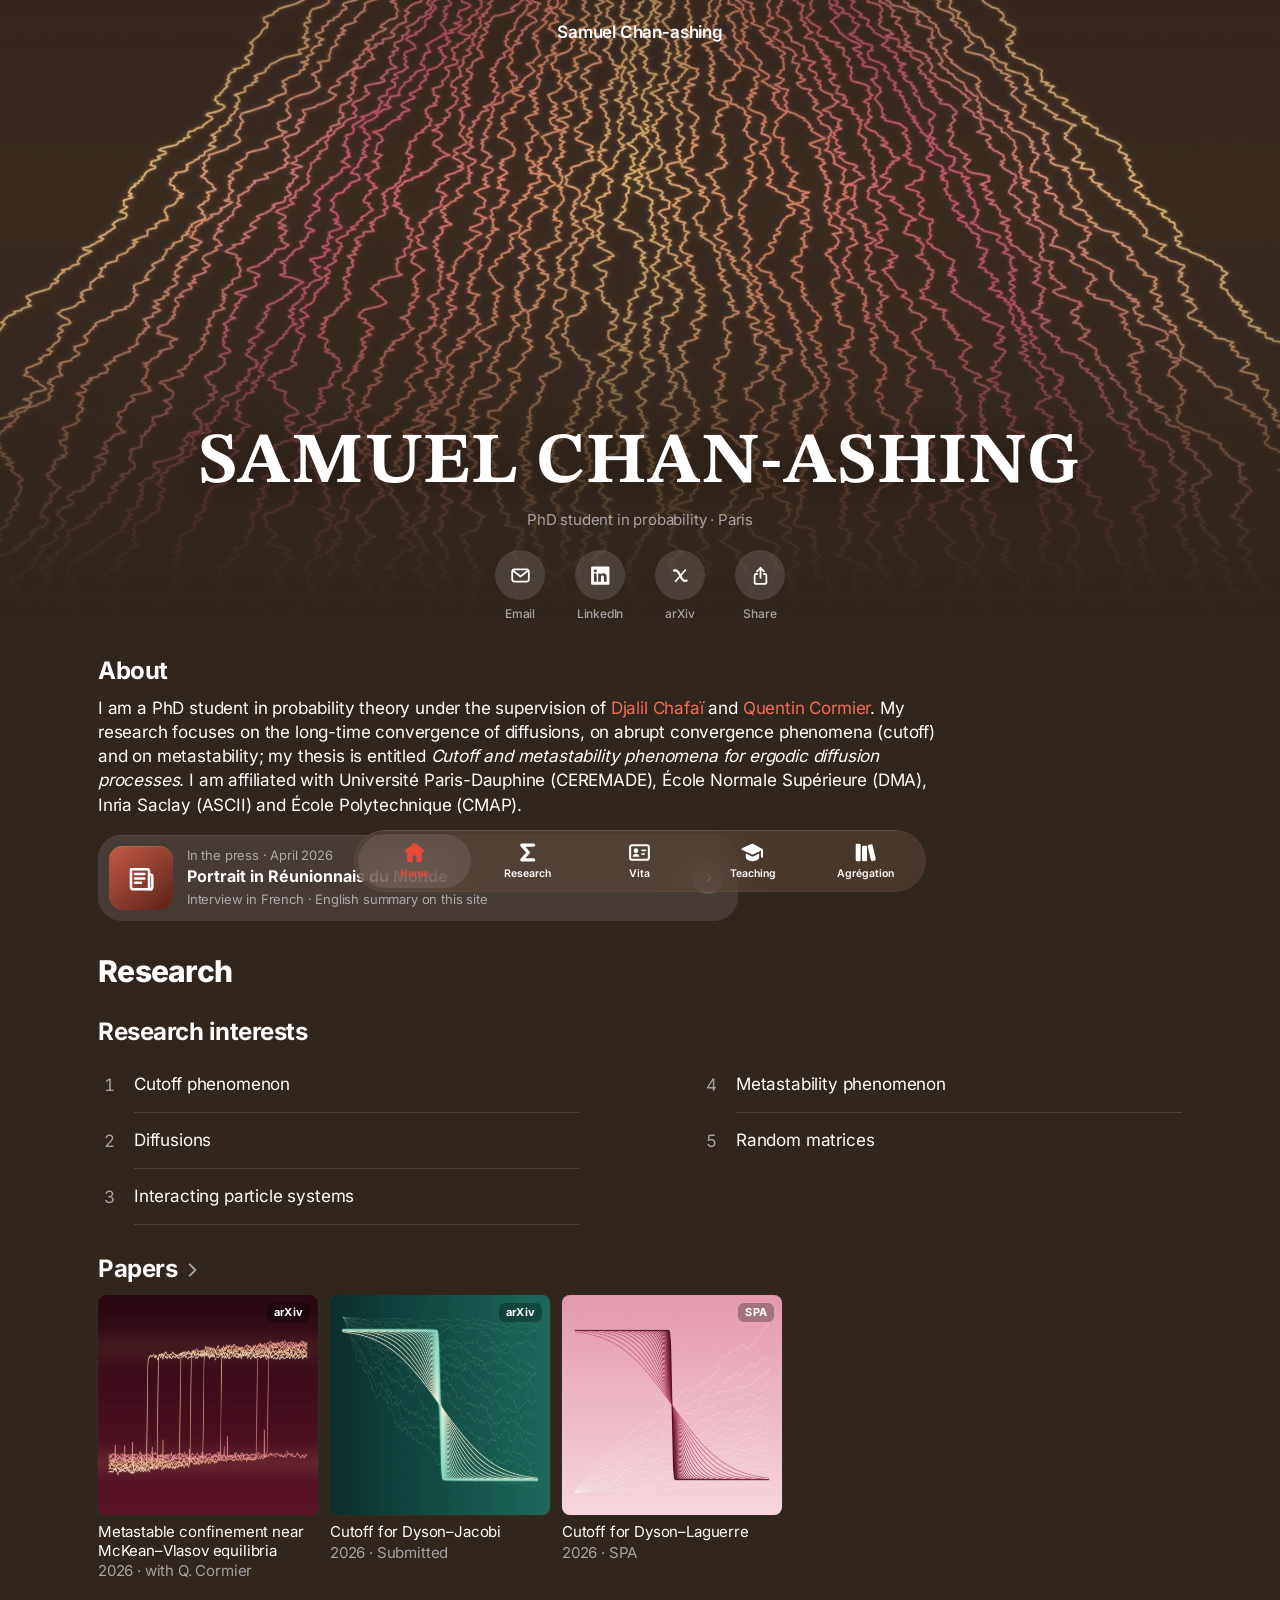
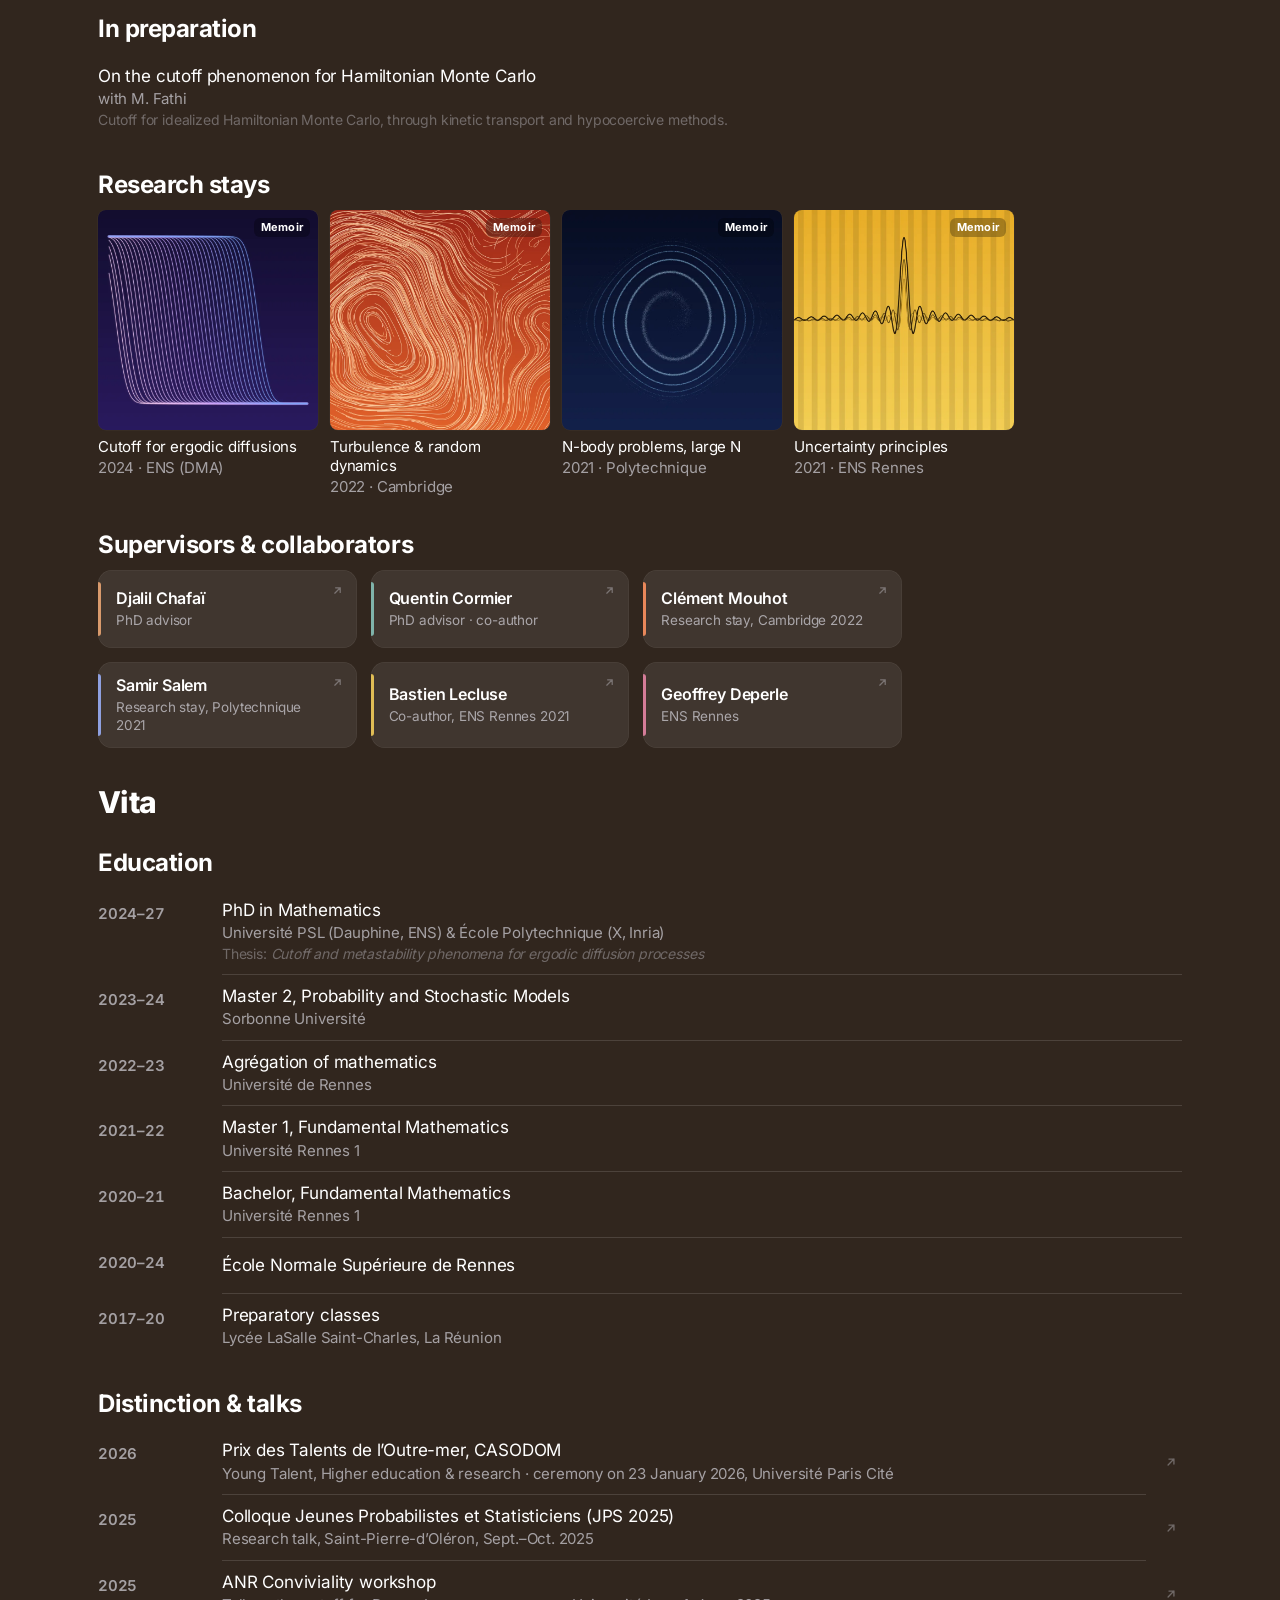
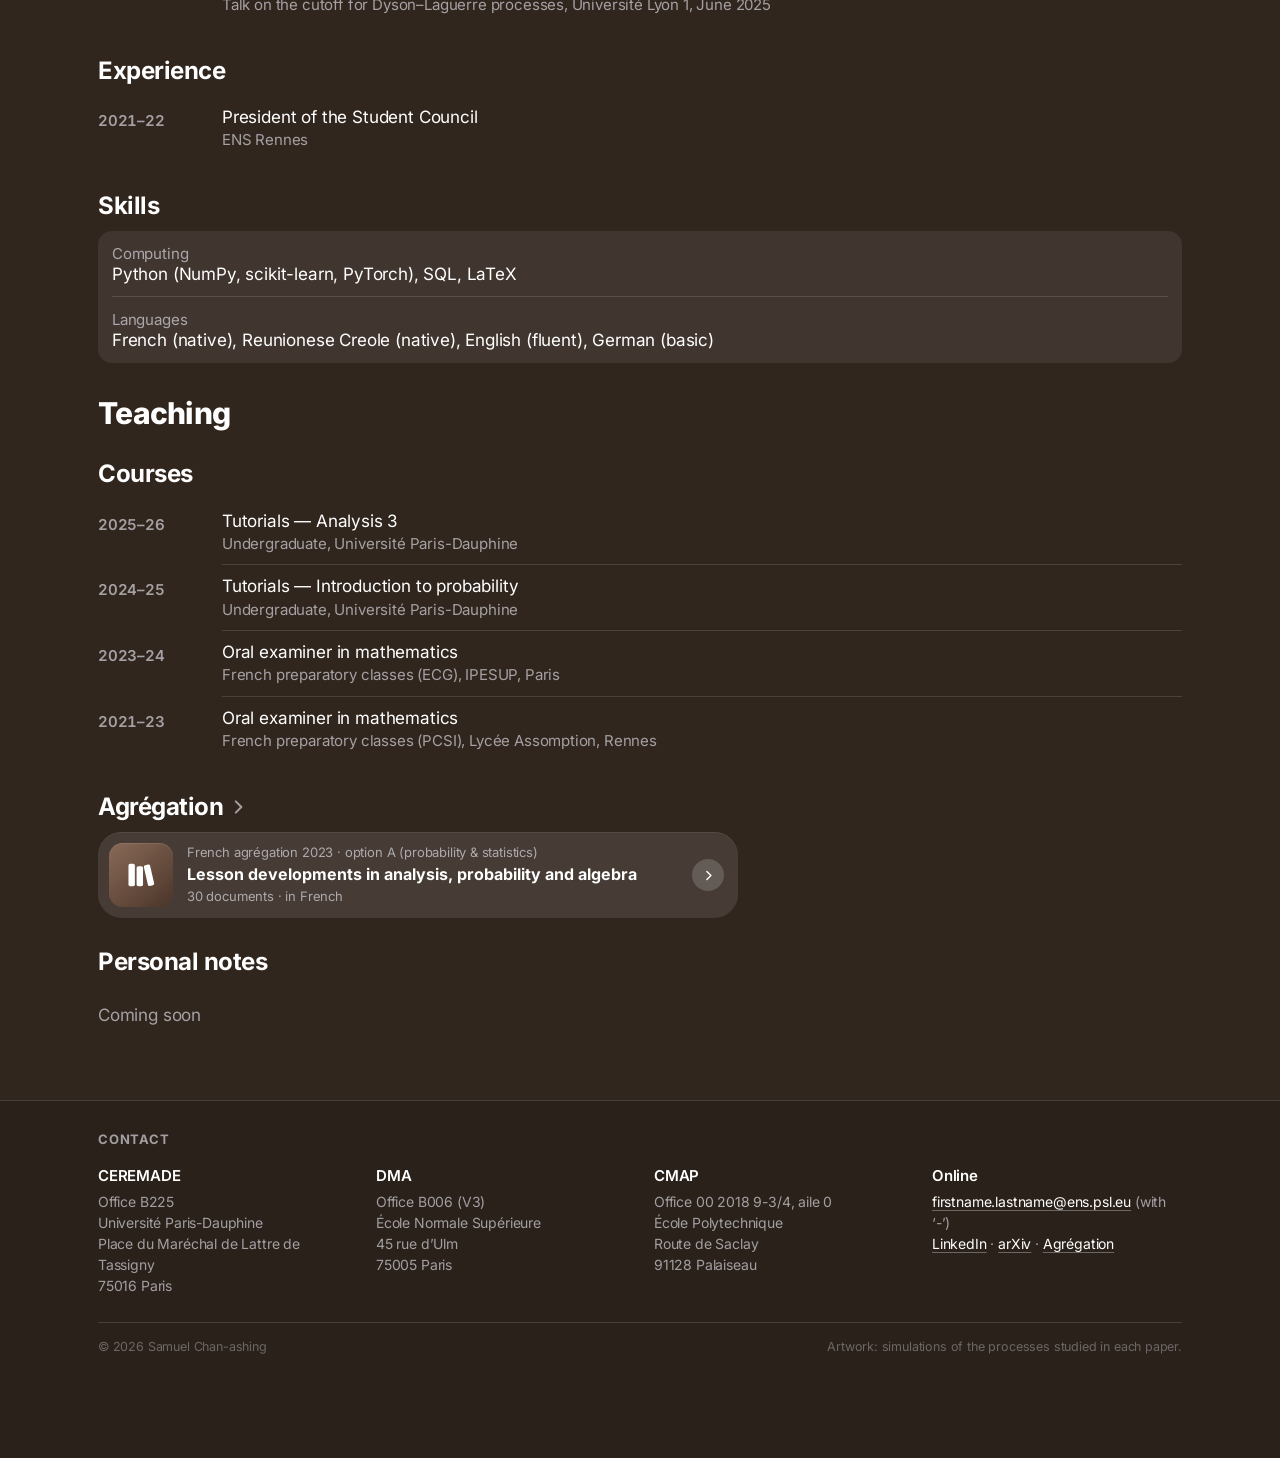
==== index.html @ 79e83976 "Add files via upload" ====
<!DOCTYPE html>
<html lang="en">
<head>
  <meta charset="UTF-8">
  <meta name="viewport" content="width=device-width, initial-scale=1, viewport-fit=cover">
  <title>Samuel Chan-ashing — Probability</title>
  <meta name="description" content="Samuel Chan-ashing, PhD student in probability (CEREMADE, DMA ENS, CMAP, Inria). Cutoff phenomenon, diffusions, interacting particle systems, random matrices.">
  <meta name="theme-color" content="#31261e">
  <meta property="og:title" content="Samuel Chan-ashing">
  <meta property="og:description" content="PhD student in probability — cutoff phenomenon, diffusions, random matrices.">
  <meta property="og:image" content="assets/img/hero.webp">
  <link rel="icon" href="assets/img/favicon.png">
  <link rel="apple-touch-icon" href="assets/img/apple-touch-icon.png">
  <link rel="stylesheet" href="assets/css/site.css">
</head>
<body data-page="home" id="top">
<script src="assets/js/icons.js"></script>
<div class="page-tint"></div>

<!-- Top chrome -->
<div class="topfade"></div>
<div class="topbar">
  <span class="circle-btn ghost"></span>
  <span class="topbar-title">Samuel Chan-ashing</span>
  <span class="circle-btn ghost"></span>
</div>

<main>
  <!-- ============================== HOME ============================== -->
  <div data-tab-section="home">
    <header class="hero">
      <div class="hero-art" role="img" aria-label="Simulated eigenvalue trajectories of a Dyson Brownian motion"></div>
      <div class="hero-inner">
        <h1 class="wordmark">Samuel Chan-ashing</h1>
        <p class="hero-sub">PhD student in probability · Paris</p>
        <div class="hero-actions">
          <a class="hero-act" href="mailto:samuel.chan-ashing@ens.psl.eu"><span class="circle-btn"><svg class="icon"><use href="#i-mail"/></svg></span>Email</a>
          <a class="hero-act" href="https://www.linkedin.com/in/samuel-chan-ashing-907b50230" target="_blank" rel="noopener"><span class="circle-btn"><svg class="icon"><use href="#i-linkedin"/></svg></span>LinkedIn</a>
          <a class="hero-act" href="https://arxiv.org/search/?searchtype=author&amp;query=Chan-ashing%2C+Samuel" target="_blank" rel="noopener"><span class="circle-btn"><svg class="icon"><use href="#i-chi"/></svg></span>arXiv</a>
          <button class="hero-act" type="button" data-action="share"><span class="circle-btn"><svg class="icon"><use href="#i-share"/></svg></span>Share</button>
        </div>
      </div>
    </header>

    <div class="wrap">

      <section class="section" id="about" aria-labelledby="about-h">
        <h2 class="section-head" id="about-h">About</h2>
        <div class="prose" id="bio">
          <p>I am a PhD student in probability theory under the supervision of <a href="https://djalil.chafai.net/wiki/" target="_blank" rel="noopener">Djalil Chafaï</a> and <a href="https://quentincormier.org" target="_blank" rel="noopener">Quentin Cormier</a>. My research focuses on the long-time convergence of diffusions, on abrupt convergence phenomena (cutoff) and on metastability; my thesis is entitled <em>Cutoff and metastability phenomena for ergodic diffusion processes</em>. I am affiliated with Université Paris-Dauphine (CEREMADE), École Normale Supérieure (DMA), Inria Saclay (ASCII) and École Polytechnique (CMAP).</p>
        </div>
        <a class="latest feature press" href="portrait.html">
          <span class="feature-icon" aria-hidden="true"><svg class="icon"><use href="#i-news"/></svg></span>
          <span class="latest-body">
            <span class="latest-date">In the press · April 2026</span>
            <span class="latest-title" style="text-transform:none">Portrait in Réunionnais du Monde</span>
            <span class="latest-sub">Interview in French · English summary on this site</span>
          </span>
          <span class="round" aria-hidden="true"><svg class="icon"><use href="#i-chev-r"/></svg></span>
        </a>
      </section>
    </div>
  </div>

  <!-- ============================== RESEARCH ============================== -->
  <div class="wrap section" id="research" data-tab-section="research">
    <h2 class="big-head">Research</h2>
    <section class="block" aria-labelledby="interests-h">
      <h3 class="section-head" id="interests-h">Research interests</h3>
      <ol class="rows cols-2">
        <li class="row"><div><span class="row-lead num">1</span><span class="row-body"><span class="row-title">Cutoff phenomenon</span></span></div></li>
        <li class="row"><div><span class="row-lead num">2</span><span class="row-body"><span class="row-title">Diffusions</span></span></div></li>
        <li class="row"><div><span class="row-lead num">3</span><span class="row-body"><span class="row-title">Interacting particle systems</span></span></div></li>
        <li class="row"><div><span class="row-lead num">4</span><span class="row-body"><span class="row-title">Metastability phenomenon</span></span></div></li>
        <li class="row"><div><span class="row-lead num">5</span><span class="row-body"><span class="row-title">Random matrices</span></span></div></li>
      </ol>
    </section>

    <section class="block" aria-labelledby="papers-h">
      <h3 class="section-head" id="papers-h"><a href="https://arxiv.org/search/?searchtype=author&amp;query=Chan-ashing%2C+Samuel" target="_blank" rel="noopener">Papers <svg class="icon"><use href="#i-chev-r"/></svg></a></h3>
      <ul class="carousel">
        <li class="card"><a href="paper.html?id=2610.13655" title="Metastable confinement of particle systems near linearly stable McKean–Vlasov equilibria">
          <div class="art"><img src="assets/img/covers/metastable.webp" alt="Simulated particle systems jumping away from a metastable equilibrium" width="800" height="800" loading="lazy" decoding="async"><span class="badge">arXiv</span></div>
          <div class="card-title">Metastable confinement near McKean–Vlasov equilibria</div>
          <div class="card-sub">2026 · with Q. Cormier</div></a></li>
        <li class="card"><a href="paper.html?id=2601.20390" title="On the cutoff phenomenon for Dyson–Jacobi processes">
          <div class="art"><img src="assets/img/covers/dyson-jacobi.webp" alt="Cutoff profiles over simulated Dyson–Jacobi paths" width="800" height="800" loading="lazy" decoding="async"><span class="badge">arXiv</span></div>
          <div class="card-title">Cutoff for Dyson–Jacobi</div>
          <div class="card-sub">2026 · Submitted</div></a></li>
        <li class="card"><a href="paper.html?id=2509.19798" title="On the cutoff phenomenon for Dyson–Laguerre processes">
          <div class="art"><img src="assets/img/covers/dyson-laguerre.webp" alt="Cutoff profiles over simulated Dyson–Laguerre paths" width="800" height="800" loading="lazy" decoding="async"><span class="badge">SPA</span></div>
          <div class="card-title">Cutoff for Dyson–Laguerre</div>
          <div class="card-sub">2026 · SPA</div></a></li>
      </ul>
    </section>

    <section class="block" aria-labelledby="prep-h">
      <h3 class="section-head" id="prep-h">In preparation</h3>
      <ul class="rows">
        <li class="row"><div><span class="row-body"><span class="row-title wrap-ok">On the cutoff phenomenon for Hamiltonian Monte Carlo</span>
          <span class="row-sub">with M. Fathi</span>
          <span class="row-sub dim">Cutoff for idealized Hamiltonian Monte Carlo, through kinetic transport and hypocoercive methods.</span></span></div></li>
      </ul>
    </section>

    <section class="block" aria-labelledby="stays-h">
      <h3 class="section-head" id="stays-h">Research stays</h3>
      <ul class="carousel">
        <li class="card"><a href="stays/cutoff-2024.html" title="Cutoff phenomenon for ergodic diffusion processes">
          <div class="art"><img src="assets/img/covers/cutoff.webp" alt="" width="800" height="800" loading="lazy" decoding="async"><span class="badge">Memoir</span></div>
          <div class="card-title">Cutoff for ergodic diffusions</div>
          <div class="card-sub">2024 · ENS (DMA)</div></a></li>
        <li class="card"><a href="stays/turbulence-2022.html" title="Random dynamical systems theory and application to turbulence">
          <div class="art"><img src="assets/img/covers/turbulence.webp" alt="" width="800" height="800" loading="lazy" decoding="async"><span class="badge">Memoir</span></div>
          <div class="card-title">Turbulence &amp; random dynamics</div>
          <div class="card-sub">2022 · Cambridge</div></a></li>
        <li class="card"><a href="stays/n-body-2021.html" title="N-body problems when N is large">
          <div class="art"><img src="assets/img/covers/nbody.webp" alt="" width="800" height="800" loading="lazy" decoding="async"><span class="badge">Memoir</span></div>
          <div class="card-title">N-body problems, large N</div>
          <div class="card-sub">2021 · Polytechnique</div></a></li>
        <li class="card"><a href="stays/logvinenko-sereda-2021.html" title="Uncertainty principles and the Logvinenko–Sereda theorem">
          <div class="art"><img src="assets/img/covers/uncertainty.webp" alt="" width="800" height="800" loading="lazy" decoding="async"><span class="badge">Memoir</span></div>
          <div class="card-title">Uncertainty principles</div>
          <div class="card-sub">2021 · ENS Rennes</div></a></li>
      </ul>
    </section>

    <section class="block people" aria-labelledby="people-h">
      <h3 class="section-head" id="people-h">Supervisors &amp; collaborators</h3>
      <ul class="carousel">
        <li class="person" style="--c:#d99a6c"><a href="https://djalil.chafai.net/wiki/" target="_blank" rel="noopener">
          <span class="person-name">Djalil Chafaï</span><span class="person-role">PhD advisor</span><svg class="icon" aria-hidden="true"><use href="#i-arrow-ur"/></svg></a></li>
        <li class="person" style="--c:#7fb3aa"><a href="https://quentincormier.org" target="_blank" rel="noopener">
          <span class="person-name">Quentin Cormier</span><span class="person-role">PhD advisor · co-author</span><svg class="icon" aria-hidden="true"><use href="#i-arrow-ur"/></svg></a></li>
        <li class="person" style="--c:#e8875a"><a href="https://cmouhot.wordpress.com" target="_blank" rel="noopener">
          <span class="person-name">Clément Mouhot</span><span class="person-role">Research stay, Cambridge 2022</span><svg class="icon" aria-hidden="true"><use href="#i-arrow-ur"/></svg></a></li>
        <li class="person" style="--c:#8fa0e0"><a href="https://samirsalemmath.wordpress.com" target="_blank" rel="noopener">
          <span class="person-name">Samir Salem</span><span class="person-role">Research stay, Polytechnique 2021</span><svg class="icon" aria-hidden="true"><use href="#i-arrow-ur"/></svg></a></li>
        <li class="person" style="--c:#e0bd55"><a href="https://perso.eleves.ens-rennes.fr/people/bastien.lecluse/" target="_blank" rel="noopener">
          <span class="person-name">Bastien Lecluse</span><span class="person-role">Co-author, ENS Rennes 2021</span><svg class="icon" aria-hidden="true"><use href="#i-arrow-ur"/></svg></a></li>
        <li class="person" style="--c:#d47c98"><a href="https://perso.eleves.ens-rennes.fr/people/geoffrey.deperle/accueil.html" target="_blank" rel="noopener">
          <span class="person-name">Geoffrey Deperle</span><span class="person-role">ENS Rennes</span><svg class="icon" aria-hidden="true"><use href="#i-arrow-ur"/></svg></a></li>
      </ul>
    </section>
  </div>

  <!-- ============================== VITA ============================== -->
  <div class="wrap section" id="vita" data-tab-section="vita">
    <h2 class="big-head">Vita</h2>
    <section class="block" aria-labelledby="edu-h">
      <h3 class="section-head" id="edu-h">Education</h3>
      <ul class="rows">
        <li class="row"><div><span class="row-lead year">2024–27</span><span class="row-body"><span class="row-title wrap-ok">PhD in Mathematics</span><span class="row-sub">Université PSL (Dauphine, ENS) &amp; École Polytechnique (X, Inria)</span><span class="row-sub dim">Thesis: <em>Cutoff and metastability phenomena for ergodic diffusion processes</em></span></span></div></li>
        <li class="row"><div><span class="row-lead year">2023–24</span><span class="row-body"><span class="row-title wrap-ok">Master 2, Probability and Stochastic Models</span><span class="row-sub">Sorbonne Université</span></span></div></li>
        <li class="row"><div><span class="row-lead year">2022–23</span><span class="row-body"><span class="row-title wrap-ok">Agrégation of mathematics</span><span class="row-sub">Université de Rennes</span></span></div></li>
        <li class="row"><div><span class="row-lead year">2021–22</span><span class="row-body"><span class="row-title wrap-ok">Master 1, Fundamental Mathematics</span><span class="row-sub">Université Rennes 1</span></span></div></li>
        <li class="row"><div><span class="row-lead year">2020–21</span><span class="row-body"><span class="row-title wrap-ok">Bachelor, Fundamental Mathematics</span><span class="row-sub">Université Rennes 1</span></span></div></li>
        <li class="row"><div><span class="row-lead year">2020–24</span><span class="row-body"><span class="row-title wrap-ok">École Normale Supérieure de Rennes</span></span></div></li>
        <li class="row"><div><span class="row-lead year">2017–20</span><span class="row-body"><span class="row-title wrap-ok">Preparatory classes</span><span class="row-sub">Lycée LaSalle Saint-Charles, La Réunion</span></span></div></li>
      </ul>
    </section>

    <section class="block" aria-labelledby="talks-h">
      <h3 class="section-head" id="talks-h">Distinction &amp; talks</h3>
      <ul class="rows">
        <li class="row"><a href="https://www.reunionnaisdumonde.com/IMG/pdf/pre_dossier_de_presse_52_laureats_talom_2025.pdf" target="_blank" rel="noopener"><span class="row-lead year">2026</span><span class="row-body"><span class="row-title wrap-ok">Prix des Talents de l’Outre-mer, CASODOM</span><span class="row-sub">Young Talent, Higher education &amp; research · ceremony on 23 January 2026, Université Paris Cité</span></span><span class="row-trail chev"><svg class="icon"><use href="#i-arrow-ur"/></svg></span></a></li>
        <li class="row"><a href="https://jps-2025.sciencesconf.org/" target="_blank" rel="noopener"><span class="row-lead year">2025</span><span class="row-body"><span class="row-title wrap-ok">Colloque Jeunes Probabilistes et Statisticiens (JPS 2025)</span><span class="row-sub">Research talk, Saint-Pierre-d’Oléron, Sept.–Oct. 2025</span></span><span class="row-trail chev"><svg class="icon"><use href="#i-arrow-ur"/></svg></span></a></li>
        <li class="row"><a href="https://ceremade.dauphine.fr/dokuwiki/anr-conviviality:events:lyon2025" target="_blank" rel="noopener"><span class="row-lead year">2025</span><span class="row-body"><span class="row-title wrap-ok">ANR Conviviality workshop</span><span class="row-sub">Talk on the cutoff for Dyson–Laguerre processes, Université Lyon 1, June 2025</span></span><span class="row-trail chev"><svg class="icon"><use href="#i-arrow-ur"/></svg></span></a></li>
      </ul>
    </section>

    <section class="block" aria-labelledby="exp-h">
      <h3 class="section-head" id="exp-h">Experience</h3>
      <ul class="rows">
        <li class="row"><div><span class="row-lead year">2021–22</span><span class="row-body"><span class="row-title wrap-ok">President of the Student Council</span><span class="row-sub">ENS Rennes</span></span></div></li>
      </ul>
    </section>

    <section class="block" aria-labelledby="skills-h">
      <h3 class="section-head" id="skills-h">Skills</h3>
      <ul class="rows boxed">
        <li class="row"><div><span class="row-body"><span class="row-sub">Computing</span><span class="row-title wrap-ok">Python (NumPy, scikit-learn, PyTorch), SQL, LaTeX</span></span></div></li>
        <li class="row"><div><span class="row-body"><span class="row-sub">Languages</span><span class="row-title wrap-ok">French (native), Reunionese Creole (native), English (fluent), German (basic)</span></span></div></li>
      </ul>
    </section>

  </div>

  <!-- ============================== TEACHING ============================== -->
  <div class="wrap section" id="teaching" data-tab-section="teaching">
    <h2 class="big-head">Teaching</h2>
    <section class="block" aria-labelledby="courses-h">
      <h3 class="section-head" id="courses-h">Courses</h3>
      <ul class="rows">
        <li class="row"><div><span class="row-lead year">2025–26</span><span class="row-body"><span class="row-title wrap-ok">Tutorials — Analysis 3</span><span class="row-sub">Undergraduate, Université Paris-Dauphine</span></span></div></li>
        <li class="row"><div><span class="row-lead year">2024–25</span><span class="row-body"><span class="row-title wrap-ok">Tutorials — Introduction to probability</span><span class="row-sub">Undergraduate, Université Paris-Dauphine</span></span></div></li>
        <li class="row"><div><span class="row-lead year">2023–24</span><span class="row-body"><span class="row-title wrap-ok">Oral examiner in mathematics</span><span class="row-sub">French preparatory classes (ECG), IPESUP, Paris</span></span></div></li>
        <li class="row"><div><span class="row-lead year">2021–23</span><span class="row-body"><span class="row-title wrap-ok">Oral examiner in mathematics</span><span class="row-sub">French preparatory classes (PCSI), Lycée Assomption, Rennes</span></span></div></li>
      </ul>
    </section>

    <section class="block" aria-labelledby="agreg-h">
      <h3 class="section-head" id="agreg-h"><a href="agregation.html">Agrégation <svg class="icon"><use href="#i-chev-r"/></svg></a></h3>
      <a class="latest feature" href="agregation.html">
        <span class="feature-icon" aria-hidden="true"><svg class="icon"><use href="#i-books"/></svg></span>
        <span class="latest-body">
          <span class="latest-date">French agrégation 2023 · option A (probability &amp; statistics)</span>
          <span class="latest-title" style="text-transform:none">Lesson developments in analysis, probability and algebra</span>
          <span class="latest-sub">30 documents · in French</span>
        </span>
        <span class="round" aria-hidden="true"><svg class="icon"><use href="#i-chev-r"/></svg></span>
      </a>
    </section>

    <section class="block" aria-labelledby="notes-h">
      <h3 class="section-head" id="notes-h">Personal notes</h3>
      <ul class="rows"><li class="row"><div><span class="row-body"><span class="row-title muted">Coming soon</span></span></div></li></ul>
    </section>
  </div>

  <!-- ============================== FOOTER / CONTACT ============================== -->
  <footer class="site-footer" id="contact" data-tab-section="teaching">
    <div class="wrap">
      <h2 class="foot-title">Contact</h2>
      <div class="foot-grid">
        <div class="foot-col">
          <a class="foot-name" href="https://www.ceremade.dauphine.fr/fr/membres/detail-cv/profile/samuel-chan-ashing.html" target="_blank" rel="noopener">CEREMADE</a>
          <p>Office B225<br>Université Paris-Dauphine<br>Place du Maréchal de Lattre de Tassigny<br>75016 Paris</p>
        </div>
        <div class="foot-col">
          <a class="foot-name" href="https://www.math.ens.psl.eu/membres/#member-17714-info" target="_blank" rel="noopener">DMA</a>
          <p>Office B006 (V3)<br>École Normale Supérieure<br>45 rue d’Ulm<br>75005 Paris</p>
        </div>
        <div class="foot-col">
          <a class="foot-name" href="https://cmap.ip-paris.fr/recherche/probabilite/peips" target="_blank" rel="noopener">CMAP</a>
          <p>Office 00 2018 9-3/4, aile 0<br>École Polytechnique<br>Route de Saclay<br>91128 Palaiseau</p>
        </div>
        <div class="foot-col">
          <span class="foot-name">Online</span>
          <p><a href="mailto:samuel.chan-ashing@ens.psl.eu">firstname.lastname@ens.psl.eu</a> (with ‘-’)<br>
          <a href="https://www.linkedin.com/in/samuel-chan-ashing-907b50230" target="_blank" rel="noopener">LinkedIn</a> ·
          <a href="https://arxiv.org/search/?searchtype=author&amp;query=Chan-ashing%2C+Samuel" target="_blank" rel="noopener">arXiv</a> ·
          <a href="agregation.html">Agrégation</a></p>
        </div>
      </div>
      <div class="foot-bottom">
        <span>© 2026 Samuel Chan-ashing</span>
        <span>Artwork: simulations of the processes studied in each paper.</span>
      </div>
    </div>
  </footer>
</main>

<!-- Dock: tab bar -->
<div class="dock" data-active="home">
  <nav class="tabs glass" aria-label="Sections">
    <a class="tab" href="#top" data-tab="home" data-icon="home"><svg class="icon"><use href="#i-home"/></svg><span>Home</span></a>
    <a class="tab" href="#research" data-tab="research" data-icon="sigma"><svg class="icon"><use href="#i-sigma"/></svg><span>Research</span></a>
    <a class="tab" href="#vita" data-tab="vita" data-icon="vita"><svg class="icon"><use href="#i-vita"/></svg><span>Vita</span></a>
    <a class="tab" href="#teaching" data-tab="teaching" data-icon="cap"><svg class="icon"><use href="#i-cap"/></svg><span>Teaching</span></a>
    <a class="tab" href="agregation.html" data-tab="agreg" data-icon="books"><svg class="icon"><use href="#i-books"/></svg><span>Agrégation</span></a>
  </nav>
  <button class="orb orb-right glass" type="button" aria-label="Show sections"><svg class="icon"><use href="#i-home"/></svg></button>
</div>

<script src="assets/js/data.js"></script>
<script src="assets/js/site.js"></script>
</body>
</html>
---- assets/css/site.css ----
/* ==========================================================================
   Samuel Chan-ashing — site stylesheet
   Look & feel modelled on the iOS Music artist page (dark, warm brown).
   ========================================================================== */

/* ---------- Fonts (self-hosted; Apple devices use their system font, SF Pro) */
@font-face {
  font-family: "Inter Variable";
  font-style: normal;
  font-display: swap;
  font-weight: 100 900;
  src: url(../fonts/inter-latin-wght-normal.woff2) format("woff2-variations");
  unicode-range: U+0000-00FF, U+0131, U+0152-0153, U+02BB-02BC, U+02C6, U+02DA, U+02DC, U+0304, U+0308, U+0329, U+2000-206F, U+20AC, U+2122, U+2191, U+2193, U+2212, U+2215, U+FEFF, U+FFFD;
}
@font-face {
  font-family: "Inter Variable";
  font-style: normal;
  font-display: swap;
  font-weight: 100 900;
  src: url(../fonts/inter-latin-ext-wght-normal.woff2) format("woff2-variations");
  unicode-range: U+0100-02BA, U+02BD-02C5, U+02C7-02CC, U+02CE-02D7, U+02DD-02FF, U+0304, U+0308, U+0329, U+1D00-1DBF, U+1E00-1E9F, U+1EF2-1EFF, U+2020, U+20A0-20AB, U+20AD-20C0, U+2113, U+2C60-2C7F, U+A720-A7FF;
}
@font-face {
  font-family: "STIX Two Text";
  font-style: normal;
  font-weight: 700;
  font-display: swap;
  src: url(../fonts/stix-two-text-latin-700-normal.woff2) format("woff2");
}
@font-face {
  font-family: "STIX Two Math";
  font-style: normal;
  font-weight: 400;
  font-display: swap;
  src: url(../fonts/stix-two-math-latin-400-normal.woff2) format("woff2");
}

/* ---------- Tokens */
:root {
  color-scheme: dark;
  --bg: #31261e;
  --bg-deep: #241b15;
  --tint: #5c4838;                         /* hero tint, overridden per page */
  --surface: rgba(255, 255, 255, 0.075);
  --surface-2: rgba(255, 255, 255, 0.12);
  --glass: rgba(86, 70, 59, 0.58);
  --glass-hi: rgba(255, 255, 255, 0.16);
  --label: #ffffff;
  --label-2: rgba(235, 235, 245, 0.62);
  --label-3: rgba(235, 235, 245, 0.34);
  --sep: rgba(255, 255, 255, 0.13);
  --accent: #e8483a;                      /* vermilion: warmer than Apple Music's pink-red */
  --accent-2: #f26b55;
  --g: 20px;                                /* side gutter */
  --r-card: 8px;
  --r-big: 24px;
  --font: "Inter Variable", "Inter", "Helvetica Neue", Arial, sans-serif;
  --font-display: "Inter Variable", "Inter", "Helvetica Neue", Arial, sans-serif;
  --font-serif: "STIX Two Text", "Times New Roman", Times, serif;
  --font-math: "STIX Two Math", "Latin Modern Math", "Cambria Math", math;
  --spring: cubic-bezier(.32, 1.24, .46, 1);
  --ease: cubic-bezier(.25, .8, .25, 1);
  --safe-b: env(safe-area-inset-bottom, 0px);
  --safe-t: env(safe-area-inset-top, 0px);
  --dock-h: 74px;
}

*, *::before, *::after { box-sizing: border-box; }
html { -webkit-text-size-adjust: 100%; text-size-adjust: 100%; scroll-behavior: smooth; background: var(--bg); }
body {
  margin: 0;
  min-height: 100vh;
  background: var(--bg);
  color: var(--label);
  font-family: var(--font);
  font-size: 17px;
  line-height: 1.35;
  letter-spacing: -0.01em;
  -webkit-font-smoothing: antialiased;
  -moz-osx-font-smoothing: grayscale;
  overflow-x: clip;
}
img { display: block; max-width: 100%; }
a { color: inherit; text-decoration: none; }
button { font: inherit; color: inherit; background: none; border: 0; padding: 0; cursor: pointer; }
:focus-visible { outline: 2px solid var(--accent); outline-offset: 2px; border-radius: 6px; }
[hidden] { display: none !important; }
.sr-only { position: absolute; width: 1px; height: 1px; overflow: hidden; clip: rect(0 0 0 0); white-space: nowrap; }
.icon { width: 1em; height: 1em; fill: currentColor; flex: none; }

/* Page tint: the warm glow that sits behind the hero and fades into the page */
.page-tint {
  position: absolute; inset: 0 0 auto 0; height: 160vh; z-index: -1; pointer-events: none;
  background: linear-gradient(to bottom, color-mix(in srgb, var(--tint) 55%, var(--bg)) 0%, color-mix(in srgb, var(--tint) 70%, var(--bg)) 38%, var(--bg) 100%);
}

/* ---------- Top chrome: back button, share/more pill, progressive blur */
.topfade {
  position: fixed; inset: 0 0 auto 0; height: calc(var(--safe-t) + 92px); z-index: 40; pointer-events: none;
  background: linear-gradient(to bottom, color-mix(in srgb, var(--bg) 92%, transparent) 0%, color-mix(in srgb, var(--bg) 70%, transparent) 55%, transparent 100%);
  -webkit-backdrop-filter: blur(14px); backdrop-filter: blur(14px);
  -webkit-mask-image: linear-gradient(to bottom, #000 50%, transparent);
  mask-image: linear-gradient(to bottom, #000 50%, transparent);
  opacity: 0; transition: opacity .3s var(--ease);
}
body.scrolled .topfade { opacity: 1; }
.topbar {
  position: fixed; z-index: 50; left: 0; right: 0; top: calc(var(--safe-t) + 10px);
  display: flex; align-items: center; justify-content: space-between; gap: 12px;
  padding: 0 calc(var(--g) - 2px); pointer-events: none;
}
.topbar > * { pointer-events: auto; }
.topbar-title {
  flex: 1; text-align: center; font-weight: 600; font-size: 17px; white-space: nowrap; overflow: hidden; text-overflow: ellipsis;
  opacity: 0; transform: translateY(6px); transition: opacity .25s var(--ease), transform .25s var(--ease); pointer-events: none;
}
body.past-hero .topbar-title { opacity: 1; transform: none; }
.glass {
  background: var(--glass);
  -webkit-backdrop-filter: blur(22px) saturate(170%); backdrop-filter: blur(22px) saturate(170%);
  box-shadow: inset 0 0.5px 0 var(--glass-hi), inset 0 0 0 0.5px rgba(255, 255, 255, .07), 0 6px 22px rgba(0, 0, 0, .28);
}
.circle-btn {
  width: 44px; height: 44px; border-radius: 50%; display: grid; place-items: center; font-size: 21px; flex: none;
  transition: transform .2s var(--spring), background .2s;
}
.circle-btn:active { transform: scale(.92); }
.circle-btn.ghost { visibility: hidden; }
.pill-btns { display: flex; align-items: center; height: 44px; border-radius: 22px; padding: 0 4px; }
.pill-btns button, .pill-btns a { width: 46px; height: 44px; display: grid; place-items: center; font-size: 21px; border-radius: 22px; }
.pill-btns button:active, .pill-btns a:active { background: rgba(255, 255, 255, .08); }

/* ---------- Menu (from the "…" button) */
.menu {
  position: fixed; z-index: 60; top: calc(var(--safe-t) + 62px); right: calc(var(--g) - 2px);
  min-width: 250px; border-radius: 22px; padding: 6px; transform-origin: top right;
  opacity: 0; transform: scale(.7); pointer-events: none; transition: opacity .18s var(--ease), transform .32s var(--spring);
  background: rgba(70, 57, 48, .82);
}
.menu.open { opacity: 1; transform: none; pointer-events: auto; }
.menu a, .menu button {
  display: flex; align-items: center; justify-content: space-between; gap: 18px; width: 100%;
  padding: 12px 14px; border-radius: 16px; font-size: 17px; text-align: left;
}
.menu a:hover, .menu button:hover, .menu a:active, .menu button:active { background: rgba(255, 255, 255, .08); }
.menu .icon { font-size: 20px; color: var(--label-2); }
.menu hr { border: 0; height: 0.5px; background: var(--sep); margin: 4px 10px; }
.toast {
  position: fixed; z-index: 70; left: 50%; top: calc(var(--safe-t) + 70px); transform: translate(-50%, -10px); opacity: 0;
  padding: 10px 18px; border-radius: 22px; font-size: 15px; font-weight: 600; pointer-events: none;
  transition: opacity .2s, transform .3s var(--spring);
}
.toast.show { opacity: 1; transform: translate(-50%, 0); }

/* ---------- Layout */
main { position: relative; padding-bottom: calc(var(--dock-h) + var(--safe-b) + 24px); }
body[data-page=home] main { padding-bottom: 0; }
.wrap { max-width: 1180px; margin: 0 auto; }
.section { padding-top: 34px; scroll-margin-top: 70px; }
.block { margin-top: 30px; }
.block:first-child { margin-top: 0; }
.section-head {
  display: flex; align-items: center; gap: 6px; margin: 0 var(--g) 12px; font-family: var(--font-display);
  font-size: 22px; line-height: 1.15; font-weight: 700; letter-spacing: -0.02em;
}
.section-head a, .section-head span.head-link { display: inline-flex; align-items: center; gap: 6px; }
.section-head .icon { font-size: 18px; color: var(--label-2); margin-top: 1px; }
.section-kicker {
  margin: 0 var(--g) 2px; font-size: 13px; font-weight: 600; letter-spacing: .04em; text-transform: uppercase; color: var(--label-2);
}
.big-head {
  margin: 0 var(--g) 6px; font-family: var(--font-display); font-size: 30px; line-height: 1.1; font-weight: 800; letter-spacing: -0.025em;
}

/* ---------- Hero */
.hero { position: relative; isolation: isolate; text-align: center; scroll-margin-top: 0; }
.hero-art {
  position: absolute; inset: 0 0 auto 0; height: min(118vw, 640px); z-index: -1;
  background: var(--bg-deep) url(../img/hero.webp) center 0 / cover no-repeat;
  -webkit-mask-image: linear-gradient(to bottom, #000 0%, #000 52%, rgba(0, 0, 0, .55) 74%, transparent 100%);
  mask-image: linear-gradient(to bottom, #000 0%, #000 52%, rgba(0, 0, 0, .55) 74%, transparent 100%);
}
.hero-art::after { /* warm wash so the white wordmark always reads */
  content: ""; position: absolute; inset: 0;
  background: linear-gradient(to bottom, rgba(33, 25, 19, .25) 0%, rgba(33, 25, 19, 0) 30%, rgba(49, 38, 30, .35) 70%, rgba(49, 38, 30, .7) 100%);
}
.hero-inner { padding: calc(min(118vw, 640px) * .72) var(--g) 0; }
.wordmark {
  margin: 0; font-family: var(--font-serif); font-weight: 700; text-transform: uppercase; white-space: nowrap;
  font-size: clamp(21px, 6.55vw, 64px); line-height: 1; letter-spacing: .015em;
  text-shadow: 0 2px 22px rgba(0, 0, 0, .35);
}
.hero-sub { margin: 10px 0 0; font-size: 15px; color: var(--label-2); }
.hero-actions { display: flex; align-items: center; justify-content: center; gap: 22px; margin-top: 20px; }
.hero-actions { gap: 18px; align-items: flex-start; }
.hero-act { display: flex; flex-direction: column; align-items: center; gap: 6px; width: 62px; font-size: 12px; font-weight: 500; color: var(--label-2); }
.hero-act .circle-btn { width: 50px; height: 50px; font-size: 21px; background: rgba(255, 255, 255, .12); color: var(--label); transition: transform .2s var(--spring), background .2s; }
.hero-act:active .circle-btn { transform: scale(.92); }
@media (hover: hover) { .hero-act:hover .circle-btn { background: rgba(255, 255, 255, .2); } .hero-act:hover { color: var(--label); } }
.play-btn {
  width: 68px; height: 68px; border-radius: 50%; background: #fff; color: #1d1610; display: grid; place-items: center; font-size: 30px;
  box-shadow: 0 8px 24px rgba(0, 0, 0, .25); transition: transform .2s var(--spring);
}
.play-btn .icon { transform: translateX(2px); }
.play-btn:active { transform: scale(.93); }

/* ---------- Latest release card */
.latest {
  display: flex; align-items: center; gap: 14px; margin: 26px var(--g) 0; padding: 11px 14px 11px 11px; border-radius: var(--r-big);
  background: rgba(255, 255, 255, .1); box-shadow: inset 0 0.5px 0 rgba(255, 255, 255, .14);
  text-align: left; transition: transform .2s var(--spring), background .2s;
}
.latest:active { transform: scale(.985); }
.latest img { width: 88px; height: 88px; border-radius: 7px; object-fit: cover; box-shadow: 0 4px 14px rgba(0, 0, 0, .3); }
.latest-body { flex: 1; min-width: 0; }
.latest-date, .latest-title, .latest-sub { display: block; }
.latest-date { font-size: 13px; color: var(--label-2); }
.latest-title { margin-top: 3px; font-size: 16px; font-weight: 700; line-height: 1.22; text-transform: uppercase; letter-spacing: 0; }
.latest-sub { margin-top: 4px; font-size: 13px; color: var(--label-2); }
.latest .round { width: 32px; height: 32px; border-radius: 50%; background: rgba(255, 255, 255, .16); display: grid; place-items: center; font-size: 13px; flex: none; }

/* ---------- Text blocks (About) */
.prose { margin: 0 var(--g); font-size: 17px; line-height: 1.42; color: var(--label); }
.prose p { margin: 0 0 10px; }
.prose a { color: var(--accent-2); }
.clamp { display: -webkit-box; -webkit-box-orient: vertical; -webkit-line-clamp: 4; overflow: hidden; }
.clamp.open { -webkit-line-clamp: unset; display: block; }
.more-btn { margin: 2px var(--g) 0; font-size: 15px; font-weight: 700; color: var(--accent-2); letter-spacing: .02em; text-transform: uppercase; }

/* ---------- Carousels (square artwork) */
.carousel {
  display: flex; gap: 12px; overflow-x: auto; overscroll-behavior-x: contain; scroll-snap-type: x mandatory;
  padding: 0 var(--g) 4px; scroll-padding: 0 var(--g); scrollbar-width: none; list-style: none; margin: 0;
}
.carousel::-webkit-scrollbar { display: none; }
.card { flex: 0 0 var(--card-w, calc((100vw - 2 * var(--g) - 12px - 58px) / 2)); scroll-snap-align: start; min-width: 0; }
.card a { display: block; }
.art {
  position: relative; aspect-ratio: 1; border-radius: var(--r-card); overflow: hidden; background: var(--surface);
  box-shadow: 0 0 0 0.5px rgba(255, 255, 255, .06);
  transition: transform .25s var(--spring);
}
.art img { width: 100%; height: 100%; object-fit: cover; }
.card a:active .art { transform: scale(.97); }
.art .badge {
  position: absolute; top: 8px; right: 8px; padding: 2px 7px; border-radius: 6px; font-size: 11px; font-weight: 700; letter-spacing: .02em;
  background: rgba(0, 0, 0, .28); color: #fff; -webkit-backdrop-filter: blur(8px); backdrop-filter: blur(8px);
}
.card-title { margin-top: 8px; font-size: 15px; line-height: 1.25; overflow: hidden; display: -webkit-box; -webkit-box-orient: vertical; -webkit-line-clamp: 2; }
.people .card-title { display: block; white-space: nowrap; text-overflow: ellipsis; }
.card-title.two { white-space: normal; display: -webkit-box; -webkit-box-orient: vertical; -webkit-line-clamp: 2; }
.card-sub { margin-top: 2px; font-size: 15px; line-height: 1.25; color: var(--label-2); white-space: nowrap; overflow: hidden; text-overflow: ellipsis; }

/* ---------- Rows (text lists, track lists) */
.rows { list-style: none; margin: 0; padding: 0; }
.row { position: relative; }
.row > a, .row > div, .row > button {
  display: flex; align-items: center; gap: 14px; width: 100%; padding: 0 var(--g); min-height: 56px; text-align: left;
}
.row > a:active, .row > button:active { background: rgba(255, 255, 255, .05); }
.row-lead { flex: none; color: var(--label-2); font-variant-numeric: tabular-nums; }
.row-lead.num { width: 22px; text-align: center; font-size: 17px; }
.row-lead.year { width: 84px; font-size: 15px; font-weight: 600; color: var(--label-2); align-self: flex-start; padding-top: 15px; }
.row-lead.thumb img { width: 50px; height: 50px; border-radius: 5px; object-fit: cover; }
.row-body { flex: 1; min-width: 0; padding: 11px 0; border-bottom: 0.5px solid var(--sep); align-self: stretch; display: flex; flex-direction: column; justify-content: center; }
.row:last-child .row-body { border-bottom-color: transparent; }
.rows.boxed .row:last-child .row-body { border-bottom-color: transparent; }
.row-title { font-size: 17px; line-height: 1.25; }
.row-title.muted { color: var(--label-2); }
.row-title.wrap-ok { white-space: normal; }
.row-title:not(.wrap-ok) { white-space: nowrap; overflow: hidden; text-overflow: ellipsis; }
.row-sub { margin-top: 2px; font-size: 15px; line-height: 1.3; color: var(--label-2); }
.row-sub.one { white-space: nowrap; overflow: hidden; text-overflow: ellipsis; }
.row-trail { flex: none; color: var(--label-2); font-size: 15px; display: grid; place-items: center; min-width: 22px; align-self: center; }
.row-trail.dots { color: var(--label); font-size: 18px; }
.row-trail.chev { font-size: 14px; color: var(--label-3); }

/* Rows with artwork (like "More to hear") */
.rows.media .row > a { align-items: center; gap: 16px; }
.row-lead.thumb.big img { width: 84px; height: 84px; border-radius: 7px; box-shadow: 0 0 0 0.5px rgba(255,255,255,.06); }
.rows.media .row-body { padding: 14px 0; }
.rows.media .row-title { font-size: 16px; font-weight: 600; }
.row-sub.dim { color: var(--label-3); font-size: 14px; }

/* Feature card (agrégation link) */
.feature-icon { width: 64px; height: 64px; border-radius: 14px; display: grid; place-items: center; font-size: 32px; flex: none;
  color: #fff; background: linear-gradient(140deg, #8a6a58, #4a3529); box-shadow: inset 0 0.5px 0 rgba(255,255,255,.2); }
.latest.feature { margin-top: 0; }
.latest.press { margin-top: 18px; }
.latest.press .feature-icon { background: linear-gradient(140deg, #c65a46, #5a2219); }

/* Grouped "inset" box (contact, skills) */
.boxed { margin: 0 var(--g); border-radius: 14px; background: var(--surface); overflow: hidden; }
.boxed .row > a, .boxed .row > div { padding: 0 14px; }

/* ---------- People: small name cards with a colour stripe */
.people .carousel { gap: 10px; }
.person { flex: 0 0 auto; width: 214px; scroll-snap-align: start; }
.person a {
  position: relative; display: flex; flex-direction: column; justify-content: center; gap: 4px; height: 100%; min-height: 78px;
  padding: 14px 34px 14px 18px; border-radius: 14px; background: var(--surface);
  box-shadow: inset 0 0 0 0.5px rgba(255, 255, 255, .08); overflow: hidden; transition: background .2s, transform .2s var(--spring);
}
.person a::before { content: ""; position: absolute; left: 0; top: 12px; bottom: 12px; width: 3px; border-radius: 0 3px 3px 0; background: var(--c); }
.person-name { font-size: 16px; font-weight: 600; line-height: 1.2; }
.person-role { font-size: 13.5px; line-height: 1.3; color: var(--label-2); }
.person .icon { position: absolute; top: 14px; right: 13px; font-size: 13px; color: var(--label-3); }
.person a:active { transform: scale(.98); }
@media (hover: hover) { .person a:hover { background: var(--surface-2); } .person a:hover .icon { color: var(--c); } }
@media (min-width: 900px) { .people .carousel { display: grid; grid-template-columns: repeat(3, minmax(0, 1fr)); overflow: visible; max-width: 900px; } .person { width: auto; } }

/* (former round avatars, unused) */
.people .card { --card-w: calc((100vw - 2 * var(--g) - 2 * 14px - 40px) / 2.6); text-align: center; }
.people .carousel { gap: 14px; }
.avatar {
  aspect-ratio: 1; border-radius: 50%; display: grid; place-items: center; overflow: hidden;
  font-family: var(--font-display); font-weight: 700; font-size: clamp(28px, 9vw, 46px); letter-spacing: -0.02em; color: rgba(255, 255, 255, .92);
  background: radial-gradient(120% 120% at 30% 20%, var(--a1, #8a6a58), var(--a2, #3b2b22));
  box-shadow: inset 0 0 0 0.5px rgba(255, 255, 255, .1);
  transition: transform .25s var(--spring);
}
.card a:active .avatar { transform: scale(.96); }
.people .card-title { margin-top: 10px; font-size: 16px; }
.people .card-sub { font-size: 13px; }

/* ---------- Chips */
.chips { display: flex; flex-wrap: wrap; gap: 8px; margin: 0 var(--g); padding: 0; list-style: none; }
.chip { padding: 7px 13px; border-radius: 16px; font-size: 15px; background: var(--surface); color: var(--label); }

/* ---------- Footer with contact details */
.site-footer { margin-top: 56px; padding: 30px 0 calc(var(--dock-h) + var(--safe-b) + 28px); border-top: 0.5px solid var(--sep); background: rgba(0, 0, 0, .14); }
.site-footer .wrap { padding: 0 var(--g); }
.foot-title { margin: 0 0 16px; font-size: 13px; font-weight: 700; letter-spacing: .06em; text-transform: uppercase; color: var(--label-2); }
.foot-grid { display: grid; grid-template-columns: repeat(auto-fit, minmax(190px, 1fr)); gap: 22px 28px; }
.foot-col p { margin: 4px 0 0; font-size: 14px; line-height: 1.5; color: var(--label-2); }
.foot-col a { color: var(--label); }
.foot-col p a { text-decoration: underline; text-decoration-color: var(--label-3); text-underline-offset: 3px; }
.foot-name { font-size: 15px; font-weight: 600; color: var(--label); }
a.foot-name:hover, .foot-col p a:hover { color: var(--accent-2); }
.foot-bottom { margin-top: 26px; padding-top: 16px; border-top: 0.5px solid var(--sep); display: flex; flex-wrap: wrap; gap: 6px 18px; justify-content: space-between; font-size: 12.5px; color: var(--label-3); }
@media (min-width: 1100px) { .site-footer .wrap { padding: 0 var(--g); } }

/* ---------- Footer */
.site-foot { margin: 44px var(--g) 0; padding-top: 18px; border-top: 0.5px solid var(--sep); font-size: 13px; color: var(--label-3); display: flex; flex-wrap: wrap; gap: 6px 16px; justify-content: space-between; }
.site-foot a { color: var(--label-2); }

/* ==========================================================================
   Dock: mini player + tab bar (collapses on scroll, like iOS 26)
   ========================================================================== */
.dock {
  position: fixed; z-index: 45; left: 50%; bottom: calc(var(--safe-b) + 8px); transform: translateX(-50%);
  width: min(100%, 600px); height: 62px; pointer-events: none;
}
.dock > * { pointer-events: auto; }
.dock .tabs, .dock .mini, .dock .orb {
  position: absolute; transition: left .5s var(--spring), right .5s var(--spring), bottom .5s var(--spring), opacity .3s var(--ease), transform .5s var(--spring), clip-path .5s var(--spring), width .5s var(--spring);
}
/* tab bar */
.tabs {
  left: 14px; right: 14px; bottom: 0; height: 62px; border-radius: 31px; padding: 4px; display: flex;
  clip-path: inset(0 0 0 0 round 31px);
}
.tab {
  flex: 1; display: flex; flex-direction: column; align-items: center; justify-content: center; gap: 2px; border-radius: 27px;
  font-size: 10.5px; font-weight: 600; letter-spacing: 0; color: var(--label); min-width: 0; transition: background .25s, color .25s, opacity .25s;
}
.tab .icon { font-size: 25px; }
.tab span { white-space: nowrap; }
.tab.active { color: var(--accent); background: rgba(255, 255, 255, .09); }
/* mini player */
.mini {
  left: 14px; right: 14px; bottom: 72px; height: 50px; border-radius: 25px; display: flex; align-items: center; gap: 10px; padding: 0 6px 0 7px;
}
.mini-link { display: flex; align-items: center; gap: 10px; flex: 1; min-width: 0; height: 100%; }
.mini-art { width: 36px; height: 36px; border-radius: 7px; object-fit: cover; flex: none; }
.mini-text { display: flex; flex-direction: column; min-width: 0; line-height: 1.15; }
.mini-route { font-size: 12.5px; color: var(--label-2); white-space: nowrap; overflow: hidden; text-overflow: ellipsis; }
.mini-title { font-size: 15px; font-weight: 600; white-space: nowrap; overflow: hidden; text-overflow: ellipsis; }
.mini-btn { width: 40px; height: 40px; border-radius: 50%; display: grid; place-items: center; font-size: 21px; flex: none; }
.mini-btn:active { background: rgba(255, 255, 255, .1); }
.mini-progress { position: absolute; left: 18px; right: 18px; bottom: 3px; height: 2px; border-radius: 2px; background: rgba(255, 255, 255, .12); overflow: hidden; opacity: 0; }
.mini-progress i { display: block; height: 100%; width: 0; background: var(--label-2); border-radius: 2px; }
.has-progress .mini-progress { opacity: 1; }
/* orbs, only shown when collapsed */
.orb { bottom: 6px; width: 50px; height: 50px; border-radius: 50%; display: grid; place-items: center; font-size: 23px; opacity: 0; transform: scale(.6); pointer-events: none; }
.orb-right { left: 14px; color: var(--accent); }

.dock.collapsed .tabs { clip-path: inset(6px calc(100% - 56px) 6px 6px round 25px); opacity: 0; pointer-events: none; }
.dock.collapsed .orb { opacity: 1; transform: none; pointer-events: auto; }
.dock.collapsed .mini-btn.next, .dock.collapsed .mini-btn.prev { display: none; }

/* ---------- Agrégation page bits */
.page-head { padding: calc(var(--safe-t) + 74px) 0 0; }
.page-head .big-head { font-size: 34px; }
.page-head > p { margin: 8px var(--g) 0; color: var(--label-2); font-size: 15px; }
.page-head .prose { margin-top: 10px; color: var(--label-2); font-size: 16px; }
.cols-2 { columns: 1; }
.empty { margin: 0 var(--g); color: var(--label-2); font-size: 15px; }

/* ==========================================================================
   Larger screens
   ========================================================================== */
@media (min-width: 700px) {
  :root { --g: 32px; }
  .card { --card-w: 200px; }
  .people .card { --card-w: 150px; }
  .hero-art { height: min(68vh, 620px); background-position: center 30%; }
  .hero-inner { padding-top: calc(min(68vh, 620px) * .7); }
  .wordmark { font-size: clamp(40px, 5.6vw, 72px); }
  .latest { max-width: 640px; margin-left: auto; margin-right: auto; }
  .latest.feature { margin-left: var(--g); margin-right: var(--g); }
  .section-head { font-size: 24px; }
  .prose, .more-btn { max-width: 860px; }
  .cols-2 { columns: 2; column-gap: 24px; }
  .cols-2 .row { break-inside: avoid; }
  .row-lead.year { width: 110px; }
}
@media (min-width: 1000px) {
  .duo { display: grid; grid-template-columns: minmax(0, 1fr) minmax(0, 1fr); gap: 0 8px; align-items: start; }
  .duo .section { padding-top: 0; }
  .wrap > .duo { margin-top: 34px; }
  .rows.media.cols-2 .row-body { border-bottom-color: var(--sep); }
}
@media (min-width: 1100px) {
  :root { --g: 48px; }
  .card { --card-w: 220px; }
  .wrap .section-head, .wrap .prose, .wrap .more-btn, .wrap .chips, .wrap .boxed, .wrap .section-kicker, .wrap .big-head { margin-left: var(--g); margin-right: var(--g); }
}
@media (hover: hover) {
  .card a:hover .art { transform: translateY(-2px); box-shadow: 0 10px 30px rgba(0, 0, 0, .35); }
  .row > a:hover { background: rgba(255, 255, 255, .04); }
  .latest:hover { background: rgba(255, 255, 255, .13); }
  .tab:not(.active):hover { background: rgba(255, 255, 255, .05); }
}
@media (prefers-reduced-motion: reduce) {
  html { scroll-behavior: auto; }
  *, *::before, *::after { transition-duration: .01ms !important; animation-duration: .01ms !important; }
}
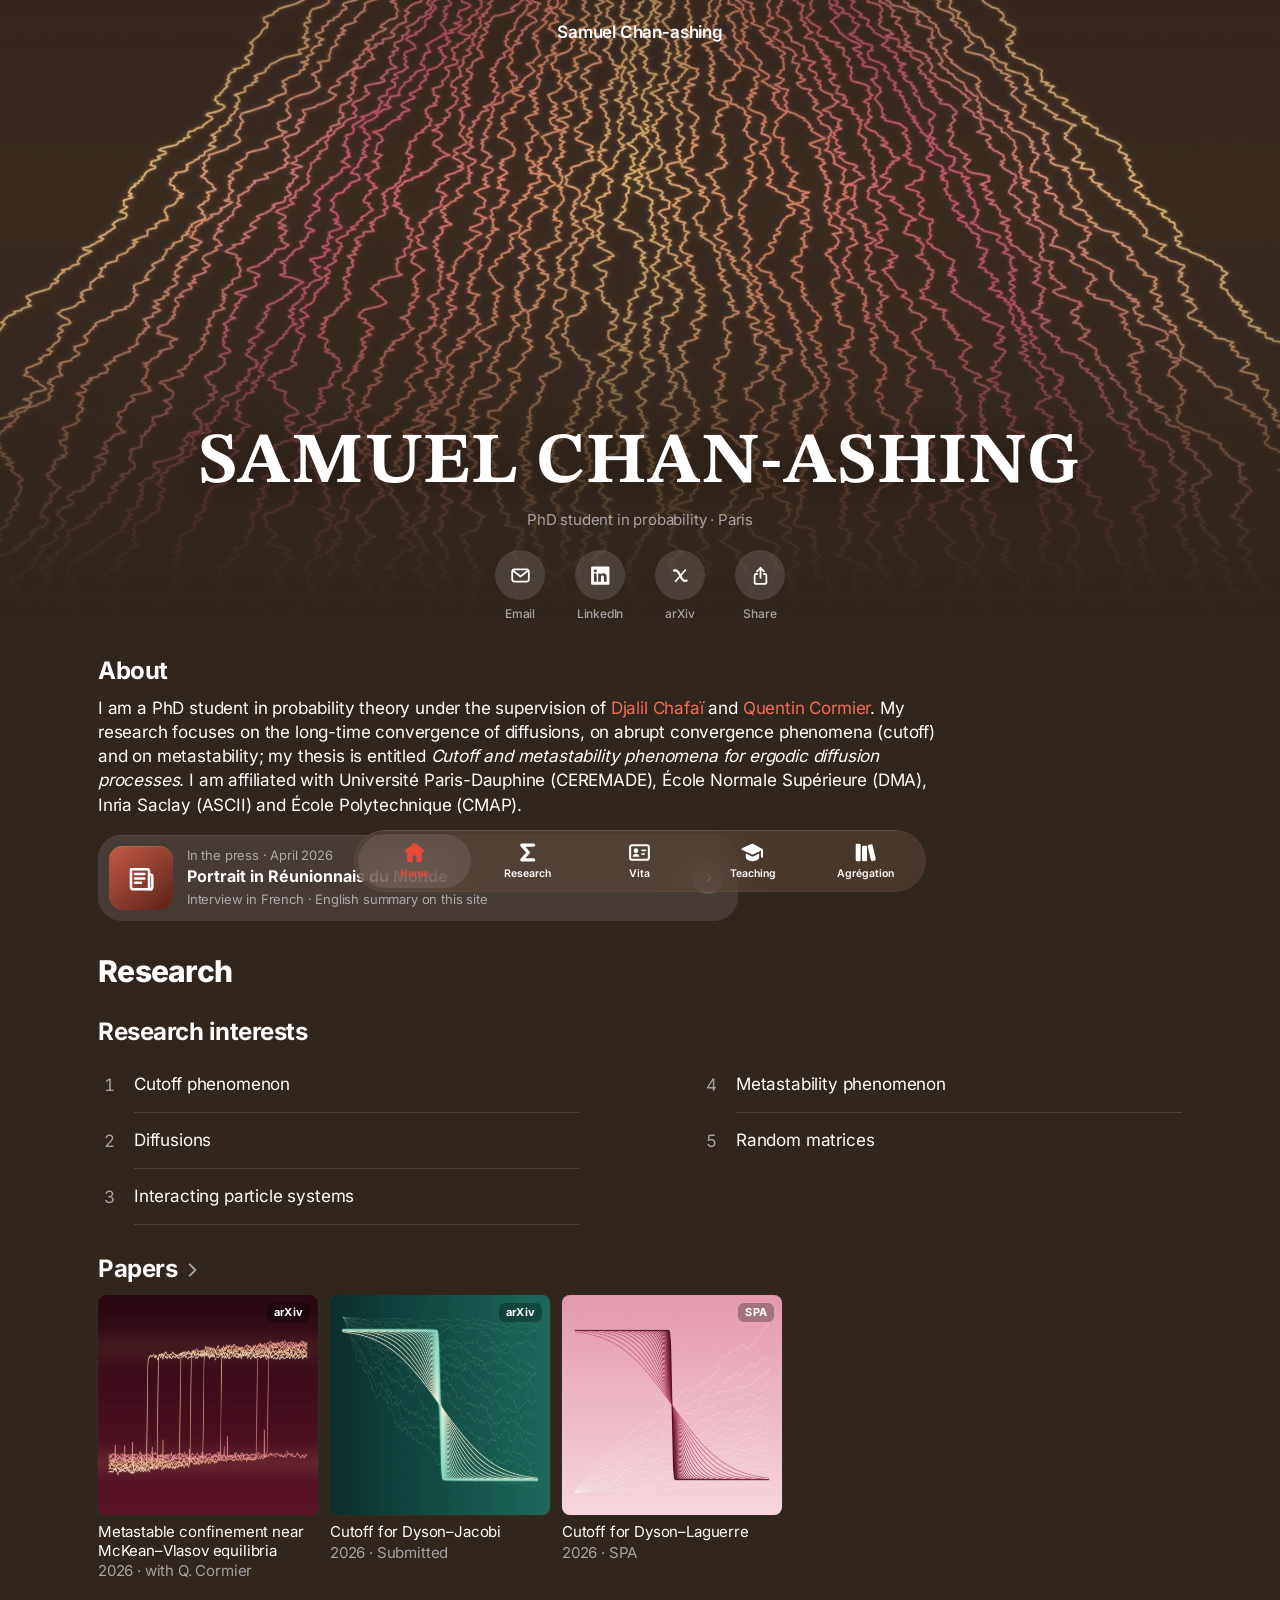
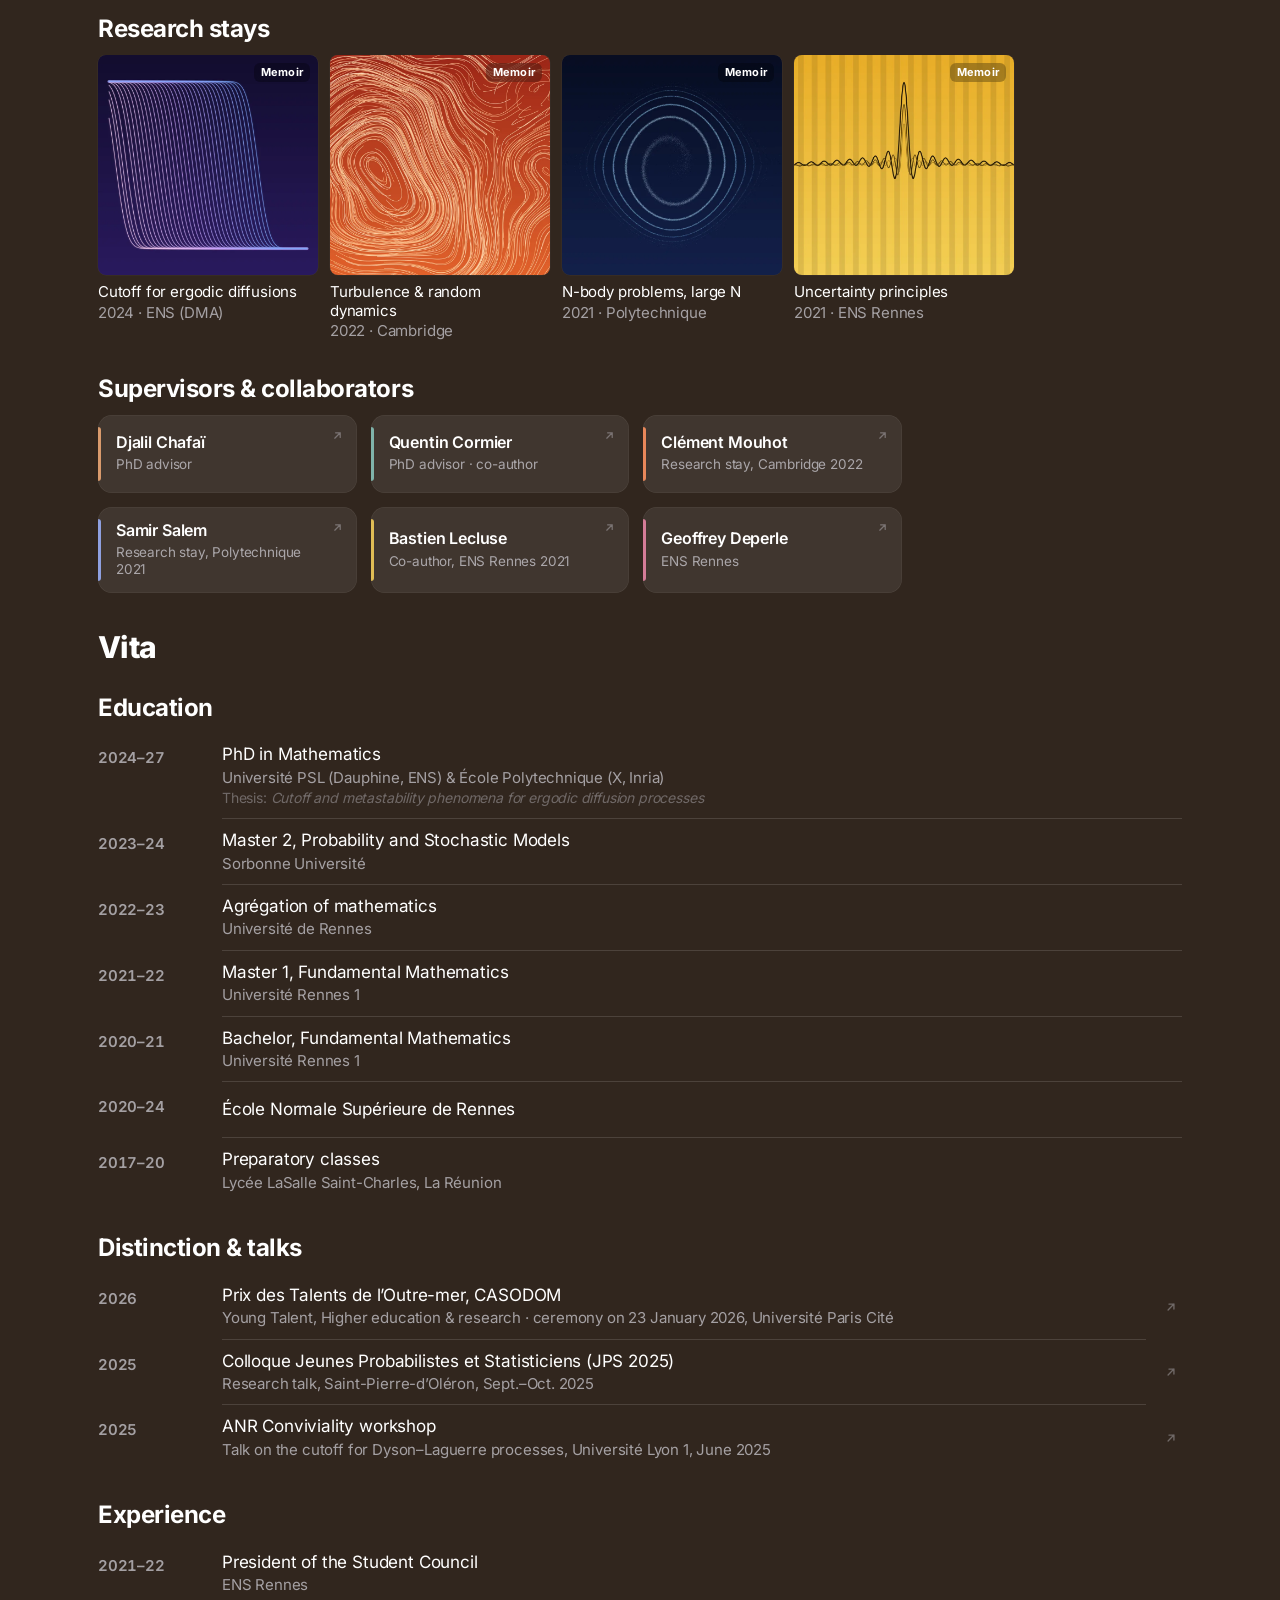
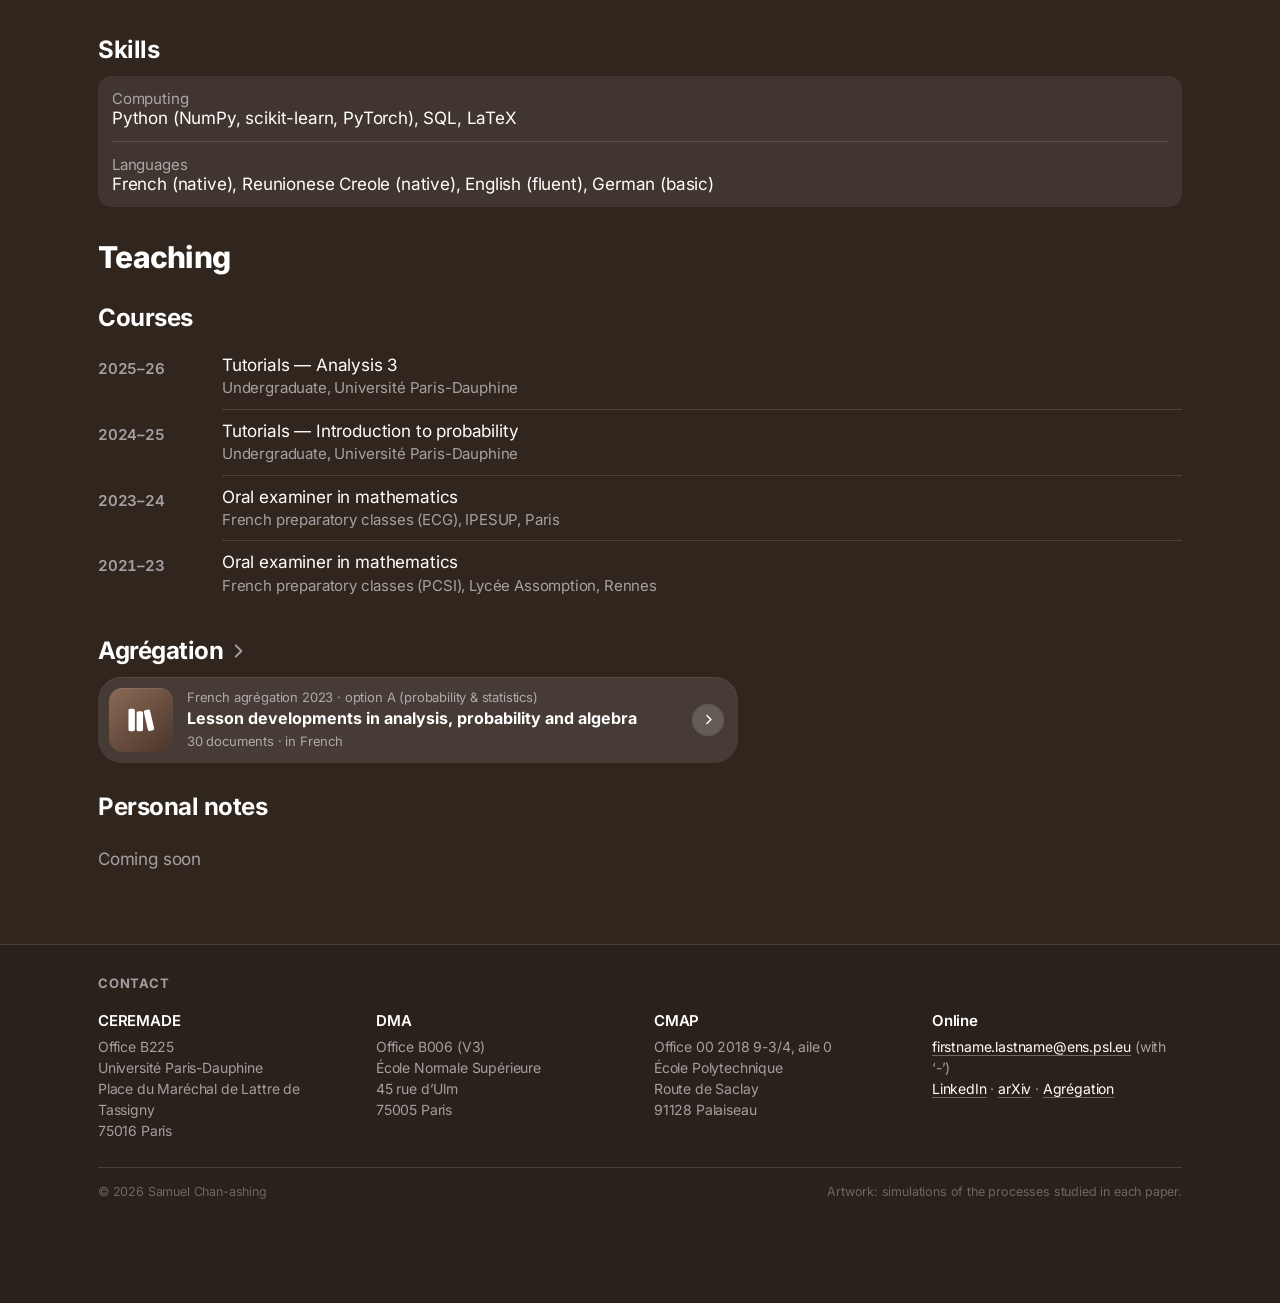
==== commit ac6d63d4: "Add files via upload" ====
--- a/index.html
+++ b/index.html
@@ -91,15 +91,6 @@
           <div class="art"><img src="assets/img/covers/dyson-laguerre.webp" alt="Cutoff profiles over simulated Dyson–Laguerre paths" width="800" height="800" loading="lazy" decoding="async"><span class="badge">SPA</span></div>
           <div class="card-title">Cutoff for Dyson–Laguerre</div>
           <div class="card-sub">2026 · SPA</div></a></li>
-      </ul>
-    </section>
-
-    <section class="block" aria-labelledby="prep-h">
-      <h3 class="section-head" id="prep-h">In preparation</h3>
-      <ul class="rows">
-        <li class="row"><div><span class="row-body"><span class="row-title wrap-ok">On the cutoff phenomenon for Hamiltonian Monte Carlo</span>
-          <span class="row-sub">with M. Fathi</span>
-          <span class="row-sub dim">Cutoff for idealized Hamiltonian Monte Carlo, through kinetic transport and hypocoercive methods.</span></span></div></li>
       </ul>
     </section>
 
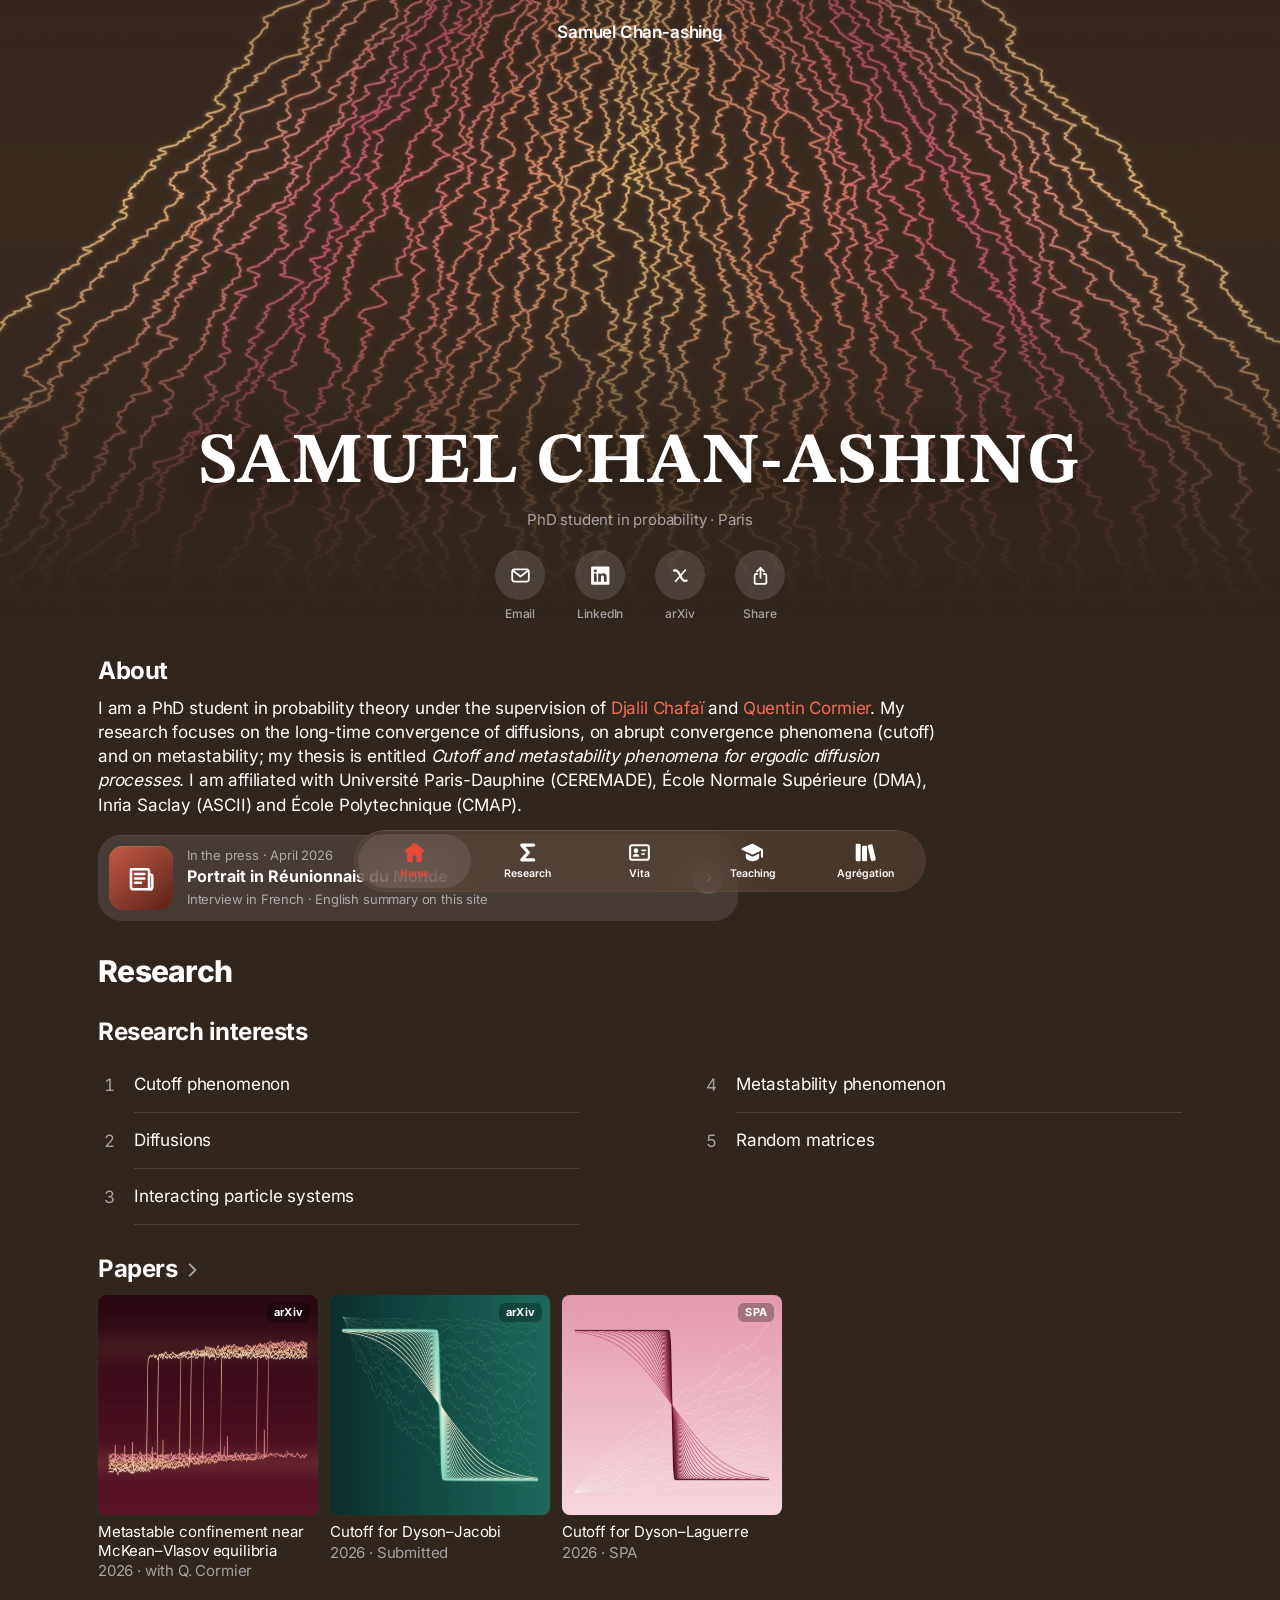
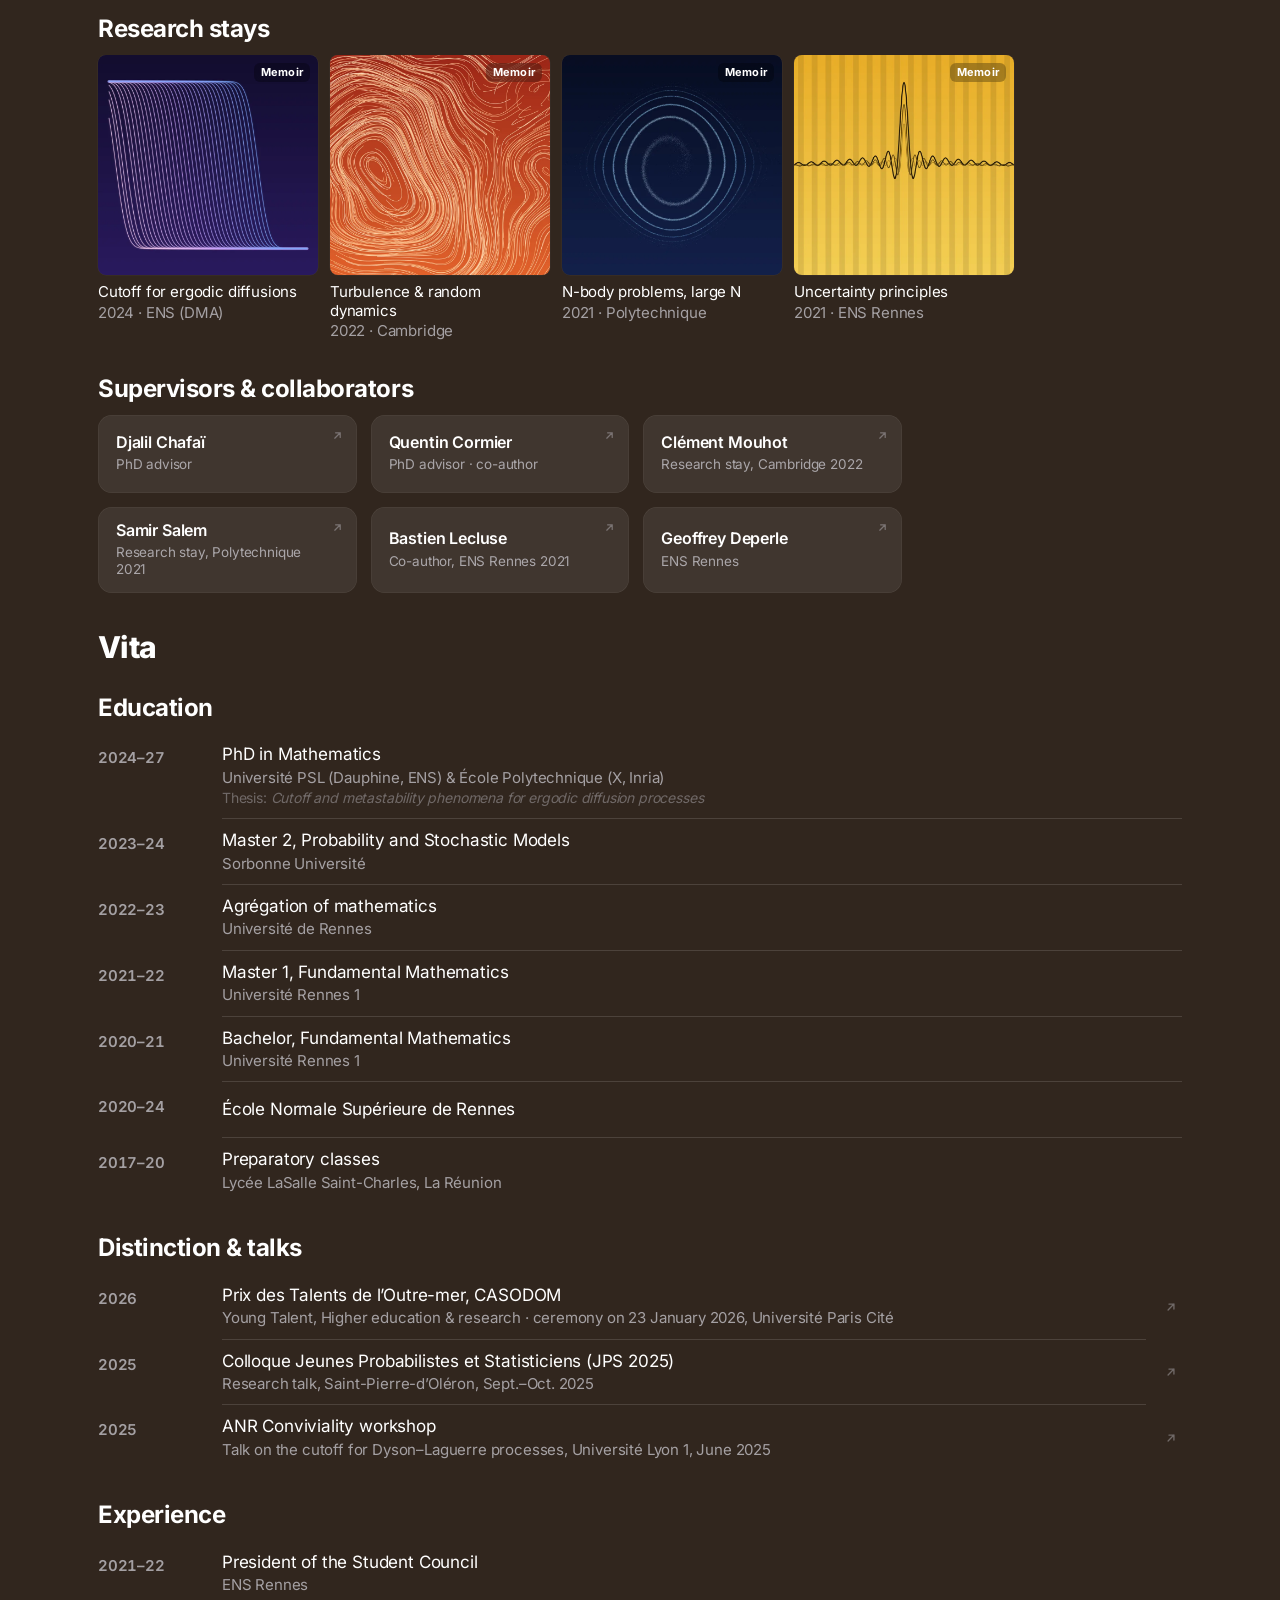
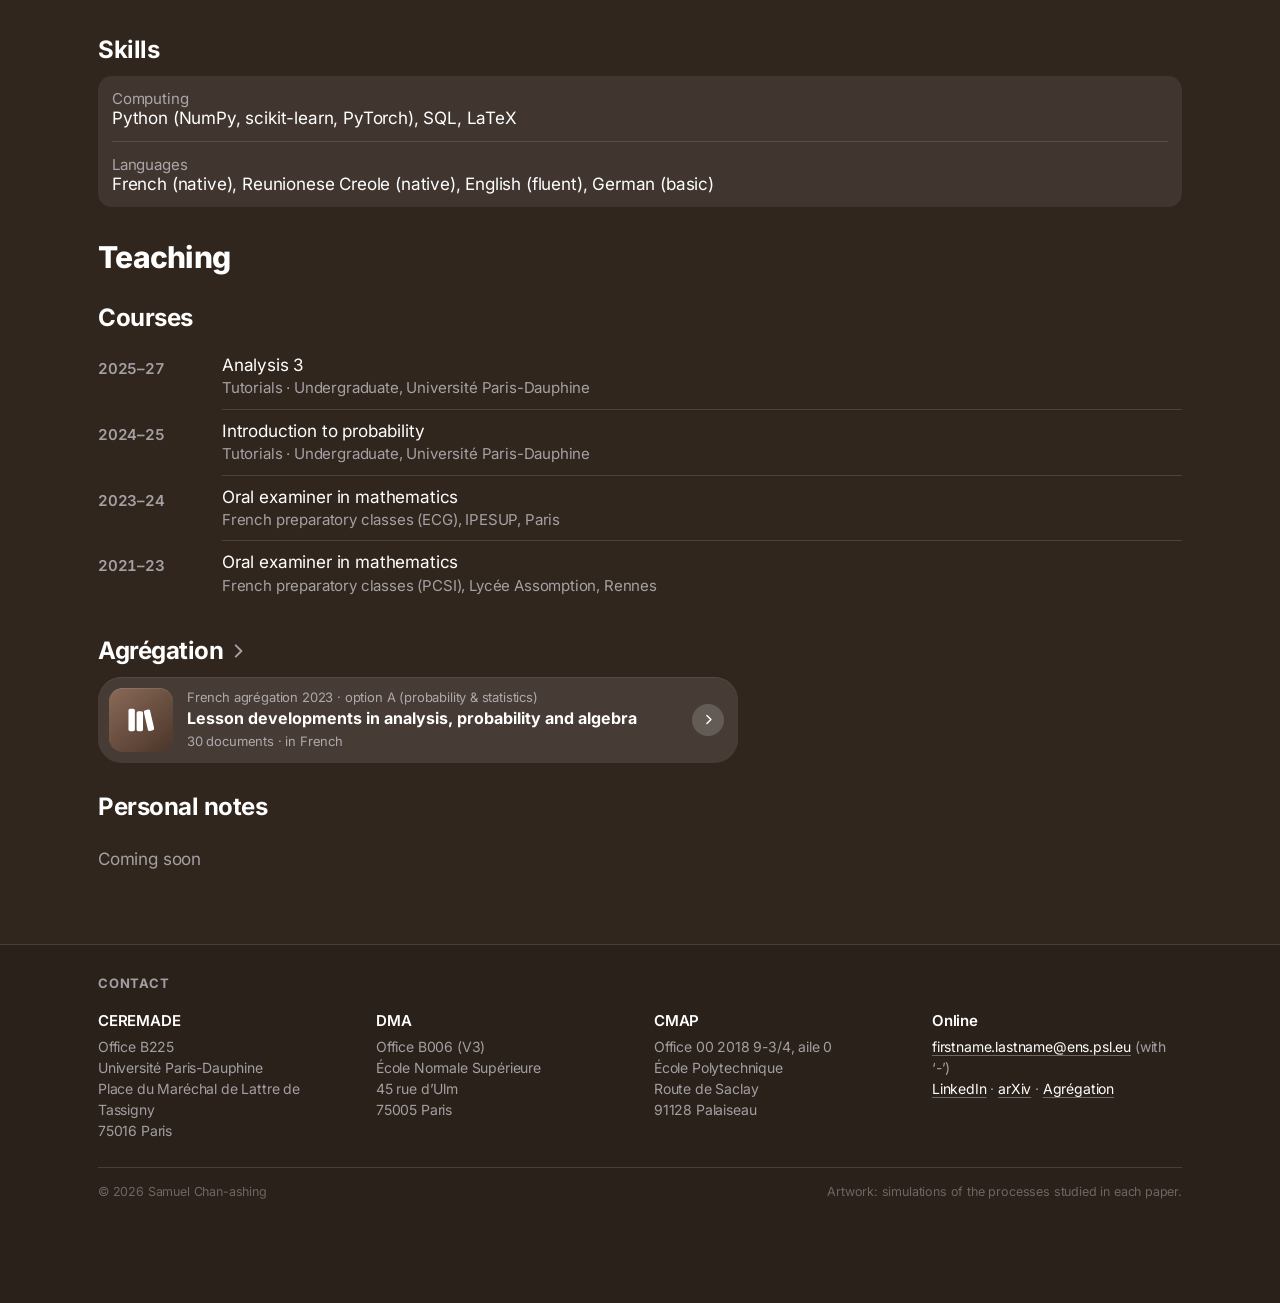
==== commit 8de6cff3: "Add files via upload" ====
--- a/index.html
+++ b/index.html
@@ -119,17 +119,17 @@
     <section class="block people" aria-labelledby="people-h">
       <h3 class="section-head" id="people-h">Supervisors &amp; collaborators</h3>
       <ul class="carousel">
-        <li class="person" style="--c:#d99a6c"><a href="https://djalil.chafai.net/wiki/" target="_blank" rel="noopener">
+        <li class="person"><a href="https://djalil.chafai.net/wiki/" target="_blank" rel="noopener">
           <span class="person-name">Djalil Chafaï</span><span class="person-role">PhD advisor</span><svg class="icon" aria-hidden="true"><use href="#i-arrow-ur"/></svg></a></li>
-        <li class="person" style="--c:#7fb3aa"><a href="https://quentincormier.org" target="_blank" rel="noopener">
+        <li class="person"><a href="https://quentincormier.org" target="_blank" rel="noopener">
           <span class="person-name">Quentin Cormier</span><span class="person-role">PhD advisor · co-author</span><svg class="icon" aria-hidden="true"><use href="#i-arrow-ur"/></svg></a></li>
-        <li class="person" style="--c:#e8875a"><a href="https://cmouhot.wordpress.com" target="_blank" rel="noopener">
+        <li class="person"><a href="https://cmouhot.wordpress.com" target="_blank" rel="noopener">
           <span class="person-name">Clément Mouhot</span><span class="person-role">Research stay, Cambridge 2022</span><svg class="icon" aria-hidden="true"><use href="#i-arrow-ur"/></svg></a></li>
-        <li class="person" style="--c:#8fa0e0"><a href="https://samirsalemmath.wordpress.com" target="_blank" rel="noopener">
+        <li class="person"><a href="https://samirsalemmath.wordpress.com" target="_blank" rel="noopener">
           <span class="person-name">Samir Salem</span><span class="person-role">Research stay, Polytechnique 2021</span><svg class="icon" aria-hidden="true"><use href="#i-arrow-ur"/></svg></a></li>
-        <li class="person" style="--c:#e0bd55"><a href="https://perso.eleves.ens-rennes.fr/people/bastien.lecluse/" target="_blank" rel="noopener">
+        <li class="person"><a href="https://perso.eleves.ens-rennes.fr/people/bastien.lecluse/" target="_blank" rel="noopener">
           <span class="person-name">Bastien Lecluse</span><span class="person-role">Co-author, ENS Rennes 2021</span><svg class="icon" aria-hidden="true"><use href="#i-arrow-ur"/></svg></a></li>
-        <li class="person" style="--c:#d47c98"><a href="https://perso.eleves.ens-rennes.fr/people/geoffrey.deperle/accueil.html" target="_blank" rel="noopener">
+        <li class="person"><a href="https://perso.eleves.ens-rennes.fr/people/geoffrey.deperle/accueil.html" target="_blank" rel="noopener">
           <span class="person-name">Geoffrey Deperle</span><span class="person-role">ENS Rennes</span><svg class="icon" aria-hidden="true"><use href="#i-arrow-ur"/></svg></a></li>
       </ul>
     </section>
@@ -183,8 +183,8 @@
     <section class="block" aria-labelledby="courses-h">
       <h3 class="section-head" id="courses-h">Courses</h3>
       <ul class="rows">
-        <li class="row"><div><span class="row-lead year">2025–26</span><span class="row-body"><span class="row-title wrap-ok">Tutorials — Analysis 3</span><span class="row-sub">Undergraduate, Université Paris-Dauphine</span></span></div></li>
-        <li class="row"><div><span class="row-lead year">2024–25</span><span class="row-body"><span class="row-title wrap-ok">Tutorials — Introduction to probability</span><span class="row-sub">Undergraduate, Université Paris-Dauphine</span></span></div></li>
+        <li class="row"><div><span class="row-lead year">2025–27</span><span class="row-body"><span class="row-title wrap-ok">Analysis 3</span><span class="row-sub">Tutorials · Undergraduate, Université Paris-Dauphine</span></span></div></li>
+        <li class="row"><div><span class="row-lead year">2024–25</span><span class="row-body"><span class="row-title wrap-ok">Introduction to probability</span><span class="row-sub">Tutorials · Undergraduate, Université Paris-Dauphine</span></span></div></li>
         <li class="row"><div><span class="row-lead year">2023–24</span><span class="row-body"><span class="row-title wrap-ok">Oral examiner in mathematics</span><span class="row-sub">French preparatory classes (ECG), IPESUP, Paris</span></span></div></li>
         <li class="row"><div><span class="row-lead year">2021–23</span><span class="row-body"><span class="row-title wrap-ok">Oral examiner in mathematics</span><span class="row-sub">French preparatory classes (PCSI), Lycée Assomption, Rennes</span></span></div></li>
       </ul>
--- a/assets/css/site.css
+++ b/assets/css/site.css
@@ -301,12 +301,11 @@
   padding: 14px 34px 14px 18px; border-radius: 14px; background: var(--surface);
   box-shadow: inset 0 0 0 0.5px rgba(255, 255, 255, .08); overflow: hidden; transition: background .2s, transform .2s var(--spring);
 }
-.person a::before { content: ""; position: absolute; left: 0; top: 12px; bottom: 12px; width: 3px; border-radius: 0 3px 3px 0; background: var(--c); }
 .person-name { font-size: 16px; font-weight: 600; line-height: 1.2; }
 .person-role { font-size: 13.5px; line-height: 1.3; color: var(--label-2); }
 .person .icon { position: absolute; top: 14px; right: 13px; font-size: 13px; color: var(--label-3); }
 .person a:active { transform: scale(.98); }
-@media (hover: hover) { .person a:hover { background: var(--surface-2); } .person a:hover .icon { color: var(--c); } }
+@media (hover: hover) { .person a:hover { background: var(--surface-2); } .person a:hover .icon { color: var(--label-2); } }
 @media (min-width: 900px) { .people .carousel { display: grid; grid-template-columns: repeat(3, minmax(0, 1fr)); overflow: visible; max-width: 900px; } .person { width: auto; } }
 
 /* (former round avatars, unused) */
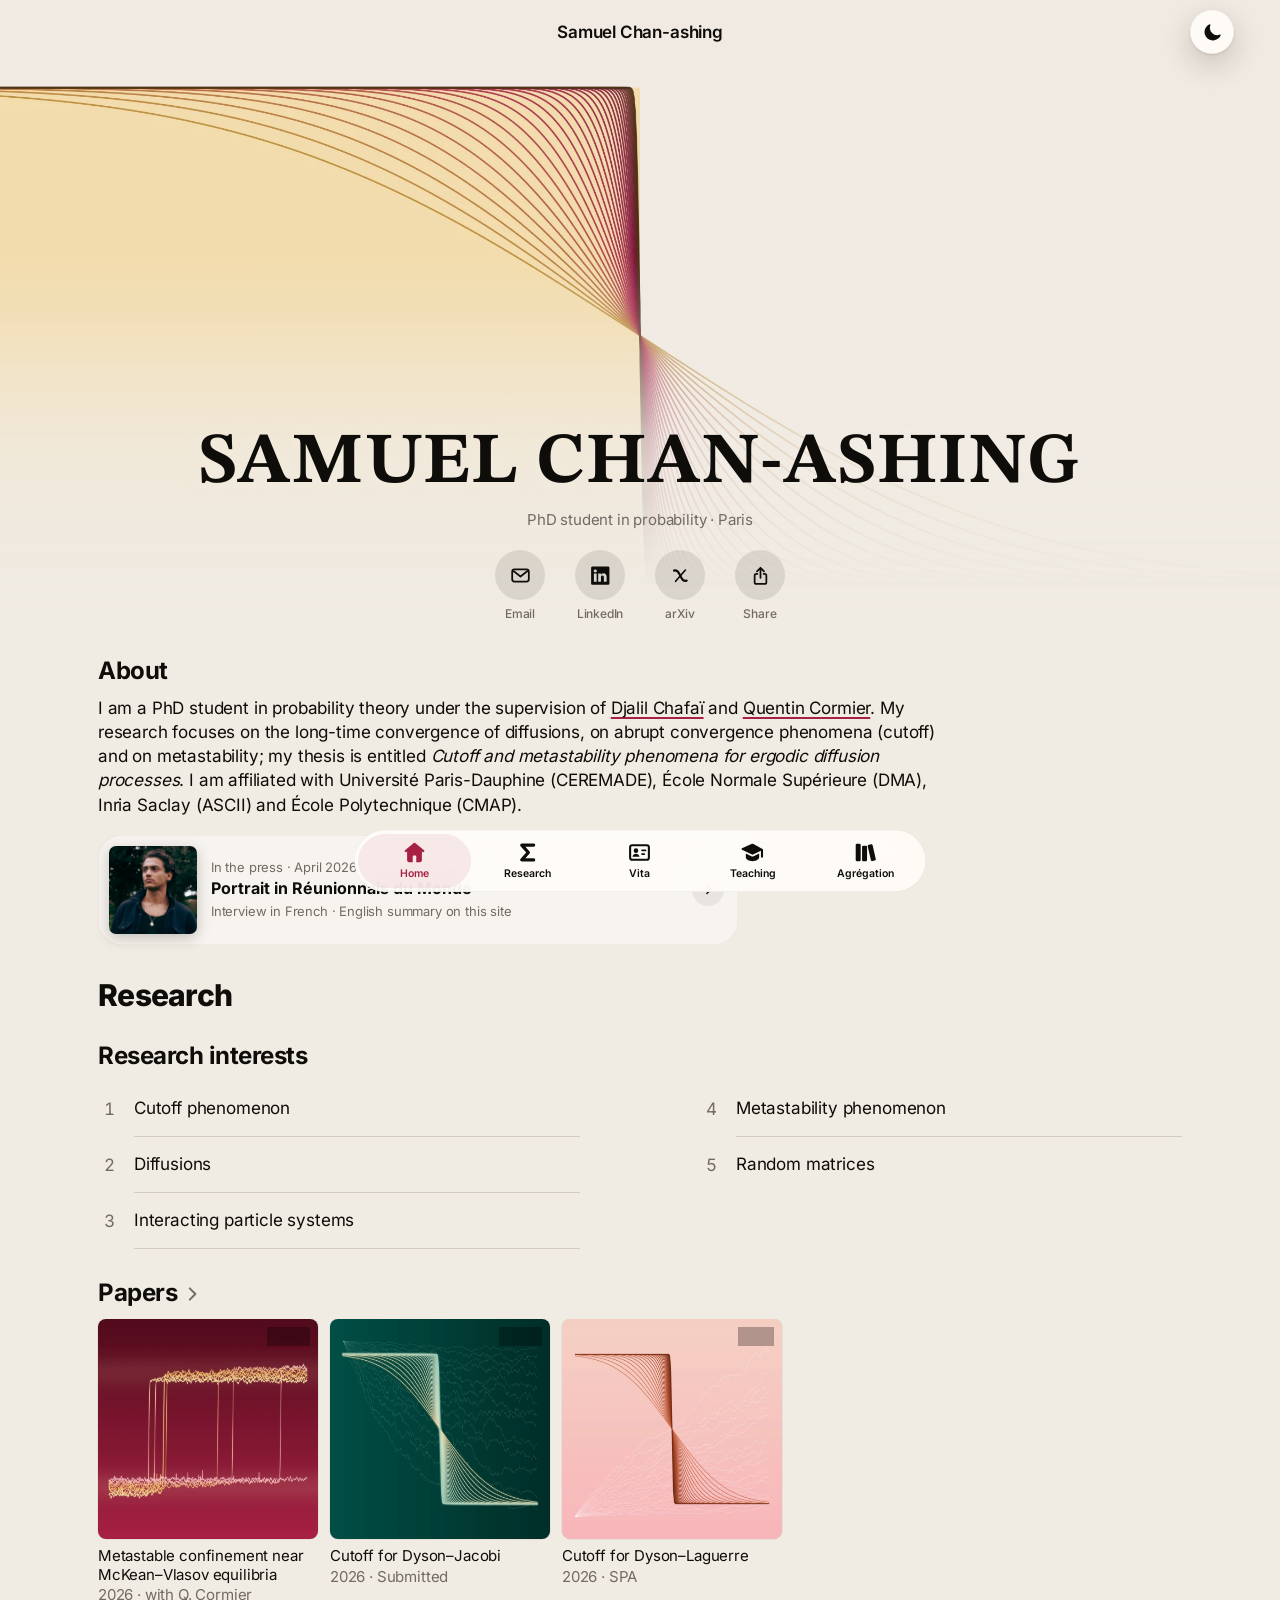
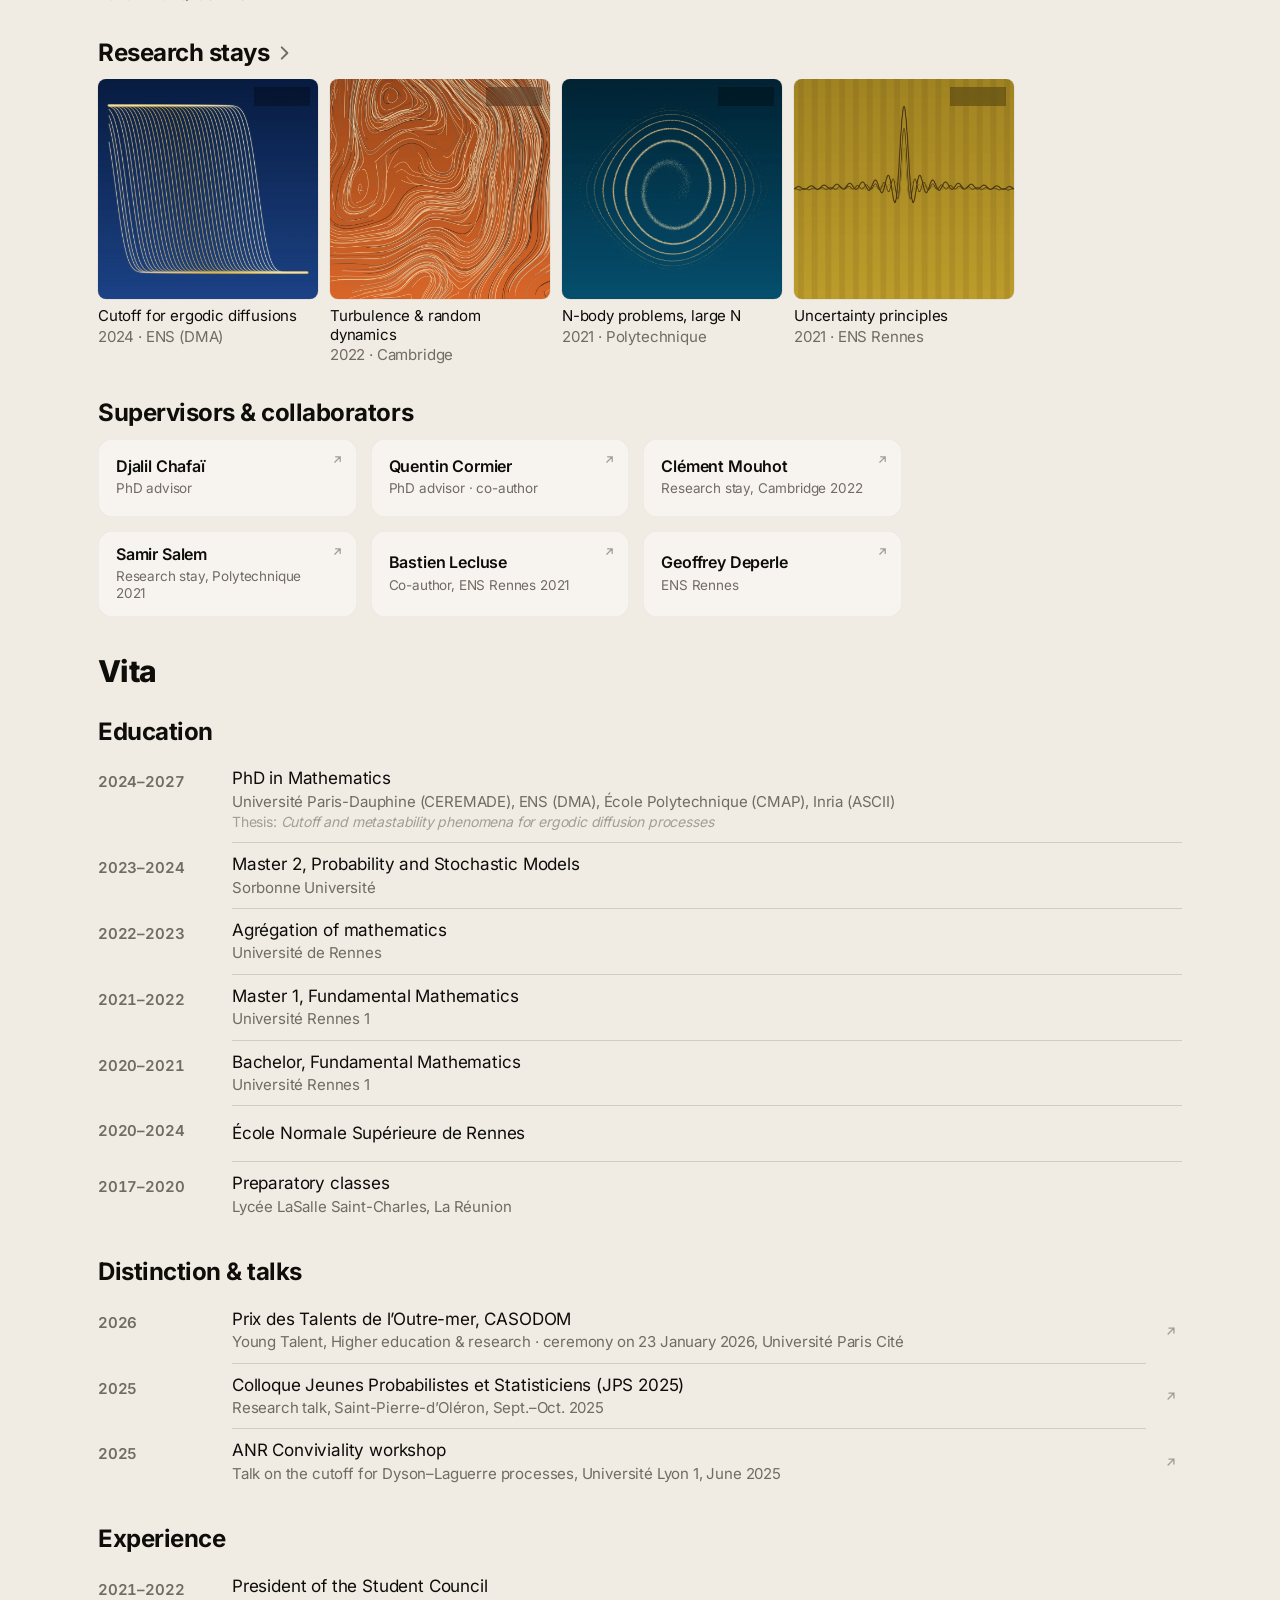
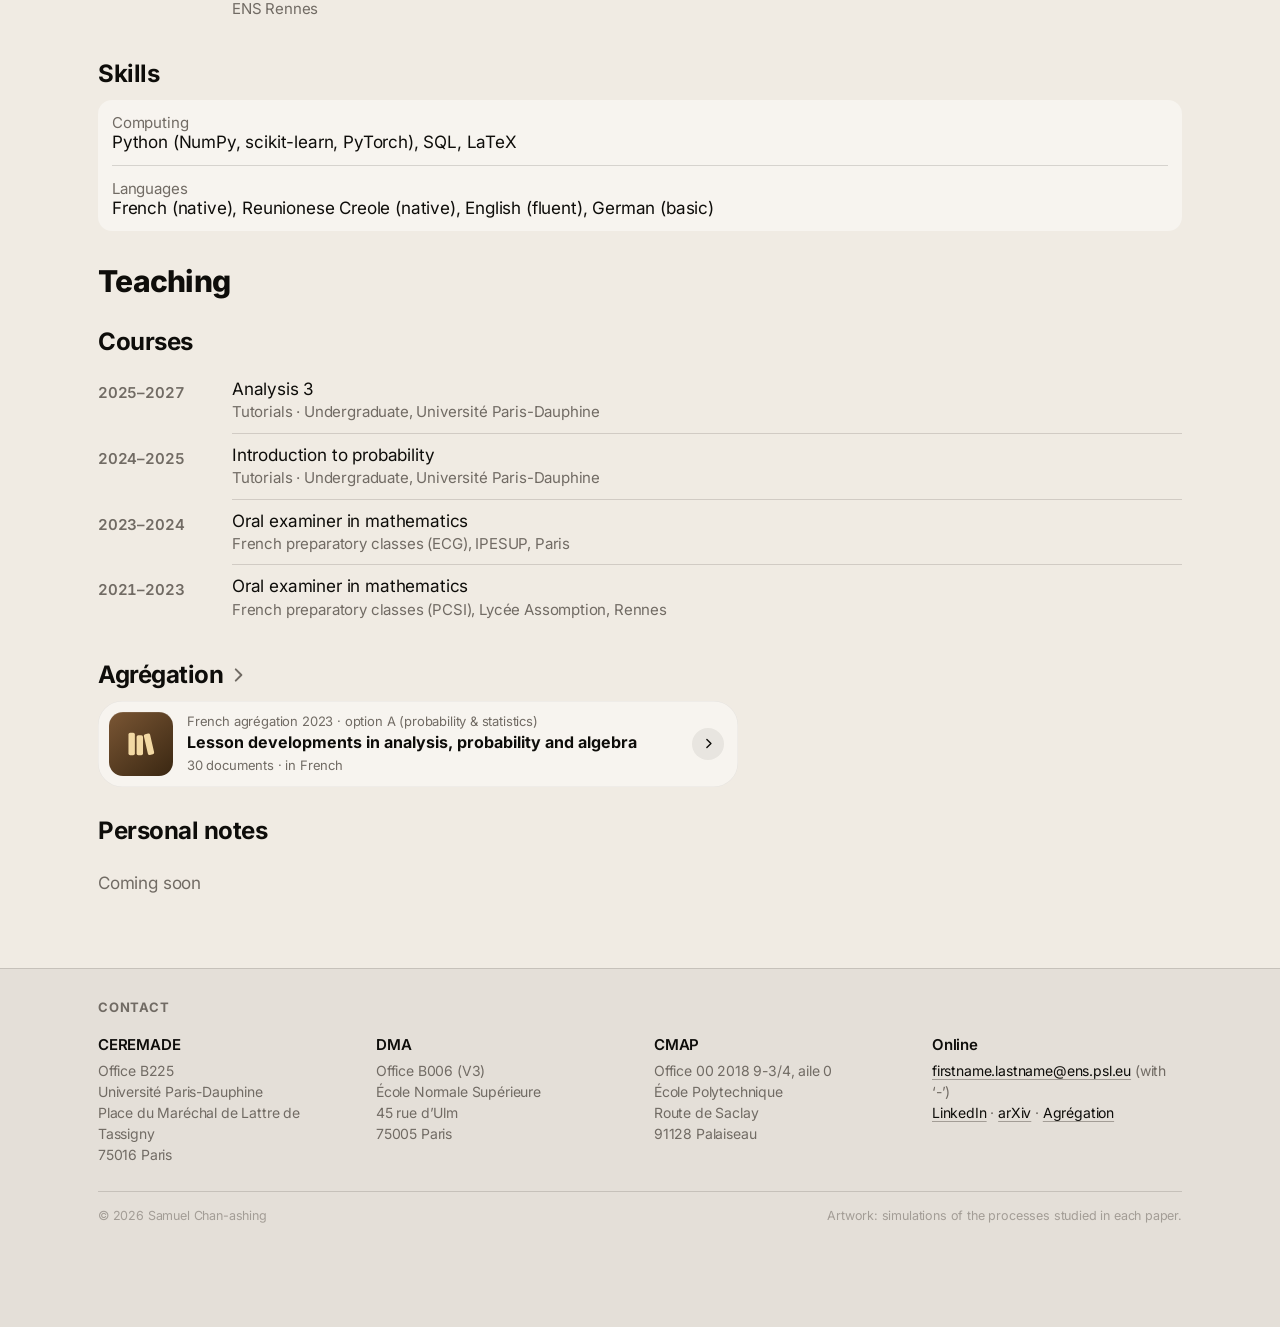
==== commit 1095a1eb: "Add files via upload" ====
--- a/index.html
+++ b/index.html
@@ -2,10 +2,11 @@
 <html lang="en">
 <head>
   <meta charset="UTF-8">
+  <script>try{if(localStorage.getItem("theme")==="dark")document.documentElement.setAttribute("data-theme","dark")}catch(e){}</script>
   <meta name="viewport" content="width=device-width, initial-scale=1, viewport-fit=cover">
   <title>Samuel Chan-ashing — Probability</title>
   <meta name="description" content="Samuel Chan-ashing, PhD student in probability (CEREMADE, DMA ENS, CMAP, Inria). Cutoff phenomenon, diffusions, interacting particle systems, random matrices.">
-  <meta name="theme-color" content="#31261e">
+  <meta name="theme-color" content="#f0ebe3">
   <meta property="og:title" content="Samuel Chan-ashing">
   <meta property="og:description" content="PhD student in probability — cutoff phenomenon, diffusions, random matrices.">
   <meta property="og:image" content="assets/img/hero.webp">
@@ -22,14 +23,14 @@
 <div class="topbar">
   <span class="circle-btn ghost"></span>
   <span class="topbar-title">Samuel Chan-ashing</span>
-  <span class="circle-btn ghost"></span>
+  <button class="circle-btn glass" type="button" data-action="theme" aria-label="Dark mode"><svg class="icon"><use href="#i-moon"/></svg></button>
 </div>
 
 <main>
   <!-- ============================== HOME ============================== -->
   <div data-tab-section="home">
     <header class="hero">
-      <div class="hero-art" role="img" aria-label="Simulated eigenvalue trajectories of a Dyson Brownian motion"></div>
+      <div class="hero-art" role="img" aria-label="Simulation artwork"></div>
       <div class="hero-inner">
         <h1 class="wordmark">Samuel Chan-ashing</h1>
         <p class="hero-sub">PhD student in probability · Paris</p>
@@ -50,7 +51,7 @@
           <p>I am a PhD student in probability theory under the supervision of <a href="https://djalil.chafai.net/wiki/" target="_blank" rel="noopener">Djalil Chafaï</a> and <a href="https://quentincormier.org" target="_blank" rel="noopener">Quentin Cormier</a>. My research focuses on the long-time convergence of diffusions, on abrupt convergence phenomena (cutoff) and on metastability; my thesis is entitled <em>Cutoff and metastability phenomena for ergodic diffusion processes</em>. I am affiliated with Université Paris-Dauphine (CEREMADE), École Normale Supérieure (DMA), Inria Saclay (ASCII) and École Polytechnique (CMAP).</p>
         </div>
         <a class="latest feature press" href="portrait.html">
-          <span class="feature-icon" aria-hidden="true"><svg class="icon"><use href="#i-news"/></svg></span>
+          <img src="assets/img/covers/portrait.webp" alt="" width="88" height="88" loading="lazy" decoding="async">
           <span class="latest-body">
             <span class="latest-date">In the press · April 2026</span>
             <span class="latest-title" style="text-transform:none">Portrait in Réunionnais du Monde</span>
@@ -77,7 +78,7 @@
     </section>
 
     <section class="block" aria-labelledby="papers-h">
-      <h3 class="section-head" id="papers-h"><a href="https://arxiv.org/search/?searchtype=author&amp;query=Chan-ashing%2C+Samuel" target="_blank" rel="noopener">Papers <svg class="icon"><use href="#i-chev-r"/></svg></a></h3>
+      <h3 class="section-head" id="papers-h"><button class="view-toggle" type="button" aria-expanded="false" aria-controls="papers-list">Papers <svg class="icon"><use href="#i-chev-r"/></svg></button></h3>
       <ul class="carousel">
         <li class="card"><a href="paper.html?id=2610.13655" title="Metastable confinement of particle systems near linearly stable McKean–Vlasov equilibria">
           <div class="art"><img src="assets/img/covers/metastable.webp" alt="Simulated particle systems jumping away from a metastable equilibrium" width="800" height="800" loading="lazy" decoding="async"><span class="badge">arXiv</span></div>
@@ -92,10 +93,16 @@
           <div class="card-title">Cutoff for Dyson–Laguerre</div>
           <div class="card-sub">2026 · SPA</div></a></li>
       </ul>
+      <ul class="rows list-view" id="papers-list" hidden>
+        <li class="row"><a href="paper.html?id=2610.13655"><span class="row-lead year">2026</span><span class="row-body"><span class="row-title wrap-ok">Metastable confinement of particle systems near linearly stable McKean–Vlasov equilibria</span><span class="row-sub">with Quentin Cormier · Preprint · arXiv:2610.13655</span></span><span class="row-trail chev"><svg class="icon"><use href="#i-chev-r"/></svg></span></a></li>
+        <li class="row"><a href="paper.html?id=2601.20390"><span class="row-lead year">2026</span><span class="row-body"><span class="row-title wrap-ok">On the cutoff phenomenon for Dyson–Jacobi processes</span><span class="row-sub">Submitted · arXiv:2601.20390</span></span><span class="row-trail chev"><svg class="icon"><use href="#i-chev-r"/></svg></span></a></li>
+        <li class="row"><a href="paper.html?id=2509.19798"><span class="row-lead year">2026</span><span class="row-body"><span class="row-title wrap-ok">On the cutoff phenomenon for Dyson–Laguerre processes</span><span class="row-sub"><em>Stochastic Processes and their Applications</em> 201:105054 · arXiv:2509.19798</span></span><span class="row-trail chev"><svg class="icon"><use href="#i-chev-r"/></svg></span></a></li>
+        <li class="row"><a href="https://arxiv.org/search/?searchtype=author&amp;query=Chan-ashing%2C+Samuel" target="_blank" rel="noopener"><span class="row-lead year"></span><span class="row-body"><span class="row-title muted">All my papers on arXiv</span></span><span class="row-trail chev"><svg class="icon"><use href="#i-arrow-ur"/></svg></span></a></li>
+      </ul>
     </section>
 
     <section class="block" aria-labelledby="stays-h">
-      <h3 class="section-head" id="stays-h">Research stays</h3>
+      <h3 class="section-head" id="stays-h"><button class="view-toggle" type="button" aria-expanded="false" aria-controls="stays-list">Research stays <svg class="icon"><use href="#i-chev-r"/></svg></button></h3>
       <ul class="carousel">
         <li class="card"><a href="stays/cutoff-2024.html" title="Cutoff phenomenon for ergodic diffusion processes">
           <div class="art"><img src="assets/img/covers/cutoff.webp" alt="" width="800" height="800" loading="lazy" decoding="async"><span class="badge">Memoir</span></div>
@@ -114,6 +121,12 @@
           <div class="card-title">Uncertainty principles</div>
           <div class="card-sub">2021 · ENS Rennes</div></a></li>
       </ul>
+      <ul class="rows list-view" id="stays-list" hidden>
+        <li class="row"><a href="stays/cutoff-2024.html"><span class="row-lead year">2024</span><span class="row-body"><span class="row-title wrap-ok">Cutoff phenomenon for ergodic diffusion processes</span><span class="row-sub">Master 2 research stay · DMA, ENS Paris · supervised by Djalil Chafaï</span></span><span class="row-trail chev"><svg class="icon"><use href="#i-chev-r"/></svg></span></a></li>
+        <li class="row"><a href="stays/turbulence-2022.html"><span class="row-lead year">2022</span><span class="row-body"><span class="row-title wrap-ok">Random dynamical systems theory and application to turbulence</span><span class="row-sub">Master research stay · DPMMS, University of Cambridge · supervised by Clément Mouhot</span></span><span class="row-trail chev"><svg class="icon"><use href="#i-chev-r"/></svg></span></a></li>
+        <li class="row"><a href="stays/n-body-2021.html"><span class="row-lead year">2021</span><span class="row-body"><span class="row-title wrap-ok">N-body problems when N is large</span><span class="row-sub">Bachelor research stay · CMLS, École Polytechnique · supervised by Samir Salem · in French</span></span><span class="row-trail chev"><svg class="icon"><use href="#i-chev-r"/></svg></span></a></li>
+        <li class="row"><a href="stays/logvinenko-sereda-2021.html"><span class="row-lead year">2021</span><span class="row-body"><span class="row-title wrap-ok">Uncertainty principles and the Logvinenko–Sereda theorem</span><span class="row-sub">Research seminar · ENS Rennes · with Bastien Lecluse, supervised by Jérémy Martin · in French</span></span><span class="row-trail chev"><svg class="icon"><use href="#i-chev-r"/></svg></span></a></li>
+      </ul>
     </section>
 
     <section class="block people" aria-labelledby="people-h">
@@ -141,13 +154,13 @@
     <section class="block" aria-labelledby="edu-h">
       <h3 class="section-head" id="edu-h">Education</h3>
       <ul class="rows">
-        <li class="row"><div><span class="row-lead year">2024–27</span><span class="row-body"><span class="row-title wrap-ok">PhD in Mathematics</span><span class="row-sub">Université PSL (Dauphine, ENS) &amp; École Polytechnique (X, Inria)</span><span class="row-sub dim">Thesis: <em>Cutoff and metastability phenomena for ergodic diffusion processes</em></span></span></div></li>
-        <li class="row"><div><span class="row-lead year">2023–24</span><span class="row-body"><span class="row-title wrap-ok">Master 2, Probability and Stochastic Models</span><span class="row-sub">Sorbonne Université</span></span></div></li>
-        <li class="row"><div><span class="row-lead year">2022–23</span><span class="row-body"><span class="row-title wrap-ok">Agrégation of mathematics</span><span class="row-sub">Université de Rennes</span></span></div></li>
-        <li class="row"><div><span class="row-lead year">2021–22</span><span class="row-body"><span class="row-title wrap-ok">Master 1, Fundamental Mathematics</span><span class="row-sub">Université Rennes 1</span></span></div></li>
-        <li class="row"><div><span class="row-lead year">2020–21</span><span class="row-body"><span class="row-title wrap-ok">Bachelor, Fundamental Mathematics</span><span class="row-sub">Université Rennes 1</span></span></div></li>
-        <li class="row"><div><span class="row-lead year">2020–24</span><span class="row-body"><span class="row-title wrap-ok">École Normale Supérieure de Rennes</span></span></div></li>
-        <li class="row"><div><span class="row-lead year">2017–20</span><span class="row-body"><span class="row-title wrap-ok">Preparatory classes</span><span class="row-sub">Lycée LaSalle Saint-Charles, La Réunion</span></span></div></li>
+        <li class="row"><div><span class="row-lead year">2024–2027</span><span class="row-body"><span class="row-title wrap-ok">PhD in Mathematics</span><span class="row-sub">Université Paris-Dauphine (CEREMADE), ENS (DMA), École Polytechnique (CMAP), Inria (ASCII)</span><span class="row-sub dim">Thesis: <em>Cutoff and metastability phenomena for ergodic diffusion processes</em></span></span></div></li>
+        <li class="row"><a href="https://sciences.sorbonne-universite.fr/formation-sciences/offre-de-formation/masters/master-mathematiques-et-applications-offre-2025-6" target="_blank" rel="noopener"><span class="row-lead year">2023–2024</span><span class="row-body"><span class="row-title wrap-ok">Master 2, Probability and Stochastic Models</span><span class="row-sub">Sorbonne Université</span></span></a></li>
+        <li class="row"><a href="https://math.univ-rennes.fr/master-parcours-mathematiques-avancees-pour-lenseignement-secondaire-et-superieur" target="_blank" rel="noopener"><span class="row-lead year">2022–2023</span><span class="row-body"><span class="row-title wrap-ok">Agrégation of mathematics</span><span class="row-sub">Université de Rennes</span></span></a></li>
+        <li class="row"><a href="https://math.univ-rennes.fr/master-parcours-mathematiques-fondamentales" target="_blank" rel="noopener"><span class="row-lead year">2021–2022</span><span class="row-body"><span class="row-title wrap-ok">Master 1, Fundamental Mathematics</span><span class="row-sub">Université Rennes 1</span></span></a></li>
+        <li class="row"><a href="https://math.univ-rennes.fr/licence-mention-mathematiques" target="_blank" rel="noopener"><span class="row-lead year">2020–2021</span><span class="row-body"><span class="row-title wrap-ok">Bachelor, Fundamental Mathematics</span><span class="row-sub">Université Rennes 1</span></span></a></li>
+        <li class="row"><a href="https://math.ens-rennes.fr" target="_blank" rel="noopener"><span class="row-lead year">2020–2024</span><span class="row-body"><span class="row-title wrap-ok">École Normale Supérieure de Rennes</span></span></a></li>
+        <li class="row"><a href="https://lasalle.stcharles.fr/2023/03/06/cpge/" target="_blank" rel="noopener"><span class="row-lead year">2017–2020</span><span class="row-body"><span class="row-title wrap-ok">Preparatory classes</span><span class="row-sub">Lycée LaSalle Saint-Charles, La Réunion</span></span></a></li>
       </ul>
     </section>
 
@@ -163,7 +176,7 @@
     <section class="block" aria-labelledby="exp-h">
       <h3 class="section-head" id="exp-h">Experience</h3>
       <ul class="rows">
-        <li class="row"><div><span class="row-lead year">2021–22</span><span class="row-body"><span class="row-title wrap-ok">President of the Student Council</span><span class="row-sub">ENS Rennes</span></span></div></li>
+        <li class="row"><div><span class="row-lead year">2021–2022</span><span class="row-body"><span class="row-title wrap-ok">President of the Student Council</span><span class="row-sub">ENS Rennes</span></span></div></li>
       </ul>
     </section>
 
@@ -183,10 +196,10 @@
     <section class="block" aria-labelledby="courses-h">
       <h3 class="section-head" id="courses-h">Courses</h3>
       <ul class="rows">
-        <li class="row"><div><span class="row-lead year">2025–27</span><span class="row-body"><span class="row-title wrap-ok">Analysis 3</span><span class="row-sub">Tutorials · Undergraduate, Université Paris-Dauphine</span></span></div></li>
-        <li class="row"><div><span class="row-lead year">2024–25</span><span class="row-body"><span class="row-title wrap-ok">Introduction to probability</span><span class="row-sub">Tutorials · Undergraduate, Université Paris-Dauphine</span></span></div></li>
-        <li class="row"><div><span class="row-lead year">2023–24</span><span class="row-body"><span class="row-title wrap-ok">Oral examiner in mathematics</span><span class="row-sub">French preparatory classes (ECG), IPESUP, Paris</span></span></div></li>
-        <li class="row"><div><span class="row-lead year">2021–23</span><span class="row-body"><span class="row-title wrap-ok">Oral examiner in mathematics</span><span class="row-sub">French preparatory classes (PCSI), Lycée Assomption, Rennes</span></span></div></li>
+        <li class="row"><div><span class="row-lead year">2025–2027</span><span class="row-body"><span class="row-title wrap-ok">Analysis 3</span><span class="row-sub">Tutorials · Undergraduate, Université Paris-Dauphine</span></span></div></li>
+        <li class="row"><div><span class="row-lead year">2024–2025</span><span class="row-body"><span class="row-title wrap-ok">Introduction to probability</span><span class="row-sub">Tutorials · Undergraduate, Université Paris-Dauphine</span></span></div></li>
+        <li class="row"><div><span class="row-lead year">2023–2024</span><span class="row-body"><span class="row-title wrap-ok">Oral examiner in mathematics</span><span class="row-sub">French preparatory classes (ECG), IPESUP, Paris</span></span></div></li>
+        <li class="row"><div><span class="row-lead year">2021–2023</span><span class="row-body"><span class="row-title wrap-ok">Oral examiner in mathematics</span><span class="row-sub">French preparatory classes (PCSI), Lycée Assomption, Rennes</span></span></div></li>
       </ul>
     </section>
 
--- a/assets/css/site.css
+++ b/assets/css/site.css
@@ -1,6 +1,6 @@
 /* ==========================================================================
    Samuel Chan-ashing — site stylesheet
-   Look & feel modelled on the iOS Music artist page (dark, warm brown).
+   Look & feel modelled on the iOS Music "essentials" page (light sand, black type).
    ========================================================================== */
 
 /* ---------- Fonts (self-hosted; Apple devices use their system font, SF Pro) */
@@ -37,20 +37,45 @@
 
 /* ---------- Tokens */
 :root {
-  color-scheme: dark;
-  --bg: #31261e;
-  --bg-deep: #241b15;
-  --tint: #5c4838;                         /* hero tint, overridden per page */
-  --surface: rgba(255, 255, 255, 0.075);
-  --surface-2: rgba(255, 255, 255, 0.12);
-  --glass: rgba(86, 70, 59, 0.58);
-  --glass-hi: rgba(255, 255, 255, 0.16);
-  --label: #ffffff;
-  --label-2: rgba(235, 235, 245, 0.62);
-  --label-3: rgba(235, 235, 245, 0.34);
-  --sep: rgba(255, 255, 255, 0.13);
-  --accent: #e8483a;                      /* vermilion: warmer than Apple Music's pink-red */
-  --accent-2: #f26b55;
+  color-scheme: light;
+  --base: #ccc1ac;                          /* page colour (sand) */
+  --bg: var(--base);
+  --bg-deep: #c8baa1;
+  --tint: #c8baa1;                          /* hero tint, overridden per page */
+  --surface: color-mix(in srgb, var(--shade) 7%, transparent);        /* darker sand: round buttons, chips */
+  --surface-2: color-mix(in srgb, var(--shade) 11%, transparent);
+  --card: color-mix(in srgb, var(--paper) 42%, transparent);        /* cream: cards and grouped boxes */
+  --card-hi: color-mix(in srgb, var(--paper) 60%, transparent);
+  --press: color-mix(in srgb, var(--shade) 6%, transparent);
+  --shade: #3c2a10;                         /* tint of shadows, separators, pressed states */
+  --paper: #fff9ee;                         /* light tone for cards */
+  --glass: rgba(241, 232, 214, 0.8);
+  --menu: rgba(241, 232, 214, .94);
+  --glow: rgba(236, 226, 208, .7);            /* halo behind the wordmark */
+  --primary: #000;                          /* primary button */
+  --on-primary: #f6efe2;
+  --feat-a: #8a6a58; --feat-b: #4a3529;     /* agrégation icon */
+  --press-a: #c65a46; --press-b: #5a2219;   /* press icon */
+  --glass-hi: rgba(255, 255, 255, 0.75);
+  --label: #000000;
+  --label-2: #54493a;
+  --label-3: #7d725f;
+  --ink: #1c160e;                           /* long reading text */
+  --sep: color-mix(in srgb, var(--shade) 16%, transparent);
+  --accent: #cf3d2a;                        /* vermilion (icons, active tab, underlines) */
+  --accent-2: #9e2a19;                      /* deep vermilion for small red text on sand */
+  --wordmark: var(--label);
+  --heading: var(--label);                  /* big section titles */
+  --on-glass: var(--label);                 /* icons and labels on the glass bars */
+  --on-glass-2: var(--label-2);
+  --glass-border: color-mix(in srgb, var(--shade) 8%, transparent);
+  --glass-shadow: 0 6px 22px color-mix(in srgb, var(--shade) 16%, transparent);
+  --drop: var(--shade);                     /* colour of drop shadows */
+  --glass-press: var(--press);
+  --glass-active: var(--accent);            /* active tab */
+  --glass-active-bg: color-mix(in srgb, var(--shade) 9%, transparent);
+  --feat-ink: #fff;                         /* icon colour on the feature tiles */
+  --underline: var(--accent);
   --g: 20px;                                /* side gutter */
   --r-card: 8px;
   --r-big: 24px;
@@ -118,7 +143,8 @@
 .glass {
   background: var(--glass);
   -webkit-backdrop-filter: blur(22px) saturate(170%); backdrop-filter: blur(22px) saturate(170%);
-  box-shadow: inset 0 0.5px 0 var(--glass-hi), inset 0 0 0 0.5px rgba(255, 255, 255, .07), 0 6px 22px rgba(0, 0, 0, .28);
+  color: var(--on-glass);
+  box-shadow: inset 0 0.5px 0 var(--glass-hi), inset 0 0 0 0.5px var(--glass-border), var(--glass-shadow);
 }
 .circle-btn {
   width: 44px; height: 44px; border-radius: 50%; display: grid; place-items: center; font-size: 21px; flex: none;
@@ -128,23 +154,23 @@
 .circle-btn.ghost { visibility: hidden; }
 .pill-btns { display: flex; align-items: center; height: 44px; border-radius: 22px; padding: 0 4px; }
 .pill-btns button, .pill-btns a { width: 46px; height: 44px; display: grid; place-items: center; font-size: 21px; border-radius: 22px; }
-.pill-btns button:active, .pill-btns a:active { background: rgba(255, 255, 255, .08); }
+.pill-btns button:active, .pill-btns a:active { background: var(--glass-press); }
 
 /* ---------- Menu (from the "…" button) */
 .menu {
   position: fixed; z-index: 60; top: calc(var(--safe-t) + 62px); right: calc(var(--g) - 2px);
   min-width: 250px; border-radius: 22px; padding: 6px; transform-origin: top right;
   opacity: 0; transform: scale(.7); pointer-events: none; transition: opacity .18s var(--ease), transform .32s var(--spring);
-  background: rgba(70, 57, 48, .82);
+  background: var(--menu);
 }
 .menu.open { opacity: 1; transform: none; pointer-events: auto; }
 .menu a, .menu button {
   display: flex; align-items: center; justify-content: space-between; gap: 18px; width: 100%;
   padding: 12px 14px; border-radius: 16px; font-size: 17px; text-align: left;
 }
-.menu a:hover, .menu button:hover, .menu a:active, .menu button:active { background: rgba(255, 255, 255, .08); }
-.menu .icon { font-size: 20px; color: var(--label-2); }
-.menu hr { border: 0; height: 0.5px; background: var(--sep); margin: 4px 10px; }
+.menu a:hover, .menu button:hover, .menu a:active, .menu button:active { background: var(--glass-press); }
+.menu .icon { font-size: 20px; color: var(--on-glass-2); }
+.menu hr { border: 0; height: 0.5px; background: var(--glass-border); margin: 4px 10px; }
 .toast {
   position: fixed; z-index: 70; left: 50%; top: calc(var(--safe-t) + 70px); transform: translate(-50%, -10px); opacity: 0;
   padding: 10px 18px; border-radius: 22px; font-size: 15px; font-weight: 600; pointer-events: none;
@@ -165,11 +191,15 @@
 }
 .section-head a, .section-head span.head-link { display: inline-flex; align-items: center; gap: 6px; }
 .section-head .icon { font-size: 18px; color: var(--label-2); margin-top: 1px; }
+.section-head .view-toggle { display: inline-flex; align-items: center; gap: 6px; font: inherit; letter-spacing: inherit; color: inherit; text-align: left; }
+.view-toggle .icon { transition: transform .25s var(--ease); }
+.view-toggle[aria-expanded="true"] .icon { transform: rotate(90deg); }
+@media (hover: hover) { .view-toggle:hover .icon { color: var(--label); } }
 .section-kicker {
   margin: 0 var(--g) 2px; font-size: 13px; font-weight: 600; letter-spacing: .04em; text-transform: uppercase; color: var(--label-2);
 }
 .big-head {
-  margin: 0 var(--g) 6px; font-family: var(--font-display); font-size: 30px; line-height: 1.1; font-weight: 800; letter-spacing: -0.025em;
+  margin: 0 var(--g) 6px; font-family: var(--font-display); font-size: 30px; line-height: 1.1; font-weight: 800; letter-spacing: -0.025em; color: var(--heading);
 }
 
 /* ---------- Hero */
@@ -180,23 +210,23 @@
   -webkit-mask-image: linear-gradient(to bottom, #000 0%, #000 52%, rgba(0, 0, 0, .55) 74%, transparent 100%);
   mask-image: linear-gradient(to bottom, #000 0%, #000 52%, rgba(0, 0, 0, .55) 74%, transparent 100%);
 }
-.hero-art::after { /* warm wash so the white wordmark always reads */
+.hero-art::after { /* sand wash so the black wordmark always reads */
   content: ""; position: absolute; inset: 0;
-  background: linear-gradient(to bottom, rgba(33, 25, 19, .25) 0%, rgba(33, 25, 19, 0) 30%, rgba(49, 38, 30, .35) 70%, rgba(49, 38, 30, .7) 100%);
+  background: linear-gradient(to bottom, transparent 0%, transparent 42%, color-mix(in srgb, var(--bg) 60%, transparent) 72%, color-mix(in srgb, var(--bg) 92%, transparent) 100%);
 }
 .hero-inner { padding: calc(min(118vw, 640px) * .72) var(--g) 0; }
 .wordmark {
-  margin: 0; font-family: var(--font-serif); font-weight: 700; text-transform: uppercase; white-space: nowrap;
+  margin: 0; font-family: var(--font-serif); font-weight: 700; text-transform: uppercase; white-space: nowrap; color: var(--wordmark);
   font-size: clamp(21px, 6.55vw, 64px); line-height: 1; letter-spacing: .015em;
-  text-shadow: 0 2px 22px rgba(0, 0, 0, .35);
+  text-shadow: 0 1px 20px var(--glow);
 }
 .hero-sub { margin: 10px 0 0; font-size: 15px; color: var(--label-2); }
 .hero-actions { display: flex; align-items: center; justify-content: center; gap: 22px; margin-top: 20px; }
 .hero-actions { gap: 18px; align-items: flex-start; }
 .hero-act { display: flex; flex-direction: column; align-items: center; gap: 6px; width: 62px; font-size: 12px; font-weight: 500; color: var(--label-2); }
-.hero-act .circle-btn { width: 50px; height: 50px; font-size: 21px; background: rgba(255, 255, 255, .12); color: var(--label); transition: transform .2s var(--spring), background .2s; }
+.hero-act .circle-btn { width: 50px; height: 50px; font-size: 21px; background: var(--surface-2); color: var(--label); transition: transform .2s var(--spring), background .2s; }
 .hero-act:active .circle-btn { transform: scale(.92); }
-@media (hover: hover) { .hero-act:hover .circle-btn { background: rgba(255, 255, 255, .2); } .hero-act:hover { color: var(--label); } }
+@media (hover: hover) { .hero-act:hover .circle-btn { background: color-mix(in srgb, var(--shade) 17%, transparent); } .hero-act:hover { color: var(--label); } }
 .play-btn {
   width: 68px; height: 68px; border-radius: 50%; background: #fff; color: #1d1610; display: grid; place-items: center; font-size: 30px;
   box-shadow: 0 8px 24px rgba(0, 0, 0, .25); transition: transform .2s var(--spring);
@@ -207,25 +237,26 @@
 /* ---------- Latest release card */
 .latest {
   display: flex; align-items: center; gap: 14px; margin: 26px var(--g) 0; padding: 11px 14px 11px 11px; border-radius: var(--r-big);
-  background: rgba(255, 255, 255, .1); box-shadow: inset 0 0.5px 0 rgba(255, 255, 255, .14);
+  background: var(--card); box-shadow: inset 0 0 0 0.5px color-mix(in srgb, var(--shade) 7%, transparent);
   text-align: left; transition: transform .2s var(--spring), background .2s;
 }
 .latest:active { transform: scale(.985); }
-.latest img { width: 88px; height: 88px; border-radius: 7px; object-fit: cover; box-shadow: 0 4px 14px rgba(0, 0, 0, .3); }
+.latest img { width: 88px; height: 88px; border-radius: 7px; object-fit: cover; box-shadow: 0 4px 14px color-mix(in srgb, var(--drop) 25%, transparent); }
 .latest-body { flex: 1; min-width: 0; }
 .latest-date, .latest-title, .latest-sub { display: block; }
 .latest-date { font-size: 13px; color: var(--label-2); }
 .latest-title { margin-top: 3px; font-size: 16px; font-weight: 700; line-height: 1.22; text-transform: uppercase; letter-spacing: 0; }
 .latest-sub { margin-top: 4px; font-size: 13px; color: var(--label-2); }
-.latest .round { width: 32px; height: 32px; border-radius: 50%; background: rgba(255, 255, 255, .16); display: grid; place-items: center; font-size: 13px; flex: none; }
+.latest .round { width: 32px; height: 32px; border-radius: 50%; background: var(--surface); display: grid; place-items: center; font-size: 13px; flex: none; }
 
 /* ---------- Text blocks (About) */
 .prose { margin: 0 var(--g); font-size: 17px; line-height: 1.42; color: var(--label); }
 .prose p { margin: 0 0 10px; }
-.prose a { color: var(--accent-2); }
+.prose a { color: var(--label); text-decoration: underline; text-decoration-color: var(--underline); text-decoration-thickness: 1.5px; text-underline-offset: 3px; }
+@media (hover: hover) { .prose a:hover { color: var(--accent-2); } }
 .clamp { display: -webkit-box; -webkit-box-orient: vertical; -webkit-line-clamp: 4; overflow: hidden; }
 .clamp.open { -webkit-line-clamp: unset; display: block; }
-.more-btn { margin: 2px var(--g) 0; font-size: 15px; font-weight: 700; color: var(--accent-2); letter-spacing: .02em; text-transform: uppercase; }
+.more-btn { margin: 2px var(--g) 0; font-size: 15px; font-weight: 700; color: var(--label); letter-spacing: .02em; text-transform: uppercase; }
 
 /* ---------- Carousels (square artwork) */
 .carousel {
@@ -237,7 +268,7 @@
 .card a { display: block; }
 .art {
   position: relative; aspect-ratio: 1; border-radius: var(--r-card); overflow: hidden; background: var(--surface);
-  box-shadow: 0 0 0 0.5px rgba(255, 255, 255, .06);
+  box-shadow: 0 0 0 0.5px color-mix(in srgb, var(--shade) 10%, transparent);
   transition: transform .25s var(--spring);
 }
 .art img { width: 100%; height: 100%; object-fit: cover; }
@@ -257,10 +288,10 @@
 .row > a, .row > div, .row > button {
   display: flex; align-items: center; gap: 14px; width: 100%; padding: 0 var(--g); min-height: 56px; text-align: left;
 }
-.row > a:active, .row > button:active { background: rgba(255, 255, 255, .05); }
+.row > a:active, .row > button:active { background: var(--press); }
 .row-lead { flex: none; color: var(--label-2); font-variant-numeric: tabular-nums; }
 .row-lead.num { width: 22px; text-align: center; font-size: 17px; }
-.row-lead.year { width: 84px; font-size: 15px; font-weight: 600; color: var(--label-2); align-self: flex-start; padding-top: 15px; }
+.row-lead.year { width: 96px; white-space: nowrap; font-size: 15px; font-weight: 600; color: var(--label-2); align-self: flex-start; padding-top: 15px; }
 .row-lead.thumb img { width: 50px; height: 50px; border-radius: 5px; object-fit: cover; }
 .row-body { flex: 1; min-width: 0; padding: 11px 0; border-bottom: 0.5px solid var(--sep); align-self: stretch; display: flex; flex-direction: column; justify-content: center; }
 .row:last-child .row-body { border-bottom-color: transparent; }
@@ -277,20 +308,20 @@
 
 /* Rows with artwork (like "More to hear") */
 .rows.media .row > a { align-items: center; gap: 16px; }
-.row-lead.thumb.big img { width: 84px; height: 84px; border-radius: 7px; box-shadow: 0 0 0 0.5px rgba(255,255,255,.06); }
+.row-lead.thumb.big img { width: 84px; height: 84px; border-radius: 7px; box-shadow: 0 0 0 0.5px color-mix(in srgb, var(--shade) 10%, transparent); }
 .rows.media .row-body { padding: 14px 0; }
 .rows.media .row-title { font-size: 16px; font-weight: 600; }
 .row-sub.dim { color: var(--label-3); font-size: 14px; }
 
 /* Feature card (agrégation link) */
 .feature-icon { width: 64px; height: 64px; border-radius: 14px; display: grid; place-items: center; font-size: 32px; flex: none;
-  color: #fff; background: linear-gradient(140deg, #8a6a58, #4a3529); box-shadow: inset 0 0.5px 0 rgba(255,255,255,.2); }
+  color: var(--feat-ink); background: linear-gradient(140deg, var(--feat-a), var(--feat-b)); box-shadow: inset 0 0.5px 0 rgba(255,255,255,.2); }
 .latest.feature { margin-top: 0; }
 .latest.press { margin-top: 18px; }
-.latest.press .feature-icon { background: linear-gradient(140deg, #c65a46, #5a2219); }
+.latest.press .feature-icon { background: linear-gradient(140deg, var(--press-a), var(--press-b)); }
 
 /* Grouped "inset" box (contact, skills) */
-.boxed { margin: 0 var(--g); border-radius: 14px; background: var(--surface); overflow: hidden; }
+.boxed { margin: 0 var(--g); border-radius: 14px; background: var(--card); overflow: hidden; }
 .boxed .row > a, .boxed .row > div { padding: 0 14px; }
 
 /* ---------- People: small name cards with a colour stripe */
@@ -298,14 +329,14 @@
 .person { flex: 0 0 auto; width: 214px; scroll-snap-align: start; }
 .person a {
   position: relative; display: flex; flex-direction: column; justify-content: center; gap: 4px; height: 100%; min-height: 78px;
-  padding: 14px 34px 14px 18px; border-radius: 14px; background: var(--surface);
-  box-shadow: inset 0 0 0 0.5px rgba(255, 255, 255, .08); overflow: hidden; transition: background .2s, transform .2s var(--spring);
+  padding: 14px 34px 14px 18px; border-radius: 14px; background: var(--card);
+  box-shadow: inset 0 0 0 0.5px color-mix(in srgb, var(--shade) 7%, transparent); overflow: hidden; transition: background .2s, transform .2s var(--spring);
 }
 .person-name { font-size: 16px; font-weight: 600; line-height: 1.2; }
 .person-role { font-size: 13.5px; line-height: 1.3; color: var(--label-2); }
 .person .icon { position: absolute; top: 14px; right: 13px; font-size: 13px; color: var(--label-3); }
 .person a:active { transform: scale(.98); }
-@media (hover: hover) { .person a:hover { background: var(--surface-2); } .person a:hover .icon { color: var(--label-2); } }
+@media (hover: hover) { .person a:hover { background: var(--card-hi); } .person a:hover .icon { color: var(--label-2); } }
 @media (min-width: 900px) { .people .carousel { display: grid; grid-template-columns: repeat(3, minmax(0, 1fr)); overflow: visible; max-width: 900px; } .person { width: auto; } }
 
 /* (former round avatars, unused) */
@@ -324,10 +355,10 @@
 
 /* ---------- Chips */
 .chips { display: flex; flex-wrap: wrap; gap: 8px; margin: 0 var(--g); padding: 0; list-style: none; }
-.chip { padding: 7px 13px; border-radius: 16px; font-size: 15px; background: var(--surface); color: var(--label); }
+.chip { padding: 7px 13px; border-radius: 16px; font-size: 15px; background: var(--card); color: var(--label); }
 
 /* ---------- Footer with contact details */
-.site-footer { margin-top: 56px; padding: 30px 0 calc(var(--dock-h) + var(--safe-b) + 28px); border-top: 0.5px solid var(--sep); background: rgba(0, 0, 0, .14); }
+.site-footer { margin-top: 56px; padding: 30px 0 calc(var(--dock-h) + var(--safe-b) + 28px); border-top: 0.5px solid var(--sep); background: color-mix(in srgb, var(--shade) 6%, transparent); }
 .site-footer .wrap { padding: 0 var(--g); }
 .foot-title { margin: 0 0 16px; font-size: 13px; font-weight: 700; letter-spacing: .06em; text-transform: uppercase; color: var(--label-2); }
 .foot-grid { display: grid; grid-template-columns: repeat(auto-fit, minmax(190px, 1fr)); gap: 22px 28px; }
@@ -361,11 +392,11 @@
 }
 .tab {
   flex: 1; display: flex; flex-direction: column; align-items: center; justify-content: center; gap: 2px; border-radius: 27px;
-  font-size: 10.5px; font-weight: 600; letter-spacing: 0; color: var(--label); min-width: 0; transition: background .25s, color .25s, opacity .25s;
+  font-size: 10.5px; font-weight: 600; letter-spacing: 0; color: var(--on-glass); min-width: 0; transition: background .25s, color .25s, opacity .25s;
 }
 .tab .icon { font-size: 25px; }
 .tab span { white-space: nowrap; }
-.tab.active { color: var(--accent); background: rgba(255, 255, 255, .09); }
+.tab.active { color: var(--glass-active); background: var(--glass-active-bg); }
 /* mini player */
 .mini {
   left: 14px; right: 14px; bottom: 72px; height: 50px; border-radius: 25px; display: flex; align-items: center; gap: 10px; padding: 0 6px 0 7px;
@@ -376,13 +407,13 @@
 .mini-route { font-size: 12.5px; color: var(--label-2); white-space: nowrap; overflow: hidden; text-overflow: ellipsis; }
 .mini-title { font-size: 15px; font-weight: 600; white-space: nowrap; overflow: hidden; text-overflow: ellipsis; }
 .mini-btn { width: 40px; height: 40px; border-radius: 50%; display: grid; place-items: center; font-size: 21px; flex: none; }
-.mini-btn:active { background: rgba(255, 255, 255, .1); }
-.mini-progress { position: absolute; left: 18px; right: 18px; bottom: 3px; height: 2px; border-radius: 2px; background: rgba(255, 255, 255, .12); overflow: hidden; opacity: 0; }
+.mini-btn:active { background: var(--press); }
+.mini-progress { position: absolute; left: 18px; right: 18px; bottom: 3px; height: 2px; border-radius: 2px; background: var(--surface-2); overflow: hidden; opacity: 0; }
 .mini-progress i { display: block; height: 100%; width: 0; background: var(--label-2); border-radius: 2px; }
 .has-progress .mini-progress { opacity: 1; }
 /* orbs, only shown when collapsed */
 .orb { bottom: 6px; width: 50px; height: 50px; border-radius: 50%; display: grid; place-items: center; font-size: 23px; opacity: 0; transform: scale(.6); pointer-events: none; }
-.orb-right { left: 14px; color: var(--accent); }
+.orb-right { left: 14px; color: var(--glass-active); }
 
 .dock.collapsed .tabs { clip-path: inset(6px calc(100% - 56px) 6px 6px round 25px); opacity: 0; pointer-events: none; }
 .dock.collapsed .orb { opacity: 1; transform: none; pointer-events: auto; }
@@ -412,7 +443,7 @@
   .prose, .more-btn { max-width: 860px; }
   .cols-2 { columns: 2; column-gap: 24px; }
   .cols-2 .row { break-inside: avoid; }
-  .row-lead.year { width: 110px; }
+  .row-lead.year { width: 120px; }
 }
 @media (min-width: 1000px) {
   .duo { display: grid; grid-template-columns: minmax(0, 1fr) minmax(0, 1fr); gap: 0 8px; align-items: start; }
@@ -426,12 +457,94 @@
   .wrap .section-head, .wrap .prose, .wrap .more-btn, .wrap .chips, .wrap .boxed, .wrap .section-kicker, .wrap .big-head { margin-left: var(--g); margin-right: var(--g); }
 }
 @media (hover: hover) {
-  .card a:hover .art { transform: translateY(-2px); box-shadow: 0 10px 30px rgba(0, 0, 0, .35); }
-  .row > a:hover { background: rgba(255, 255, 255, .04); }
-  .latest:hover { background: rgba(255, 255, 255, .13); }
-  .tab:not(.active):hover { background: rgba(255, 255, 255, .05); }
+  .card a:hover .art { transform: translateY(-2px); box-shadow: 0 10px 28px color-mix(in srgb, var(--drop) 28%, transparent); }
+  .row > a:hover { background: color-mix(in srgb, var(--shade) 4.5%, transparent); }
+  .latest:hover { background: var(--card-hi); }
+  .tab:not(.active):hover { background: var(--glass-press); }
 }
 @media (prefers-reduced-motion: reduce) {
   html { scroll-behavior: auto; }
   *, *::before, *::after { transition-duration: .01ms !important; animation-duration: .01ms !important; }
 }
+
+/* ==========================================================================
+   Dark mode (button at the top of each page): the warm brown of the first version
+   ========================================================================== */
+:root[data-theme="dark"] {
+  color-scheme: dark;
+  --base: #31261e;
+  --bg-deep: #241b15;
+  --label: #ffffff;
+  --label-2: rgba(240, 232, 222, 0.64);
+  --label-3: rgba(240, 232, 222, 0.36);
+  --ink: rgba(255, 255, 255, 0.9);
+  --shade: #ffffff;                         /* light overlays for surfaces and separators */
+  --drop: #000000;
+  --card: rgba(255, 255, 255, 0.075);
+  --card-hi: rgba(255, 255, 255, 0.12);
+  --glass: rgba(86, 70, 59, 0.62);
+  --glass-hi: rgba(255, 255, 255, 0.16);
+  --glass-border: rgba(255, 255, 255, 0.08);
+  --glass-shadow: 0 6px 22px rgba(0, 0, 0, 0.3);
+  --menu: rgba(70, 57, 48, 0.94);
+  --glow: rgba(0, 0, 0, 0.35);
+  --on-glass: #ffffff;
+  --on-glass-2: rgba(240, 232, 222, 0.6);
+  --glass-press: rgba(255, 255, 255, 0.08);
+  --glass-active: #eeb760;                  /* gold */
+  --glass-active-bg: rgba(255, 255, 255, 0.09);
+  --accent: #e46a86;                        /* bordeaux, lightened to read on brown */
+  --accent-2: #ef8fa5;
+  --underline: #e46a86;
+  --primary: rgba(255, 255, 255, 0.12);
+  --on-primary: #eeb760;
+  --wordmark: #ffffff;
+  --heading: #ffffff;
+  --feat-ink: #f3d9a4;
+}
+:root[data-theme="dark"] body[data-page="home"] { --tint: #5c4838; }
+:root[data-theme="dark"] .hero-art { background-image: url(../img/hero-dark.webp); }
+:root[data-theme="dark"] .hero-art::after {
+  background: linear-gradient(to bottom, rgba(33, 25, 19, .25) 0%, rgba(33, 25, 19, 0) 30%, rgba(49, 38, 30, .35) 70%, rgba(49, 38, 30, .7) 100%);
+}
+:root[data-theme="dark"] .site-footer { background: rgba(0, 0, 0, 0.14); }
+html { transition: background-color .3s var(--ease); }
+
+/* ==== Palette: blanc cassé, noir, bordeaux, or et chocolat ==== */
+:root {
+  --base: #f0ebe3;
+  --bg-deep: #f0ebe3;
+  --tint: #f0ebe3;
+  --label: #0e0d0a;
+  --label-2: #716b64;
+  --label-3: #a39d96;
+  --ink: #16130f;
+  --shade: #2b2520;
+  --paper: #ffffff;
+  --glow: rgba(247, 242, 235, 0.60);
+  --accent: #a72144;
+  --accent-2: #a72144;
+  --primary: #0e0d0a;
+  --on-primary: #f7f2eb;
+  --wordmark: #0e0d0a;
+  --underline: #a72144;
+  --feat-a: #7a5634;
+  --feat-b: #4b3317;
+  --press-a: #c43a5a;
+  --press-b: #7d133a;
+  /* brown and gold, made visible */
+  --wordmark: #4b3317;
+  --heading: #4b3317;
+  --primary: #4b3317;
+  --on-primary: #f7f2eb;
+  --feat-ink: #f3d9a4;
+  --feat-a: #7a5634; --feat-b: #3a2712;
+  --press-a: #b93a57; --press-b: #6e1230;
+  /* bar option */
+  --glass-shadow: 0 10px 30px rgba(40, 25, 10, 0.20), 0 1px 3px rgba(40, 25, 10, 0.12);
+  --glass: rgba(255, 253, 249, 0.9); --glass-hi: rgba(255,255,255,.9); --glass-border: rgba(40, 28, 14, 0.13);
+  --menu: rgba(255, 253, 249, 0.97); --on-glass: #0e0d0a; --on-glass-2: #716b64; --glass-press: rgba(40,28,14,.06);
+  --glass-active: #a72144; --glass-active-bg: rgba(167, 33, 68, 0.09);
+  --heading: var(--label);                  /* big titles back to black */
+  --wordmark: var(--label);                 /* name in black */
+}
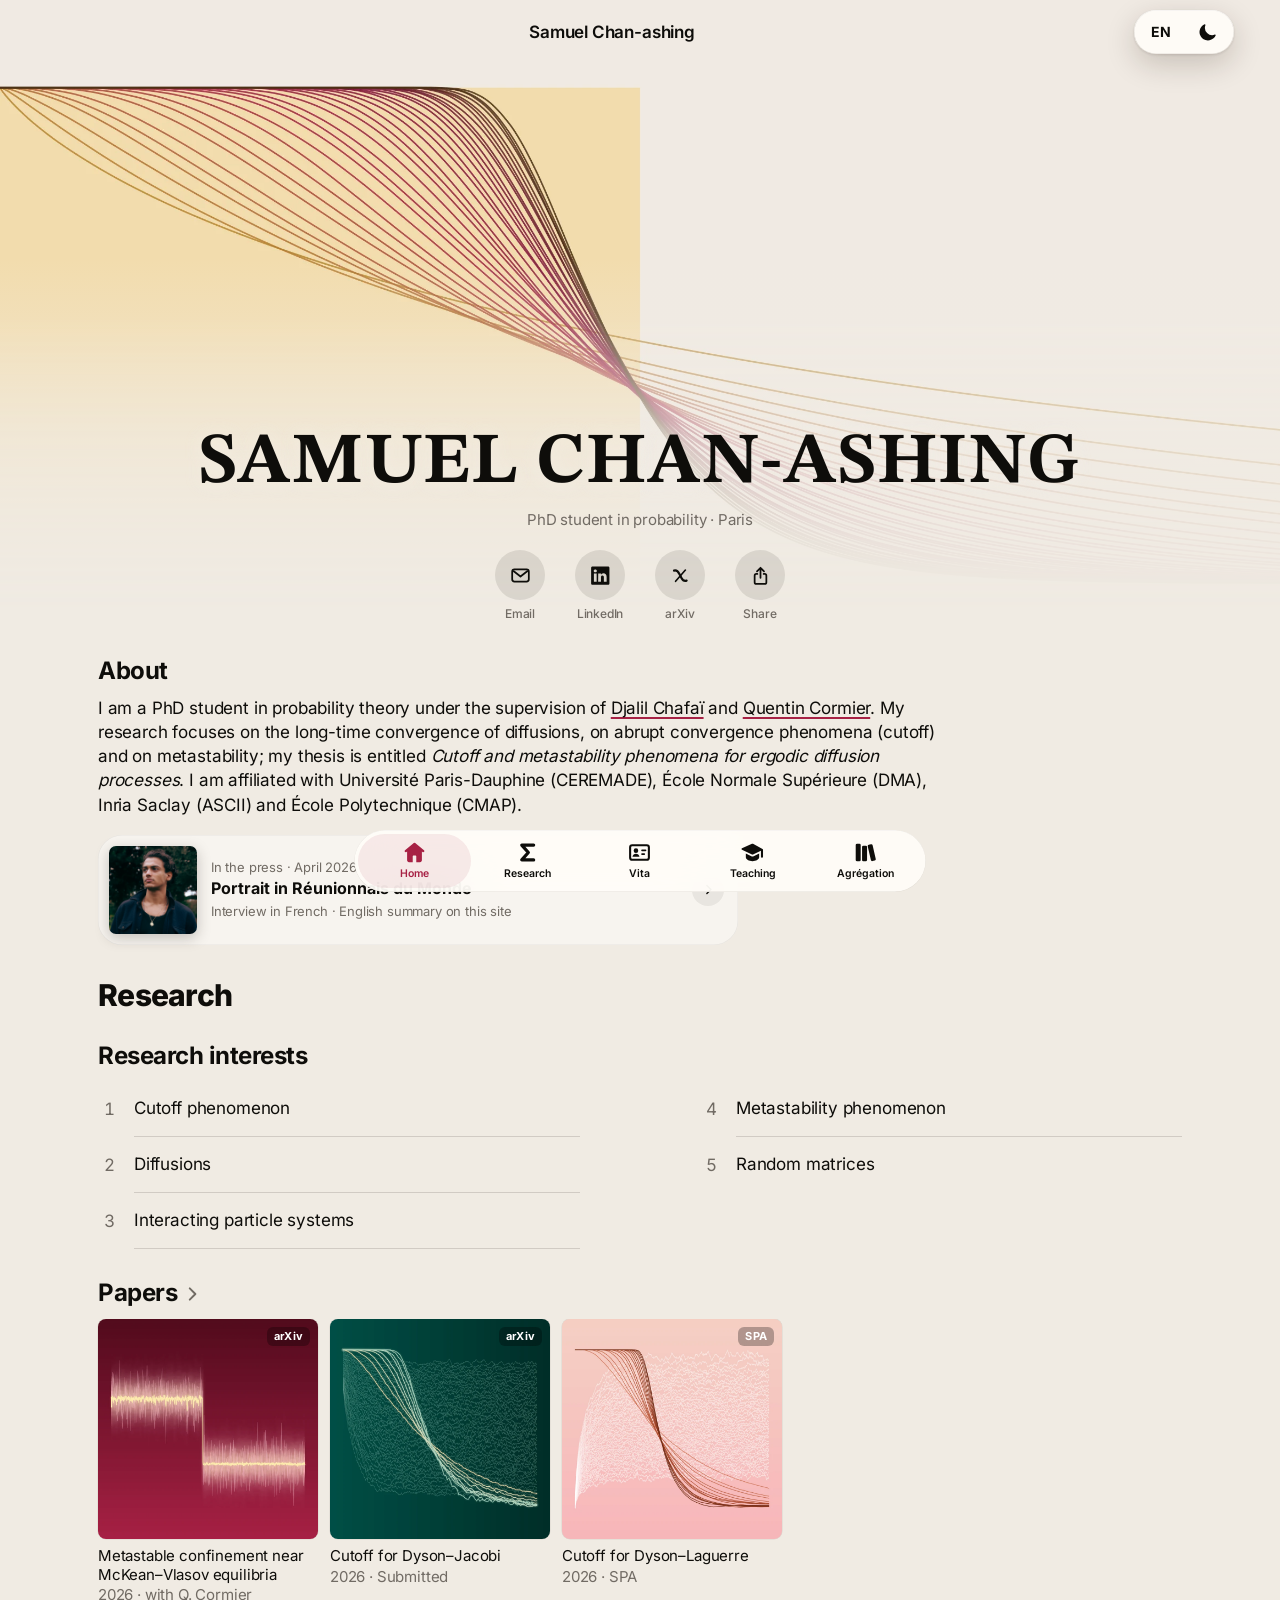
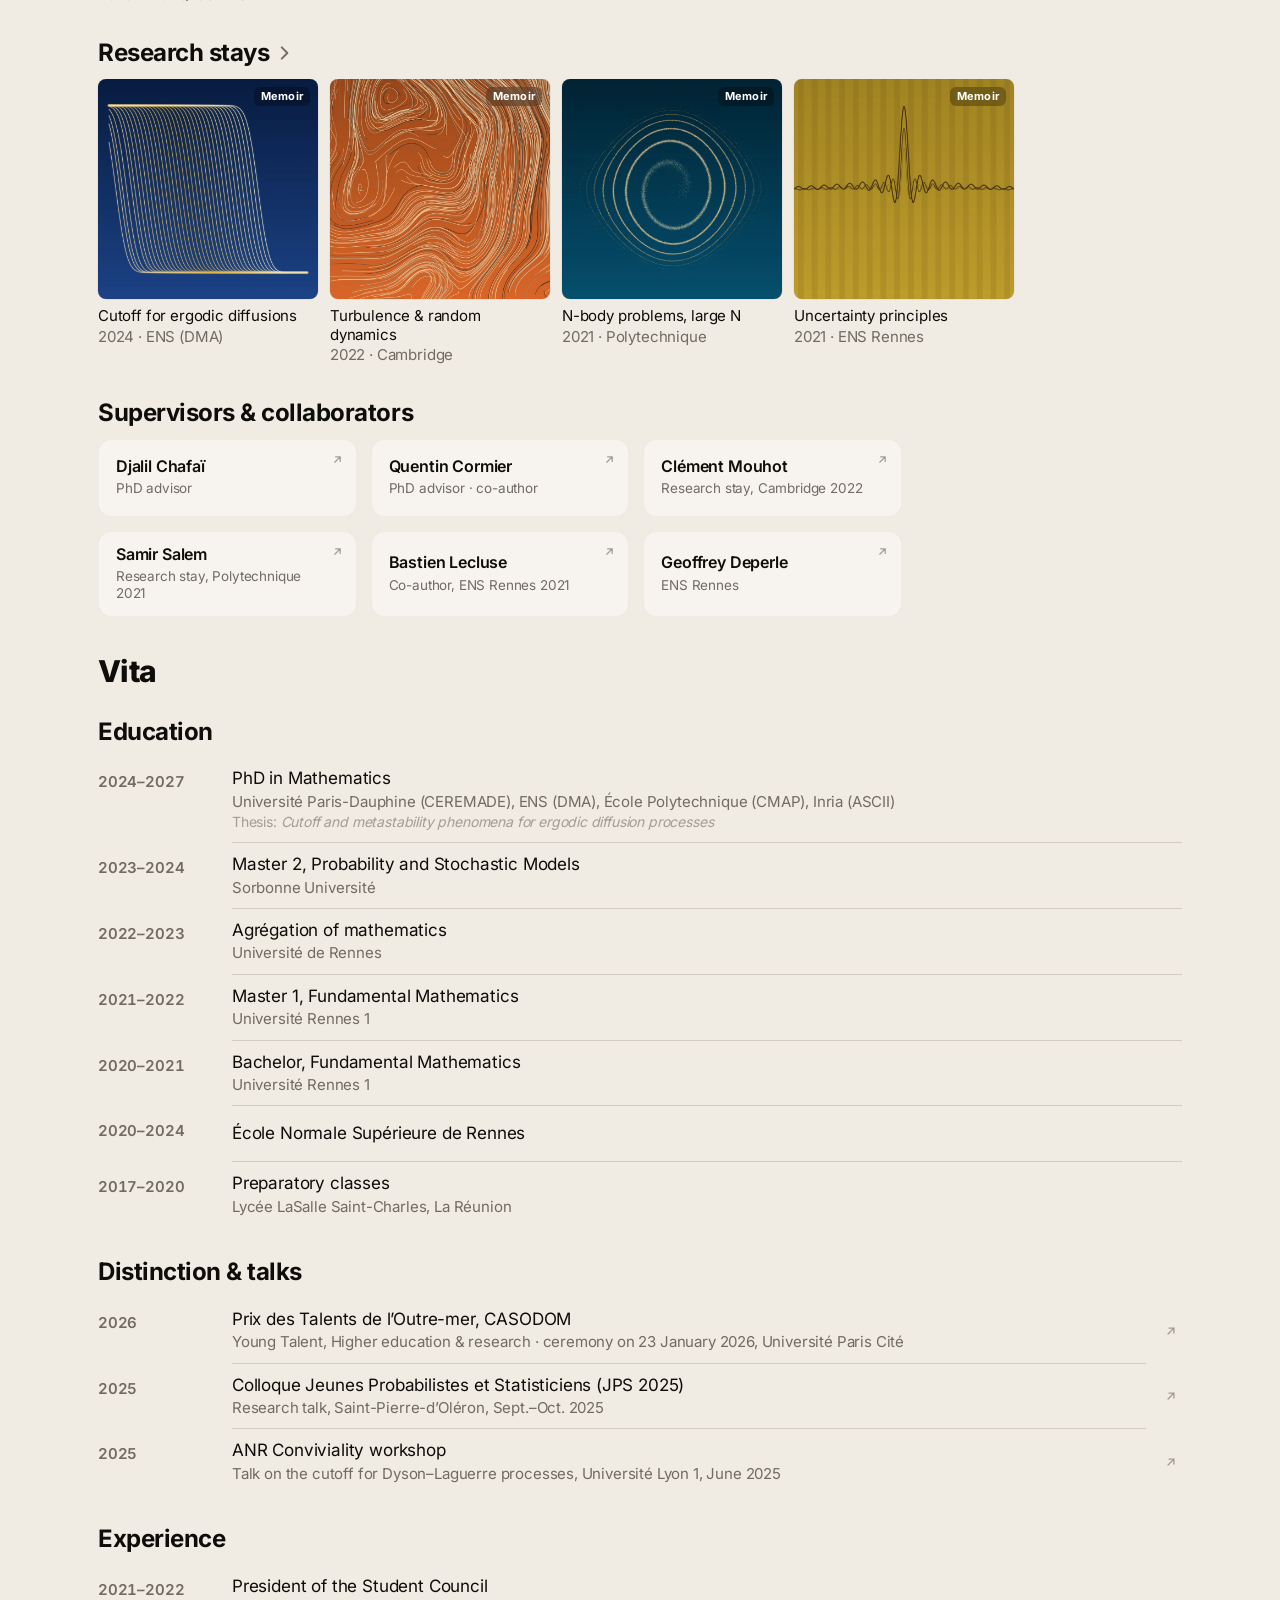
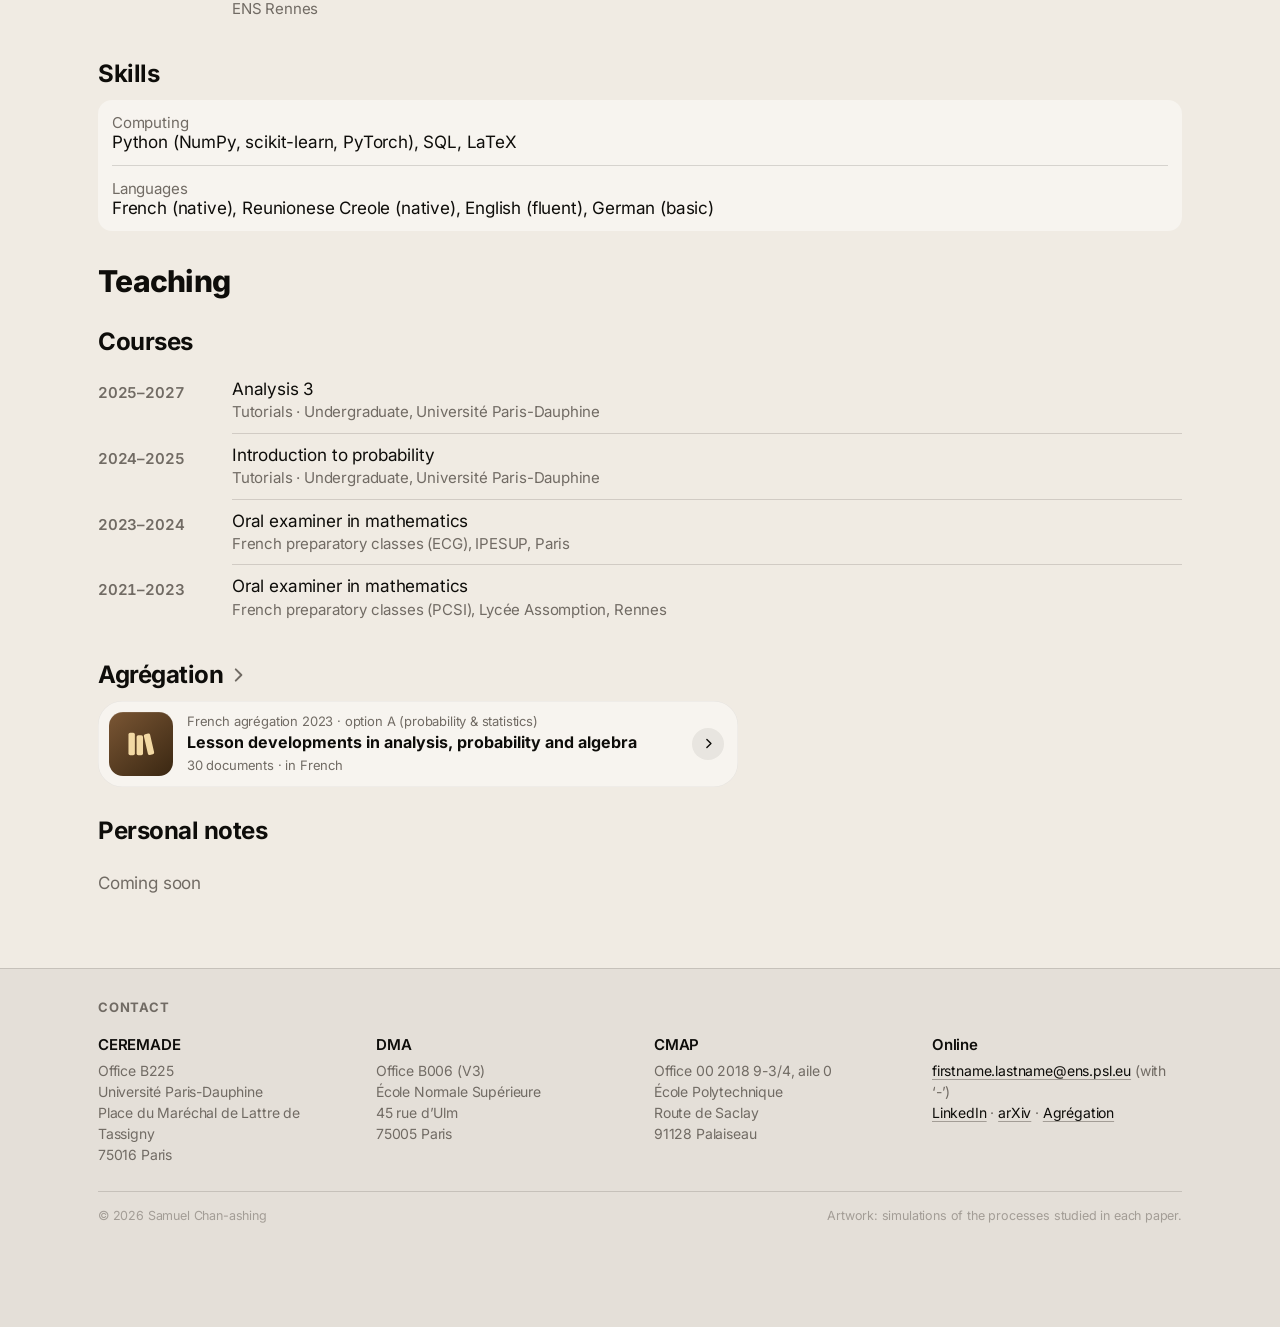
==== commit 69099e4a: "Add files via upload" ====
--- a/index.html
+++ b/index.html
@@ -2,7 +2,7 @@
 <html lang="en">
 <head>
   <meta charset="UTF-8">
-  <script>try{if(localStorage.getItem("theme")==="dark")document.documentElement.setAttribute("data-theme","dark")}catch(e){}</script>
+  <script>try{var d=document.documentElement;if(localStorage.getItem("theme")==="dark")d.setAttribute("data-theme","dark");if(/^(fr|rcf)$/.test(localStorage.getItem("lang"))){d.classList.add("i18n-pending");setTimeout(function(){d.classList.remove("i18n-pending")},2500)}}catch(e){}</script>
   <meta name="viewport" content="width=device-width, initial-scale=1, viewport-fit=cover">
   <title>Samuel Chan-ashing — Probability</title>
   <meta name="description" content="Samuel Chan-ashing, PhD student in probability (CEREMADE, DMA ENS, CMAP, Inria). Cutoff phenomenon, diffusions, interacting particle systems, random matrices.">
@@ -16,6 +16,7 @@
 </head>
 <body data-page="home" id="top">
 <script src="assets/js/icons.js"></script>
+<script src="assets/js/i18n.js"></script>
 <div class="page-tint"></div>
 
 <!-- Top chrome -->
@@ -23,7 +24,10 @@
 <div class="topbar">
   <span class="circle-btn ghost"></span>
   <span class="topbar-title">Samuel Chan-ashing</span>
-  <button class="circle-btn glass" type="button" data-action="theme" aria-label="Dark mode"><svg class="icon"><use href="#i-moon"/></svg></button>
+  <div class="pill-btns glass">
+    <button type="button" data-action="lang" aria-label="Français"><span class="lang-label">FR</span></button>
+    <button type="button" data-action="theme" aria-label="Dark mode"><svg class="icon"><use href="#i-moon"/></svg></button>
+  </div>
 </div>
 
 <main>
@@ -48,7 +52,7 @@
       <section class="section" id="about" aria-labelledby="about-h">
         <h2 class="section-head" id="about-h">About</h2>
         <div class="prose" id="bio">
-          <p>I am a PhD student in probability theory under the supervision of <a href="https://djalil.chafai.net/wiki/" target="_blank" rel="noopener">Djalil Chafaï</a> and <a href="https://quentincormier.org" target="_blank" rel="noopener">Quentin Cormier</a>. My research focuses on the long-time convergence of diffusions, on abrupt convergence phenomena (cutoff) and on metastability; my thesis is entitled <em>Cutoff and metastability phenomena for ergodic diffusion processes</em>. I am affiliated with Université Paris-Dauphine (CEREMADE), École Normale Supérieure (DMA), Inria Saclay (ASCII) and École Polytechnique (CMAP).</p>
+          <p data-i18n="bio">I am a PhD student in probability theory under the supervision of <a href="https://djalil.chafai.net/wiki/" target="_blank" rel="noopener">Djalil Chafaï</a> and <a href="https://quentincormier.org" target="_blank" rel="noopener">Quentin Cormier</a>. My research focuses on the long-time convergence of diffusions, on abrupt convergence phenomena (cutoff) and on metastability; my thesis is entitled <em>Cutoff and metastability phenomena for ergodic diffusion processes</em>. I am affiliated with Université Paris-Dauphine (CEREMADE), École Normale Supérieure (DMA), Inria Saclay (ASCII) and École Polytechnique (CMAP).</p>
         </div>
         <a class="latest feature press" href="portrait.html">
           <img src="assets/img/covers/portrait.webp" alt="" width="88" height="88" loading="lazy" decoding="async">
--- a/assets/css/site.css
+++ b/assets/css/site.css
@@ -392,7 +392,7 @@
 }
 .tab {
   flex: 1; display: flex; flex-direction: column; align-items: center; justify-content: center; gap: 2px; border-radius: 27px;
-  font-size: 10.5px; font-weight: 600; letter-spacing: 0; color: var(--on-glass); min-width: 0; transition: background .25s, color .25s, opacity .25s;
+  font-size: 10.5px; font-weight: 600; letter-spacing: 0; color: var(--on-glass); min-width: auto; padding: 0 3px; transition: background .25s, color .25s, opacity .25s;
 }
 .tab .icon { font-size: 25px; }
 .tab span { white-space: nowrap; }
@@ -509,6 +509,21 @@
 }
 :root[data-theme="dark"] .site-footer { background: rgba(0, 0, 0, 0.14); }
 html { transition: background-color .3s var(--ease); }
+
+/* ==========================================================================
+   Language: English by default, French with the FR button (assets/js/i18n.js)
+   ========================================================================== */
+html.i18n-pending body { visibility: hidden; }          /* avoids a flash of English when French was chosen */
+.lang-label { font-size: 14px; font-weight: 700; letter-spacing: .03em; line-height: 1; }
+html[lang="fr"] .only-en, html[lang="rcf"] .only-en { display: none; }
+html[lang="fr"] .tab, html[lang="rcf"] .tab { font-size: 9.8px; letter-spacing: -0.01em; }   /* "Enseignement" is longer than "Teaching"; on very narrow phones that tab takes a little more room (min-width: auto) */
+
+/* language menu (opened from the EN / FR / KR button) */
+.lang-menu { min-width: 200px; }
+.lang-menu .icon { opacity: 0; color: var(--accent); }
+.lang-menu .is-current { font-weight: 600; }
+.lang-menu .is-current .icon { opacity: 1; }
+.lang-menu button:focus-visible { outline: 2px solid var(--accent); outline-offset: -2px; }
 
 /* ==== Palette: blanc cassé, noir, bordeaux, or et chocolat ==== */
 :root {
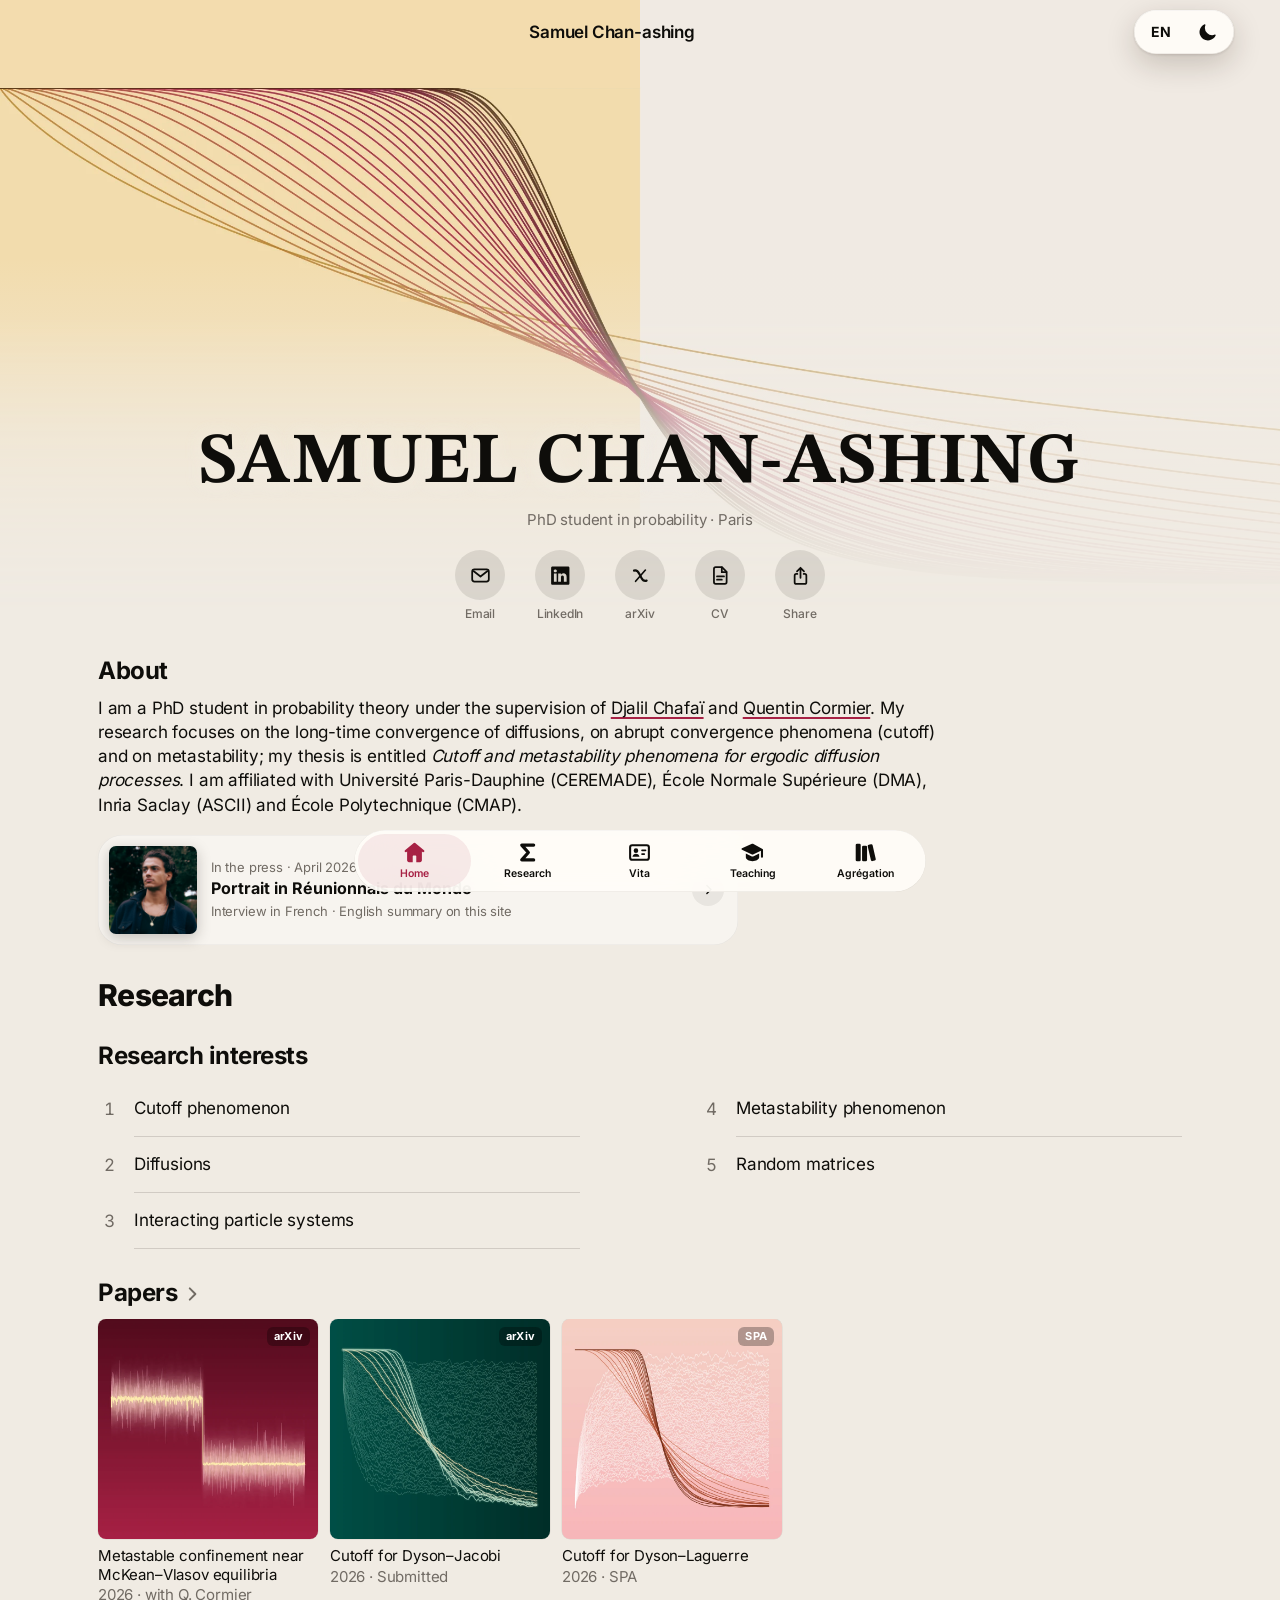
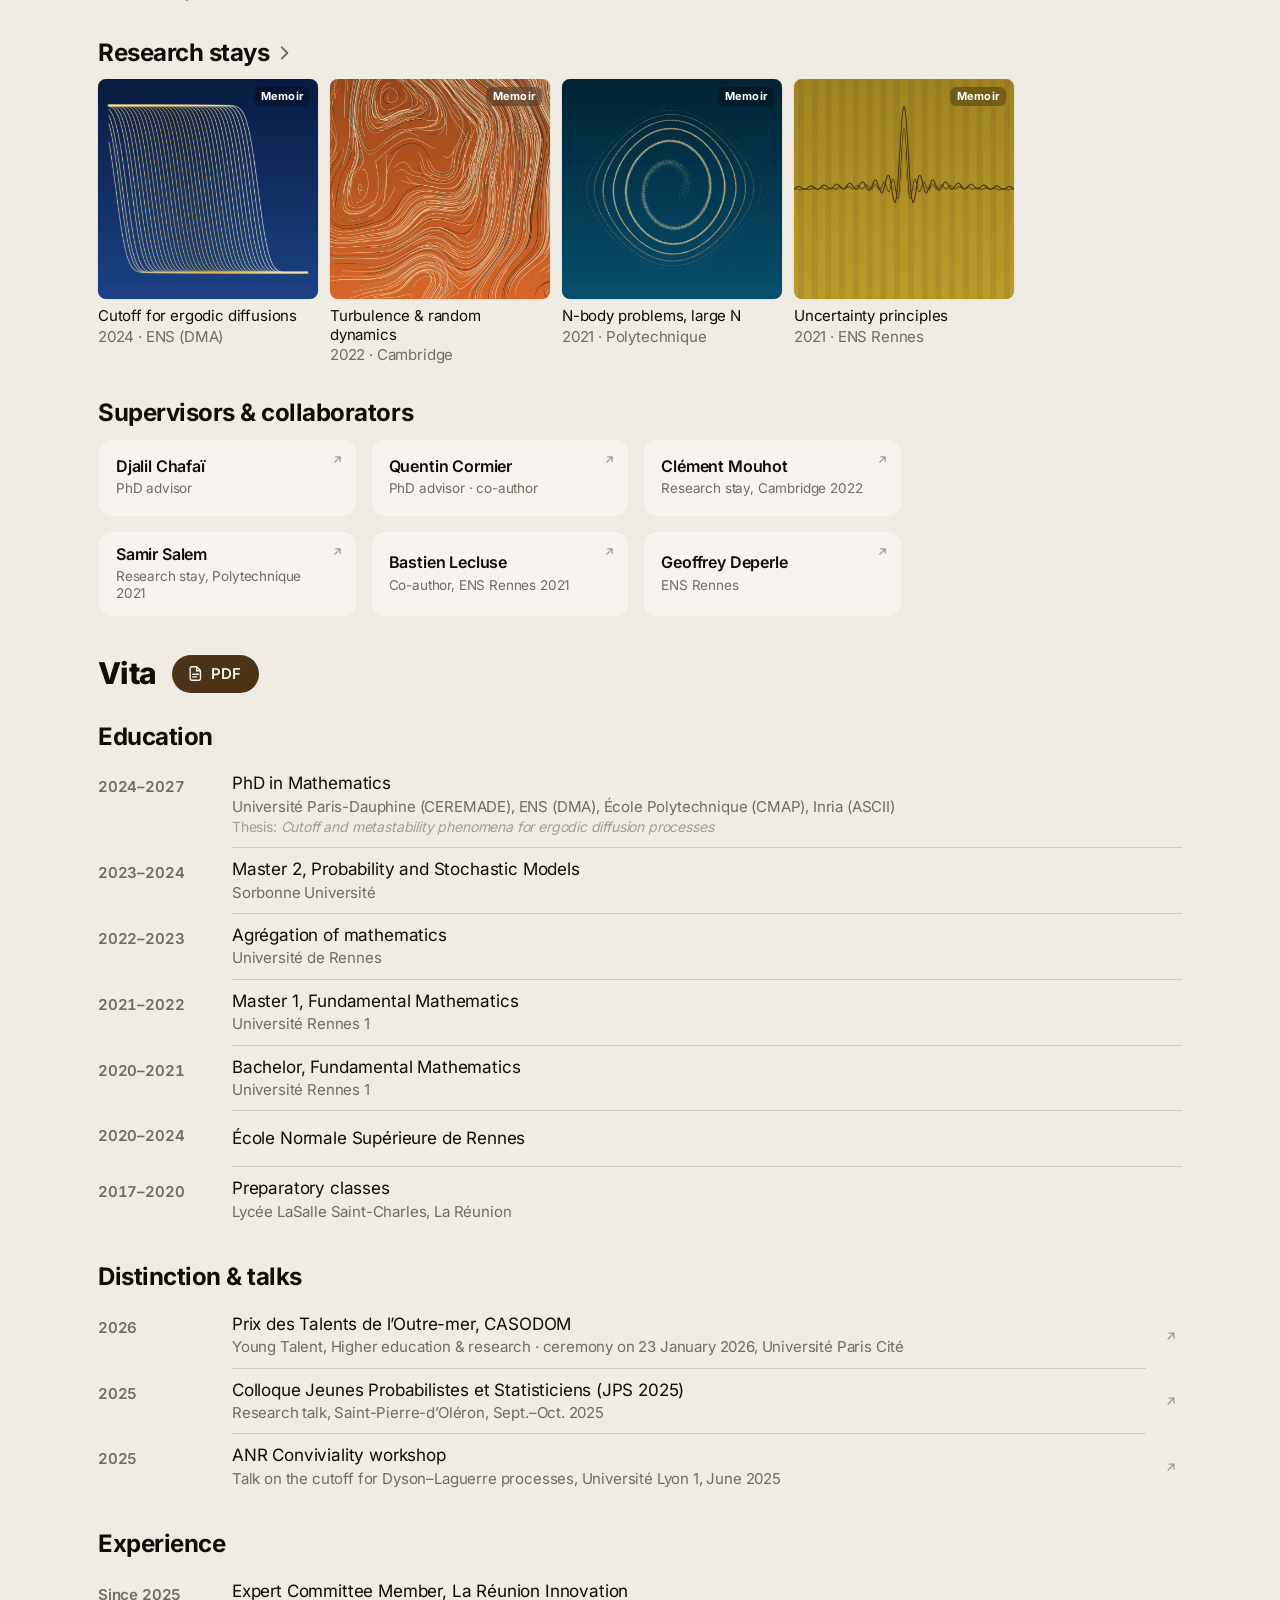
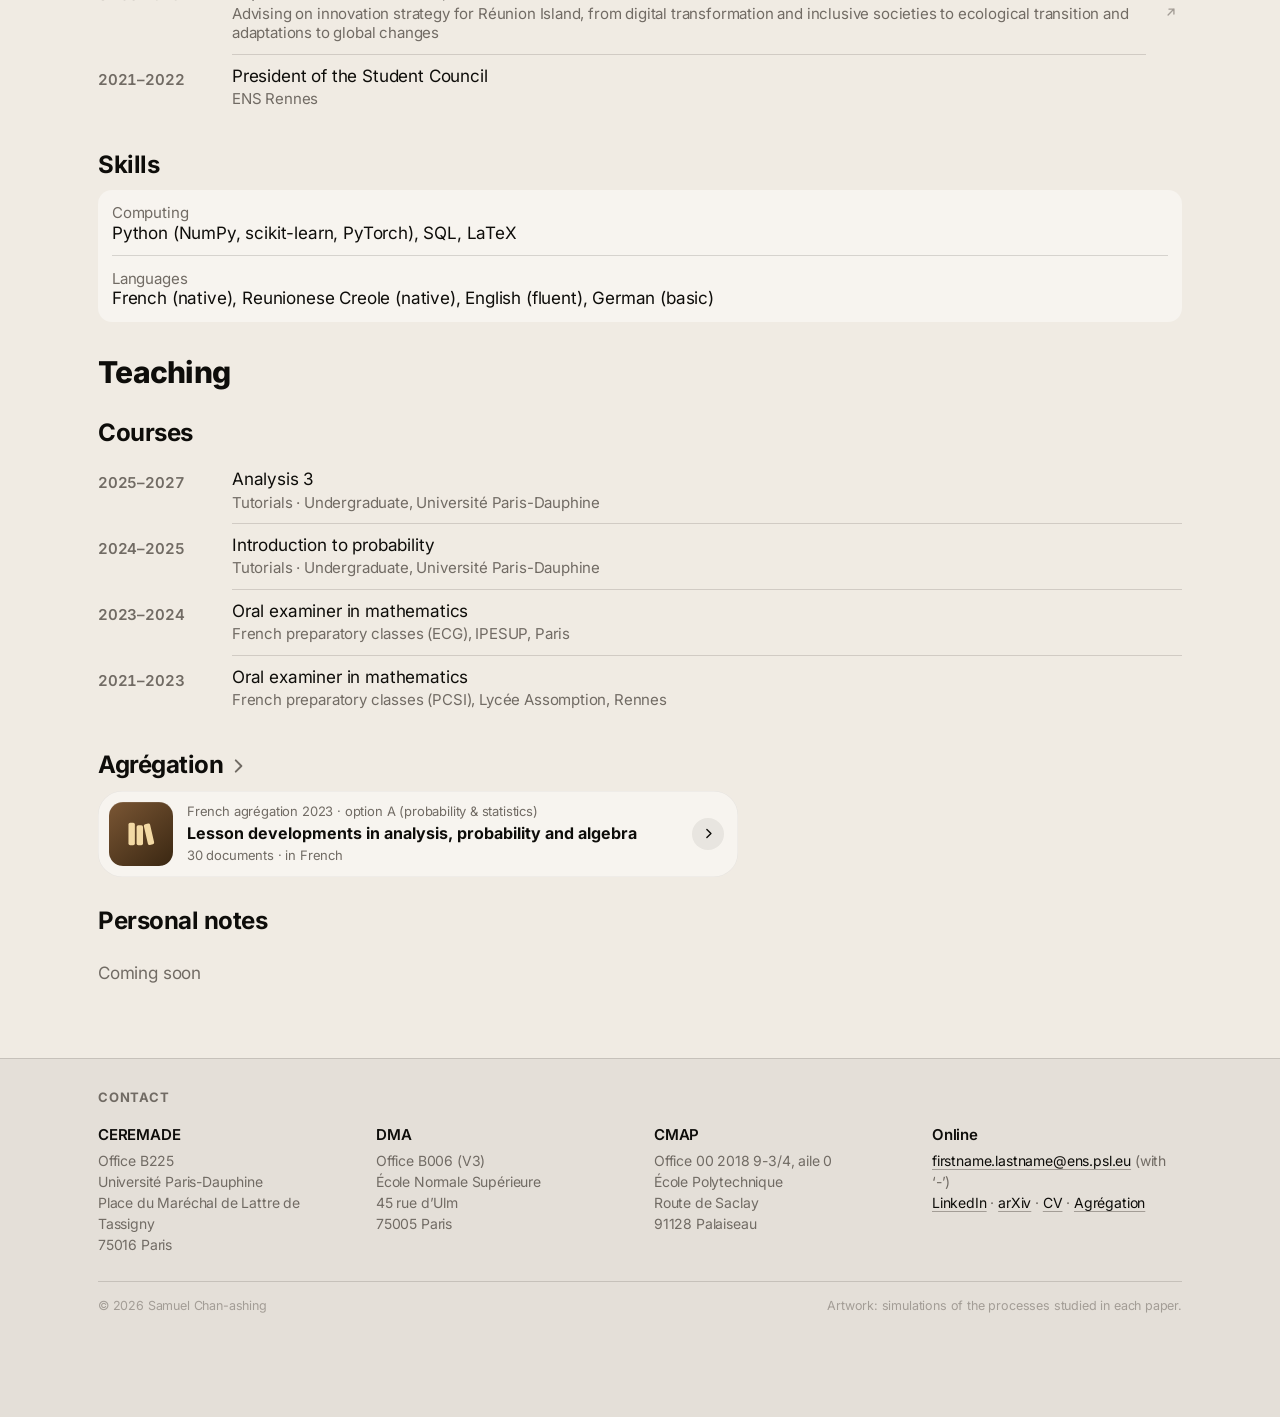
==== commit 6c76a44b: "Add files via upload" ====
--- a/index.html
+++ b/index.html
@@ -12,11 +12,11 @@
   <meta property="og:image" content="assets/img/hero.webp">
   <link rel="icon" href="assets/img/favicon.png">
   <link rel="apple-touch-icon" href="assets/img/apple-touch-icon.png">
-  <link rel="stylesheet" href="assets/css/site.css">
+  <link rel="stylesheet" href="assets/css/site.css?v=202611130209">
 </head>
 <body data-page="home" id="top">
-<script src="assets/js/icons.js"></script>
-<script src="assets/js/i18n.js"></script>
+<script src="assets/js/icons.js?v=202611130209"></script>
+<script src="assets/js/i18n.js?v=202611130209"></script>
 <div class="page-tint"></div>
 
 <!-- Top chrome -->
@@ -42,6 +42,7 @@
           <a class="hero-act" href="mailto:samuel.chan-ashing@ens.psl.eu"><span class="circle-btn"><svg class="icon"><use href="#i-mail"/></svg></span>Email</a>
           <a class="hero-act" href="https://www.linkedin.com/in/samuel-chan-ashing-907b50230" target="_blank" rel="noopener"><span class="circle-btn"><svg class="icon"><use href="#i-linkedin"/></svg></span>LinkedIn</a>
           <a class="hero-act" href="https://arxiv.org/search/?searchtype=author&amp;query=Chan-ashing%2C+Samuel" target="_blank" rel="noopener"><span class="circle-btn"><svg class="icon"><use href="#i-chi"/></svg></span>arXiv</a>
+          <a class="hero-act" href="pdf/CV_Samuel_Chan-ashing.pdf" target="_blank" rel="noopener"><span class="circle-btn"><svg class="icon"><use href="#i-doc"/></svg></span>CV</a>
           <button class="hero-act" type="button" data-action="share"><span class="circle-btn"><svg class="icon"><use href="#i-share"/></svg></span>Share</button>
         </div>
       </div>
@@ -154,7 +155,10 @@
 
   <!-- ============================== VITA ============================== -->
   <div class="wrap section" id="vita" data-tab-section="vita">
-    <h2 class="big-head">Vita</h2>
+    <div class="head-row">
+      <h2 class="big-head">Vita</h2>
+      <a class="head-cta" href="pdf/CV_Samuel_Chan-ashing.pdf" target="_blank" rel="noopener" aria-label="CV (PDF)"><svg class="icon"><use href="#i-doc"/></svg> PDF</a>
+    </div>
     <section class="block" aria-labelledby="edu-h">
       <h3 class="section-head" id="edu-h">Education</h3>
       <ul class="rows">
@@ -180,6 +184,7 @@
     <section class="block" aria-labelledby="exp-h">
       <h3 class="section-head" id="exp-h">Experience</h3>
       <ul class="rows">
+        <li class="row"><a href="https://lareunioninnovation.notion.site/" target="_blank" rel="noopener"><span class="row-lead year">Since 2025</span><span class="row-body"><span class="row-title wrap-ok">Expert Committee Member, La Réunion Innovation</span><span class="row-sub">Advising on innovation strategy for Réunion Island, from digital transformation and inclusive societies to ecological transition and adaptations to global changes</span></span><span class="row-trail chev"><svg class="icon"><use href="#i-arrow-ur"/></svg></span></a></li>
         <li class="row"><div><span class="row-lead year">2021–2022</span><span class="row-body"><span class="row-title wrap-ok">President of the Student Council</span><span class="row-sub">ENS Rennes</span></span></div></li>
       </ul>
     </section>
@@ -248,6 +253,7 @@
           <p><a href="mailto:samuel.chan-ashing@ens.psl.eu">firstname.lastname@ens.psl.eu</a> (with ‘-’)<br>
           <a href="https://www.linkedin.com/in/samuel-chan-ashing-907b50230" target="_blank" rel="noopener">LinkedIn</a> ·
           <a href="https://arxiv.org/search/?searchtype=author&amp;query=Chan-ashing%2C+Samuel" target="_blank" rel="noopener">arXiv</a> ·
+          <a href="pdf/CV_Samuel_Chan-ashing.pdf" target="_blank" rel="noopener">CV</a> ·
           <a href="agregation.html">Agrégation</a></p>
         </div>
       </div>
@@ -271,7 +277,7 @@
   <button class="orb orb-right glass" type="button" aria-label="Show sections"><svg class="icon"><use href="#i-home"/></svg></button>
 </div>
 
-<script src="assets/js/data.js"></script>
-<script src="assets/js/site.js"></script>
+<script src="assets/js/data.js?v=202611130209"></script>
+<script src="assets/js/site.js?v=202611130209"></script>
 </body>
 </html>
--- a/assets/css/site.css
+++ b/assets/css/site.css
@@ -215,6 +215,15 @@
   background: linear-gradient(to bottom, transparent 0%, transparent 42%, color-mix(in srgb, var(--bg) 60%, transparent) 72%, color-mix(in srgb, var(--bg) 92%, transparent) 100%);
 }
 .hero-inner { padding: calc(min(118vw, 640px) * .72) var(--g) 0; }
+/* The picture (2400 x 1500, scaled to cover the box) leaves an empty band above its curves: its gold block (left half,
+   top edge at 18% of the picture's height) is continued up to the top of the page. Picture height = max(width / 1.6, box height). */
+.hero { container-type: inline-size; }
+.hero-art::before {
+  content: ""; position: absolute; top: 0; left: 0; width: 50%; background: #f3dcae;
+  height: calc(.18 * max(100vw / 1.6, min(118vw, 640px)) + .5px);
+  height: calc(.18 * max(100cqw / 1.6, min(118cqw, 640px)) + .5px);
+}
+:root[data-theme="dark"] .hero-art::before { background: #53402b; }
 .wordmark {
   margin: 0; font-family: var(--font-serif); font-weight: 700; text-transform: uppercase; white-space: nowrap; color: var(--wordmark);
   font-size: clamp(21px, 6.55vw, 64px); line-height: 1; letter-spacing: .015em;
@@ -227,6 +236,9 @@
 .hero-act .circle-btn { width: 50px; height: 50px; font-size: 21px; background: var(--surface-2); color: var(--label); transition: transform .2s var(--spring), background .2s; }
 .hero-act:active .circle-btn { transform: scale(.92); }
 @media (hover: hover) { .hero-act:hover .circle-btn { background: color-mix(in srgb, var(--shade) 17%, transparent); } .hero-act:hover { color: var(--label); } }
+/* five actions (Email, LinkedIn, arXiv, CV, Share): tighter on phones */
+@media (max-width: 430px) { .hero-actions { gap: 10px; } .hero-act { width: 56px; } }
+@media (max-width: 359px) { .hero-actions { gap: 5px; } .hero-act { width: 52px; } .hero-act .circle-btn { width: 46px; height: 46px; font-size: 20px; } }
 .play-btn {
   width: 68px; height: 68px; border-radius: 50%; background: #fff; color: #1d1610; display: grid; place-items: center; font-size: 30px;
   box-shadow: 0 8px 24px rgba(0, 0, 0, .25); transition: transform .2s var(--spring);
@@ -319,6 +331,15 @@
 .latest.feature { margin-top: 0; }
 .latest.press { margin-top: 18px; }
 .latest.press .feature-icon { background: linear-gradient(140deg, var(--press-a), var(--press-b)); }
+/* Vita title with the CV button beside it (same look as the PDF button of the papers) */
+.head-row { display: flex; align-items: center; gap: 16px; margin: 0 var(--g) 6px; }
+.wrap .head-row .big-head { margin: 0; }
+.head-cta { height: 38px; padding: 0 18px 0 15px; border-radius: 19px; display: inline-flex; align-items: center; gap: 7px; flex: none;
+  background: var(--primary); color: var(--on-primary); font-size: 15px; font-weight: 600; white-space: nowrap;
+  transition: transform .2s var(--spring), background .2s; }
+.head-cta .icon { font-size: 17px; }
+.head-cta:active { transform: scale(.96); }
+@media (hover: hover) { .head-cta:hover { background: color-mix(in oklab, var(--primary) 82%, var(--bg)); } }
 
 /* Grouped "inset" box (contact, skills) */
 .boxed { margin: 0 var(--g); border-radius: 14px; background: var(--card); overflow: hidden; }
@@ -435,6 +456,10 @@
   .card { --card-w: 200px; }
   .people .card { --card-w: 150px; }
   .hero-art { height: min(68vh, 620px); background-position: center 30%; }
+  .hero-art::before {   /* picture moved up by 30% of (picture height - box height) */
+    height: calc(.18 * max(100vw / 1.6, min(68vh, 620px)) - .3 * (max(100vw / 1.6, min(68vh, 620px)) - min(68vh, 620px)) + .5px);
+    height: calc(.18 * max(100cqw / 1.6, min(68vh, 620px)) - .3 * (max(100cqw / 1.6, min(68vh, 620px)) - min(68vh, 620px)) + .5px);
+  }
   .hero-inner { padding-top: calc(min(68vh, 620px) * .7); }
   .wordmark { font-size: clamp(40px, 5.6vw, 72px); }
   .latest { max-width: 640px; margin-left: auto; margin-right: auto; }
